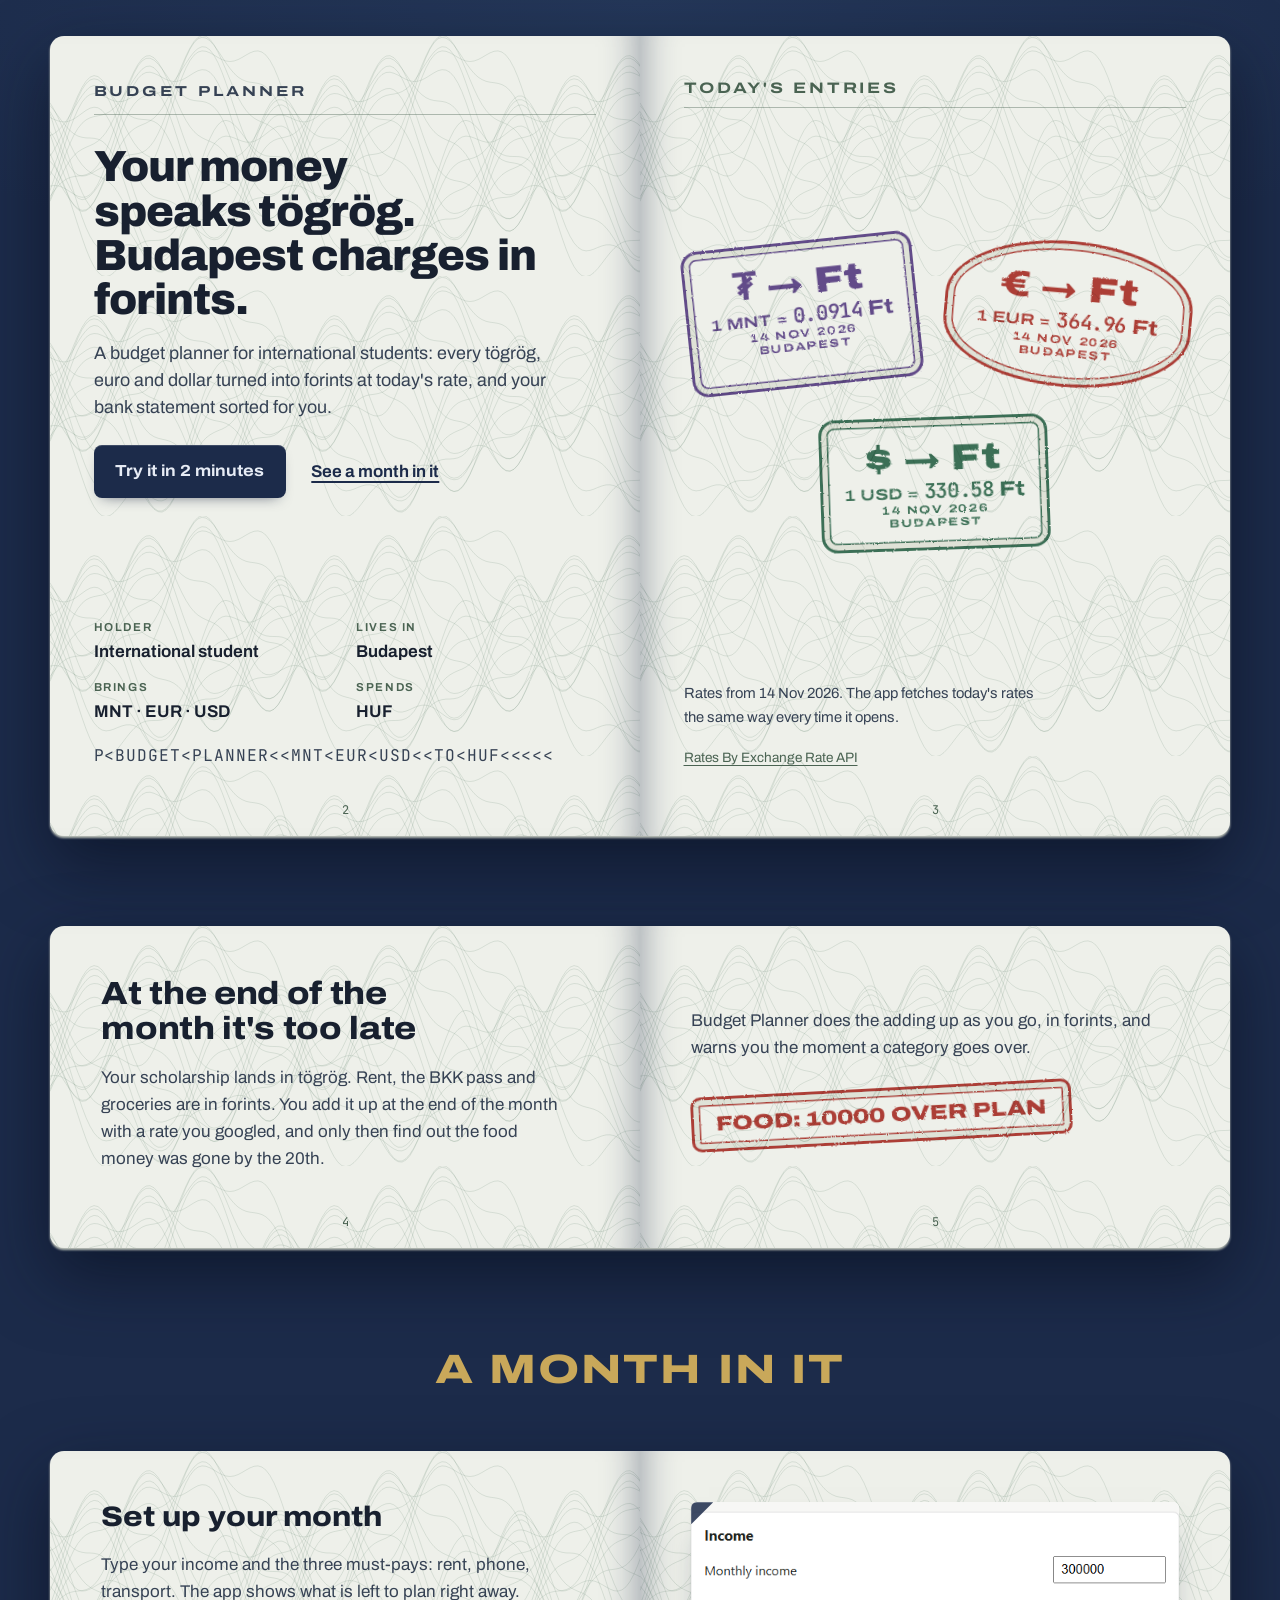
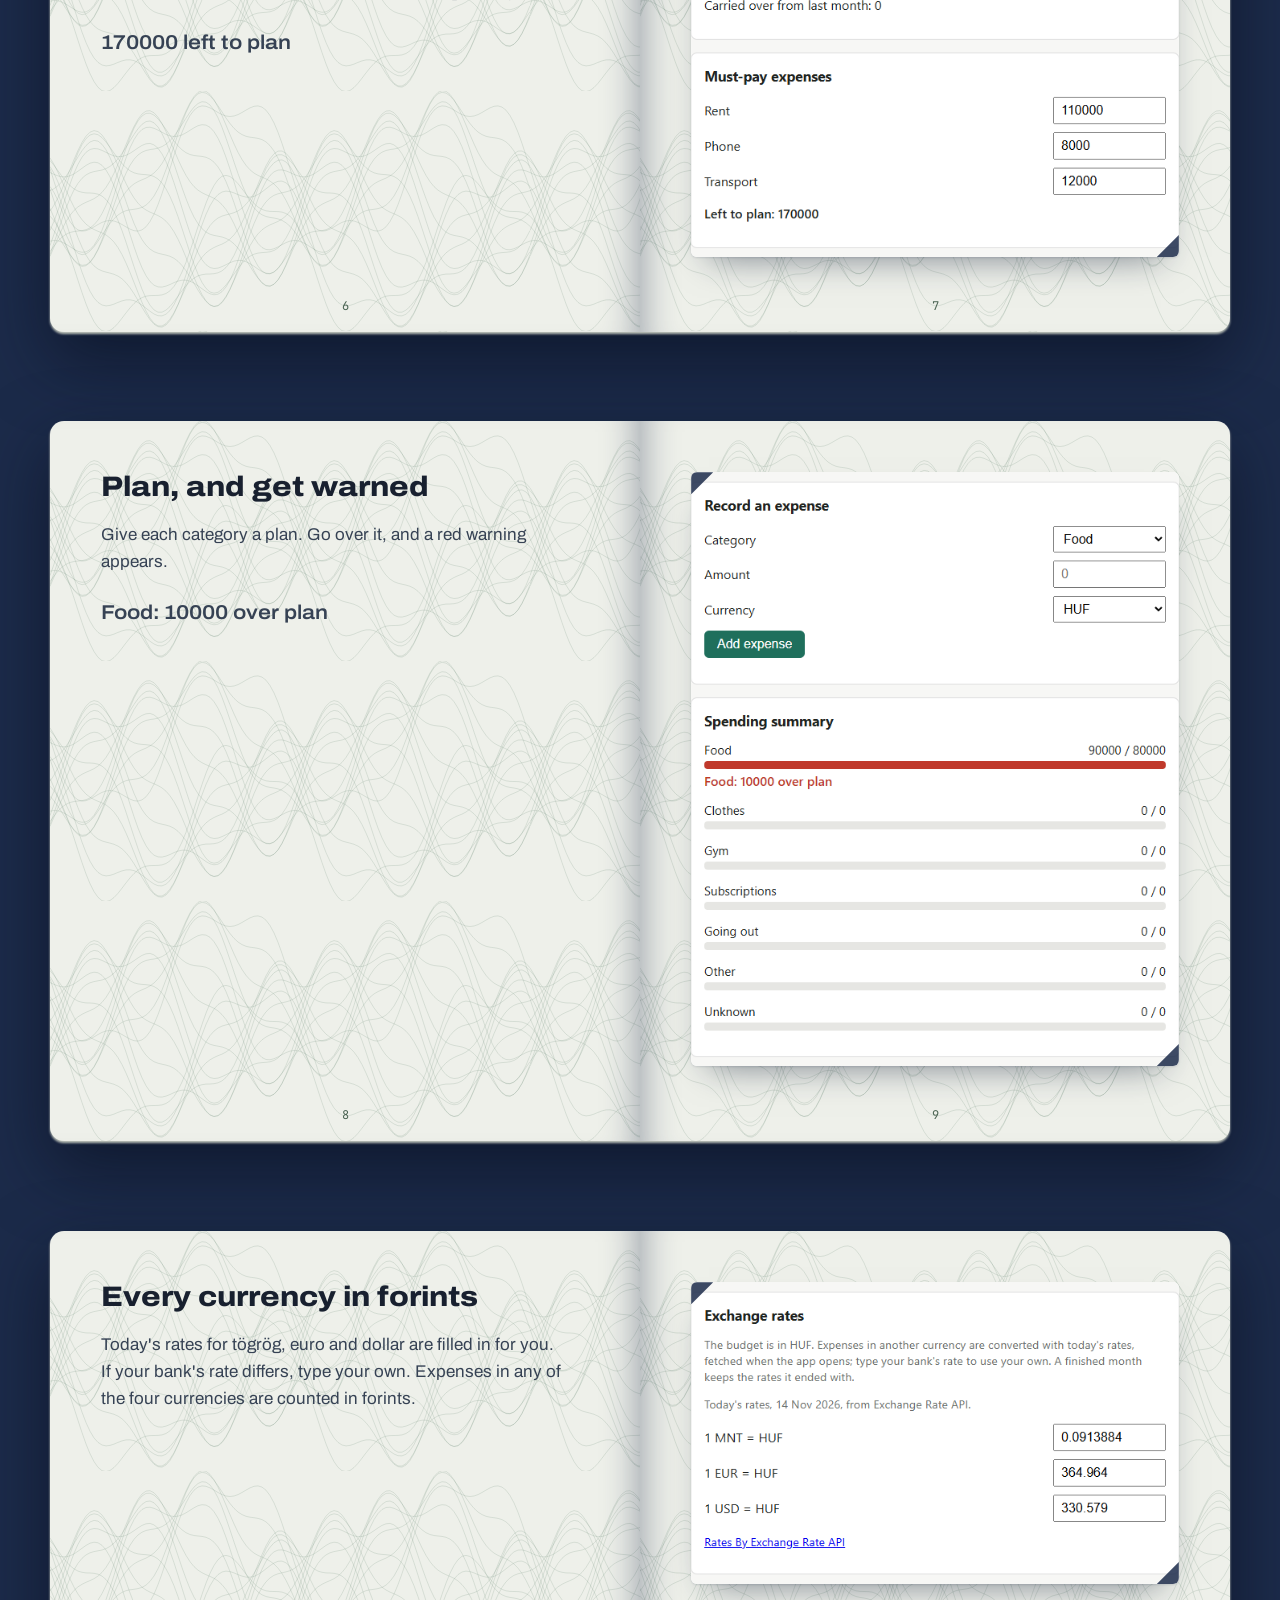
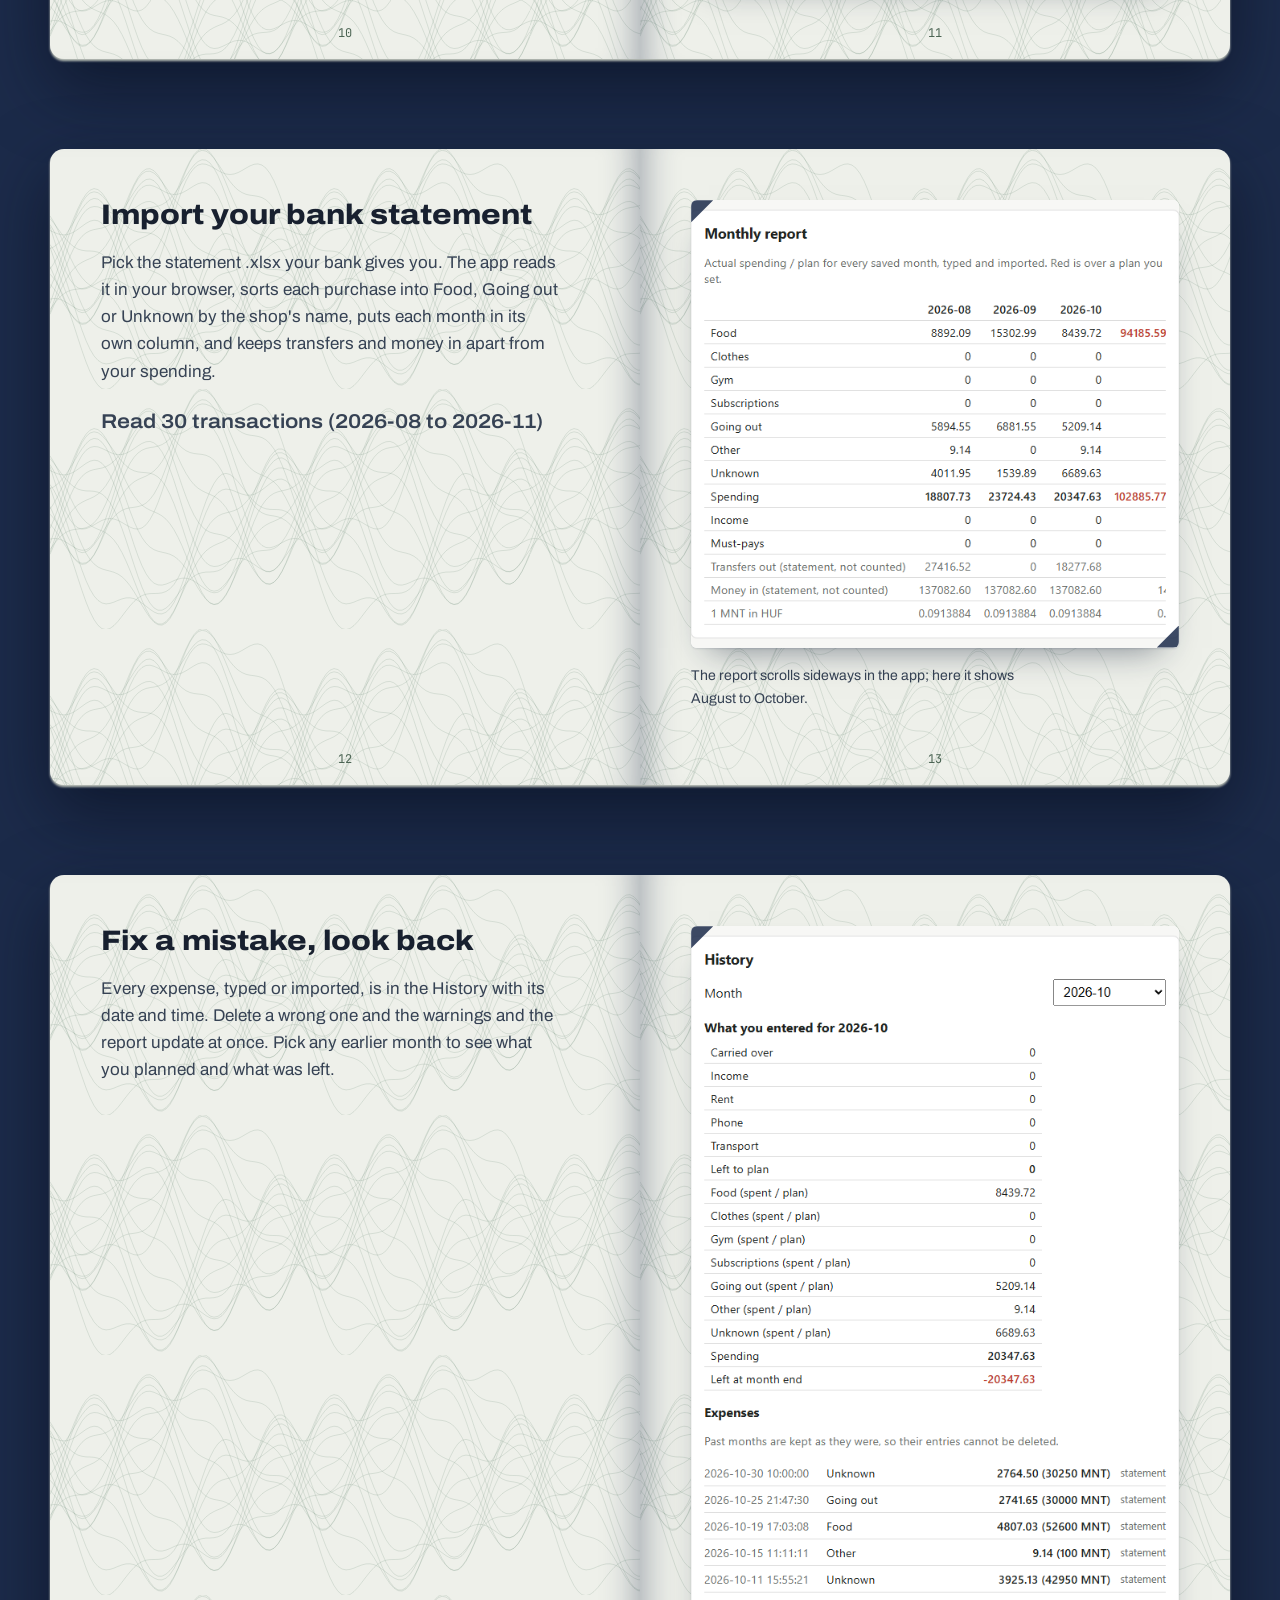
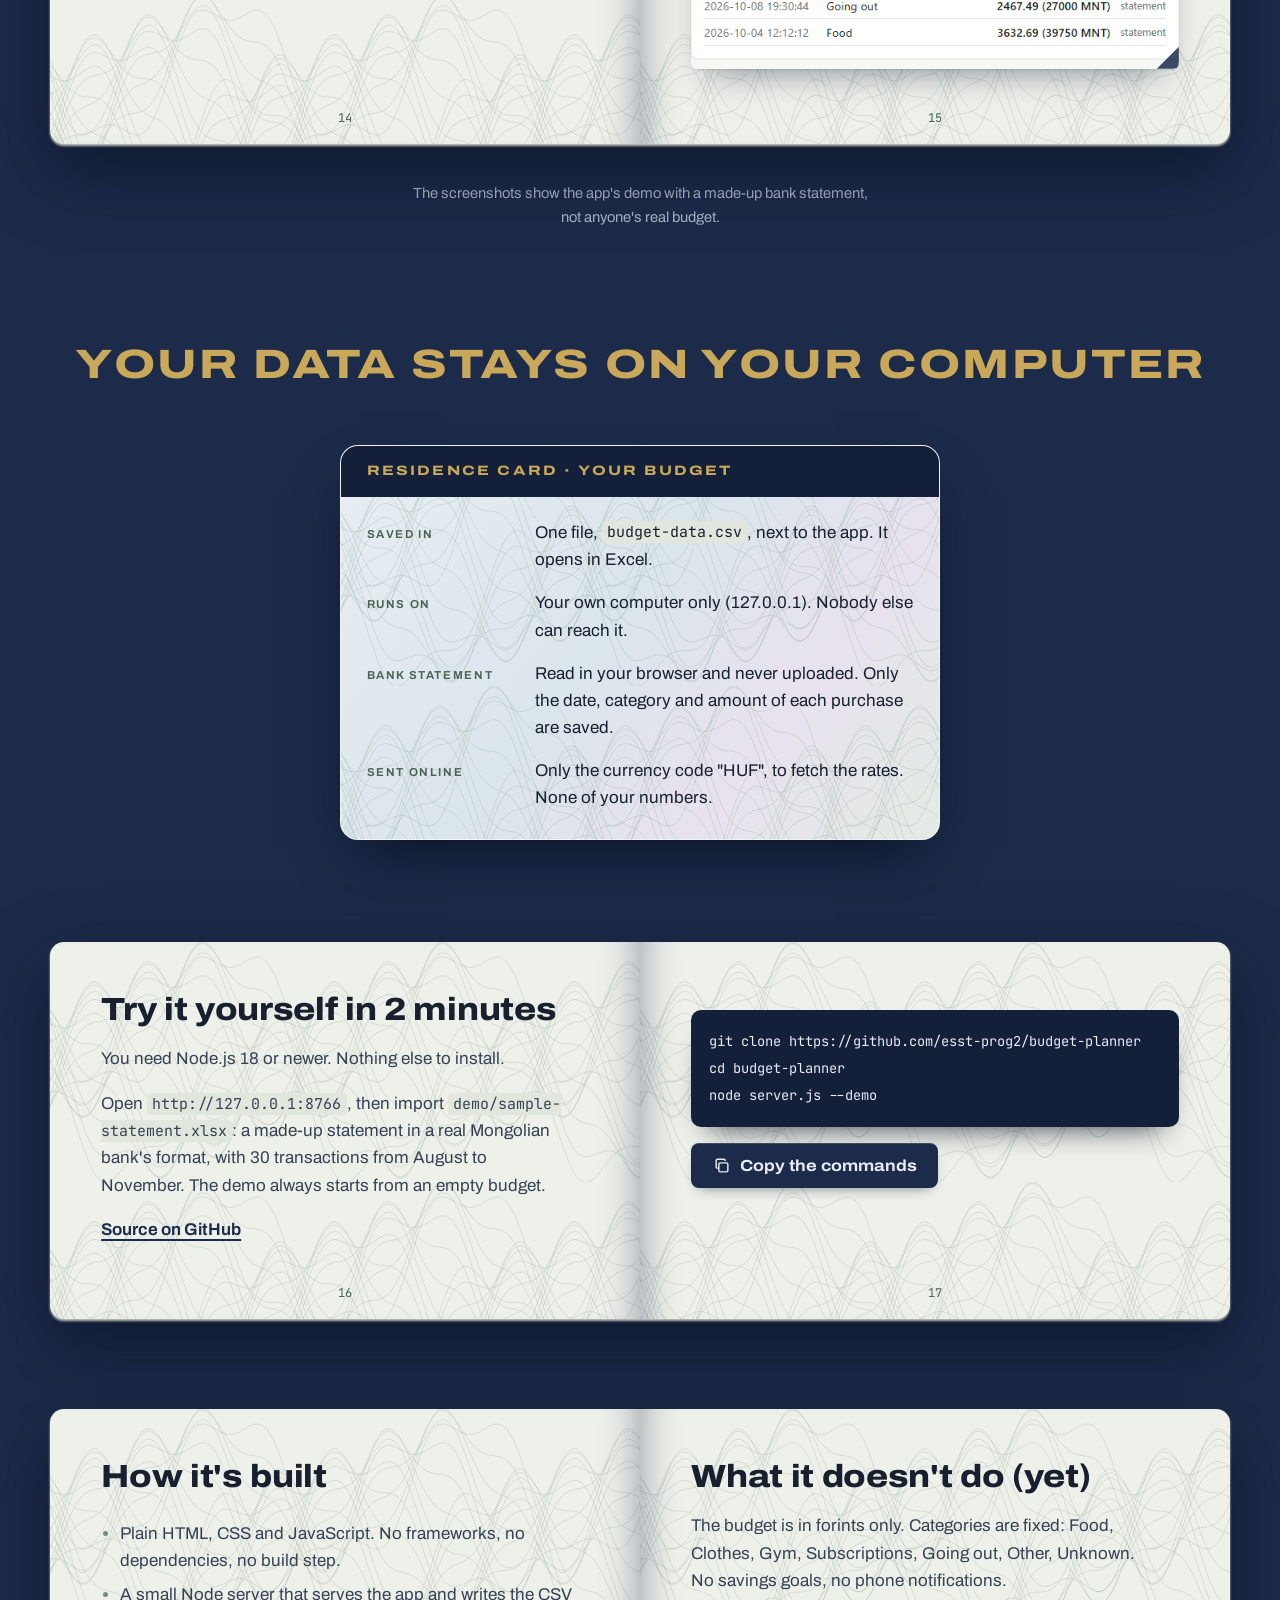
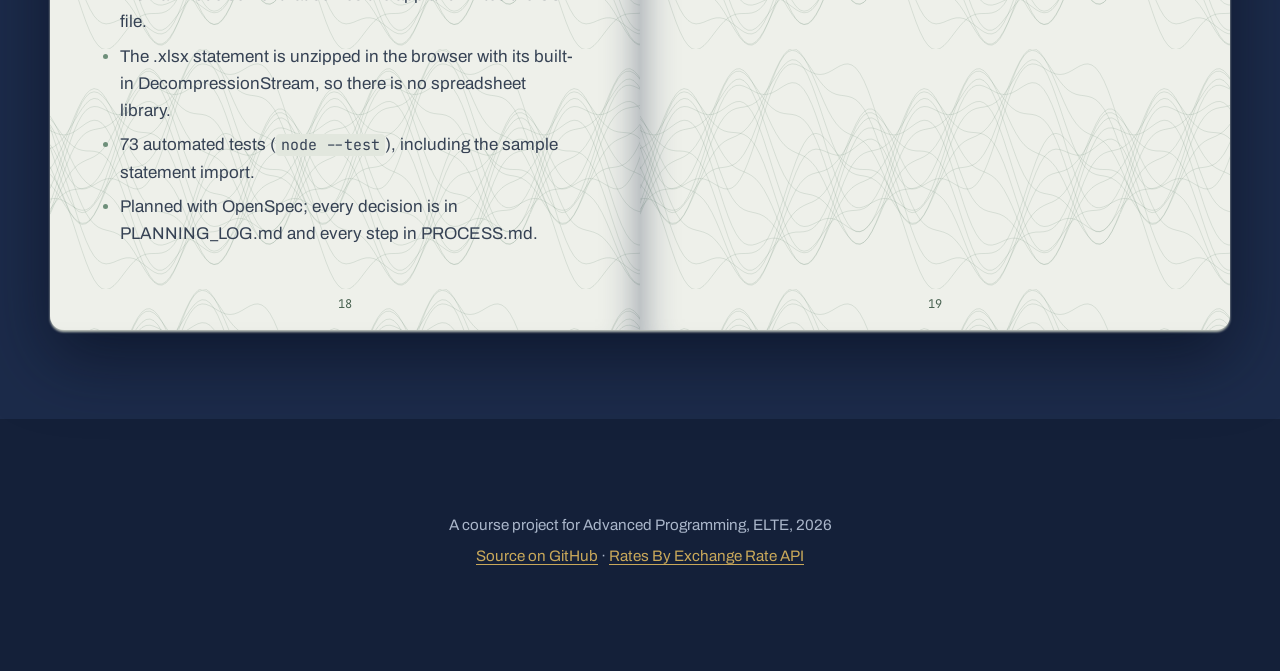
==== docs/index.html @ d9ed2221 "Build the promo page in docs/" ====
<!DOCTYPE html>
<html lang="en">
<head>
  <meta charset="UTF-8">
  <meta name="viewport" content="width=device-width, initial-scale=1.0">
  <title>Budget Planner: your money in forints</title>
  <meta name="description" content="A budget planner for international students in Budapest: every tögrög, euro and dollar turned into forints at today's rate, and your bank statement sorted for you.">
  <link rel="preconnect" href="https://fonts.googleapis.com">
  <link rel="preconnect" href="https://fonts.gstatic.com" crossorigin>
  <link rel="stylesheet" href="https://fonts.googleapis.com/css2?family=Archivo:wdth,wght@62..125,400..900&family=JetBrains+Mono:wght@400;600&display=swap">
  <link rel="stylesheet" href="style.css">
</head>
<body>
  <svg width="0" height="0" aria-hidden="true" focusable="false" class="defs">
    <filter id="ink" x="-10%" y="-10%" width="120%" height="120%">
      <feTurbulence type="fractalNoise" baseFrequency="0.9" numOctaves="2" seed="7" result="noise"/>
      <feDisplacementMap in="SourceGraphic" in2="noise" scale="2.2"/>
    </filter>
  </svg>

  <main>
    <!-- Spread 1: the opened passport -->
    <section class="spread spread--open" aria-labelledby="headline">
      <div class="page page--left">
        <p class="wordmark">Budget Planner</p>
        <h1 id="headline">Your money speaks tögrög.<br> Budapest charges in forints.</h1>
        <p class="lede">A budget planner for international students: every tögrög, euro and dollar turned into forints at today's rate, and your bank statement sorted for you.</p>
        <div class="actions">
          <a class="button" href="#try">Try it in 2 minutes</a>
          <a class="link" href="#month">See a month in it</a>
        </div>
        <dl class="holder">
          <div><dt>Holder</dt><dd>International student</dd></div>
          <div><dt>Lives in</dt><dd>Budapest</dd></div>
          <div><dt>Brings</dt><dd>MNT · EUR · USD</dd></div>
          <div><dt>Spends</dt><dd>HUF</dd></div>
        </dl>
        <p class="mrz" aria-hidden="true">P&lt;BUDGET&lt;PLANNER&lt;&lt;MNT&lt;EUR&lt;USD&lt;&lt;TO&lt;HUF&lt;&lt;&lt;&lt;&lt;&lt;&lt;</p>
        <span class="folio" aria-hidden="true">2</span>
      </div>
      <div class="page page--right">
        <h2 class="page-title">Today's entries</h2>
        <div class="stamps" id="stamps" data-state="static">
          <figure class="stamp stamp--violet">
            <p class="stamp__route">₮ <span aria-hidden="true">→</span><span class="visually-hidden">to</span> Ft</p>
            <p class="stamp__rate"><span class="stamp__one">1 MNT =</span> <span data-rate="MNT">0.0914</span> Ft</p>
            <p class="stamp__meta"><span data-rate-date>14 Nov 2026</span><br>Budapest</p>
          </figure>
          <figure class="stamp stamp--red">
            <p class="stamp__route">€ <span aria-hidden="true">→</span><span class="visually-hidden">to</span> Ft</p>
            <p class="stamp__rate"><span class="stamp__one">1 EUR =</span> <span data-rate="EUR">364.96</span> Ft</p>
            <p class="stamp__meta"><span data-rate-date>14 Nov 2026</span><br>Budapest</p>
          </figure>
          <figure class="stamp stamp--green">
            <p class="stamp__route">$ <span aria-hidden="true">→</span><span class="visually-hidden">to</span> Ft</p>
            <p class="stamp__rate"><span class="stamp__one">1 USD =</span> <span data-rate="USD">330.58</span> Ft</p>
            <p class="stamp__meta"><span data-rate-date>14 Nov 2026</span><br>Budapest</p>
          </figure>
        </div>
        <p class="rates-note" id="rates-note">Rates from 14 Nov 2026. The app fetches today's rates the same way every time it opens.</p>
        <p class="attribution"><a href="https://www.exchangerate-api.com" rel="noopener">Rates By Exchange Rate API</a></p>
        <span class="folio" aria-hidden="true">3</span>
      </div>
    </section>

    <!-- Spread 2: the problem -->
    <section class="spread" aria-labelledby="problem">
      <div class="page page--left">
        <h2 id="problem">At the end of the month it's too late</h2>
        <p>Your scholarship lands in tögrög. Rent, the BKK pass and groceries are in forints. You add it up at the end of the month with a rate you googled, and only then find out the food money was gone by the 20th.</p>
        <span class="folio" aria-hidden="true">4</span>
      </div>
      <div class="page page--right page--centred">
        <p>Budget Planner does the adding up as you go, in forints, and warns you the moment a category goes over.</p>
        <p class="stamp stamp--red stamp--wide" role="img" aria-label="Warning stamp: Food: 10000 over plan">Food: 10000 over plan</p>
        <span class="folio" aria-hidden="true">5</span>
      </div>
    </section>

    <h2 class="cover-title" id="month">A month in it</h2>

    <section class="spread spread--step" aria-labelledby="step-1">
      <div class="page page--left">
        <h3 id="step-1">Set up your month</h3>
        <p>Type your income and the three must-pays: rent, phone, transport. The app shows what is left to plan right away.</p>
        <p class="quote">170000 left to plan</p>
        <span class="folio" aria-hidden="true">6</span>
      </div>
      <div class="page page--right">
        <a class="shot" data-impeccable-ignore="nested-cards" href="img/01-income-and-must-pays.png"><img src="img/01-income-and-must-pays.png" width="1000" height="441" loading="lazy" alt="The app's Income and Must-pay sections: monthly income 300000, rent 110000, phone 8000, transport 12000, and 'Left to plan: 170000'."></a>
        <span class="folio" aria-hidden="true">7</span>
      </div>
    </section>

    <section class="spread spread--step" aria-labelledby="step-2">
      <div class="page page--left">
        <h3 id="step-2">Plan, and get warned</h3>
        <p>Give each category a plan. Go over it, and a red warning appears.</p>
        <p class="quote quote--over">Food: 10000 over plan</p>
        <span class="folio" aria-hidden="true">8</span>
      </div>
      <div class="page page--right">
        <a class="shot" data-impeccable-ignore="nested-cards" href="img/02-food-over-plan.png"><img src="img/02-food-over-plan.png" width="1000" height="738" loading="lazy" alt="Recording a 90000 food expense; the spending summary shows Food at 90000 of an 80000 plan with a red bar and the warning 'Food: 10000 over plan'."></a>
        <span class="folio" aria-hidden="true">9</span>
      </div>
    </section>

    <section class="spread spread--step" aria-labelledby="step-3">
      <div class="page page--left">
        <h3 id="step-3">Every currency in forints</h3>
        <p>Today's rates for tögrög, euro and dollar are filled in for you. If your bank's rate differs, type your own. Expenses in any of the four currencies are counted in forints.</p>
        <span class="folio" aria-hidden="true">10</span>
      </div>
      <div class="page page--right">
        <a class="shot" data-impeccable-ignore="nested-cards" href="img/03-import-statement.png"><img src="img/03-import-statement.png" width="1000" height="375" loading="lazy" alt="The app's Exchange rates section: 'Today's rates, 14 Nov 2026, from Exchange Rate API', with 1 MNT = 0.0913884, 1 EUR = 364.964 and 1 USD = 330.579 forints."></a>
        <span class="folio" aria-hidden="true">11</span>
      </div>
    </section>

    <section class="spread spread--step" aria-labelledby="step-4">
      <div class="page page--left">
        <h3 id="step-4">Import your bank statement</h3>
        <p>Pick the statement .xlsx your bank gives you. The app reads it in your browser, sorts each purchase into Food, Going out or Unknown by the shop's name, puts each month in its own column, and keeps transfers and money in apart from your spending.</p>
        <p class="quote">Read 30 transactions (2026-08 to 2026-11)</p>
        <span class="folio" aria-hidden="true">12</span>
      </div>
      <div class="page page--right">
        <a class="shot" data-impeccable-ignore="nested-cards" href="img/05-monthly-report.png"><img src="img/05-monthly-report.png" width="1000" height="556" loading="lazy" alt="The monthly report with one column per month from 2026-08: spending per category in forints (Food, Clothes, Gym, Subscriptions, Going out, Other, Unknown), income, must-pays, and transfers and money in from the statement listed apart."></a>
        <p class="shot-note">The report scrolls sideways in the app; here it shows August to October.</p>
        <span class="folio" aria-hidden="true">13</span>
      </div>
    </section>

    <section class="spread spread--step" aria-labelledby="step-5">
      <div class="page page--left">
        <h3 id="step-5">Fix a mistake, look back</h3>
        <p>Every expense, typed or imported, is in the History with its date and time. Delete a wrong one and the warnings and the report update at once. Pick any earlier month to see what you planned and what was left.</p>
        <span class="folio" aria-hidden="true">14</span>
      </div>
      <div class="page page--right">
        <a class="shot" data-impeccable-ignore="nested-cards" href="img/10-history-past-month.png"><img src="img/10-history-past-month.png" width="1000" height="923" loading="lazy" alt="The History for October 2026: what was entered for the month, each category's spending, 'Left at month end', and the month's imported expenses with their tögrög amounts in forints."></a>
        <span class="folio" aria-hidden="true">15</span>
      </div>
    </section>

    <p class="cover-note">The screenshots show the app's demo with a made-up bank statement, not anyone's real budget.</p>

    <!-- The residence card -->
    <section class="card-section" aria-labelledby="data">
      <h2 class="cover-title" id="data">Your data stays on your computer</h2>
      <div class="residence-card">
        <p class="residence-card__title">Residence card · Your budget</p>
        <dl>
          <div><dt>Saved in</dt><dd>One file, <code>budget-data.csv</code>, next to the app. It opens in Excel.</dd></div>
          <div><dt>Runs on</dt><dd>Your own computer only (127.0.0.1). Nobody else can reach it.</dd></div>
          <div><dt>Bank statement</dt><dd>Read in your browser and never uploaded. Only the date, category and amount of each purchase are saved.</dd></div>
          <div><dt>Sent online</dt><dd>Only the currency code "HUF", to fetch the rates. None of your numbers.</dd></div>
        </dl>
      </div>
    </section>

    <!-- Try it -->
    <section class="spread" id="try" aria-labelledby="try-title">
      <div class="page page--left">
        <h2 id="try-title">Try it yourself in 2 minutes</h2>
        <p>You need Node.js 18 or newer. Nothing else to install.</p>
        <p>Open <code>http://127.0.0.1:8766</code>, then import <code>demo/sample-statement.xlsx</code>: a made-up statement in a real Mongolian bank's format, with 30 transactions from August to November. The demo always starts from an empty budget.</p>
        <p><a class="link" href="https://github.com/esst-prog2/budget-planner">Source on GitHub</a></p>
        <span class="folio" aria-hidden="true">16</span>
      </div>
      <div class="page page--right">
        <div class="command">
          <pre id="command"><code>git clone https://github.com/<wbr>esst-prog2/<wbr>budget-planner
cd budget-planner
node server.js --demo</code></pre>
          <button class="button button--copy" type="button" id="copy" aria-describedby="copy-status">
            <svg viewBox="0 0 20 20" width="18" height="18" aria-hidden="true" focusable="false"><rect x="6.5" y="6.5" width="10" height="10" rx="1.5" fill="none" stroke="currentColor" stroke-width="1.6"/><path d="M13.5 4.5v-.5a1.5 1.5 0 0 0-1.5-1.5H5A1.5 1.5 0 0 0 3.5 4v7A1.5 1.5 0 0 0 5 12.5h.5" fill="none" stroke="currentColor" stroke-width="1.6"/></svg>
            <span>Copy the commands</span>
          </button>
          <p class="copy-status" id="copy-status" role="status" aria-live="polite"></p>
        </div>
        <span class="folio" aria-hidden="true">17</span>
      </div>
    </section>

    <!-- Built / not yet -->
    <section class="spread" aria-labelledby="built">
      <div class="page page--left">
        <h2 id="built">How it's built</h2>
        <ul>
          <li>Plain HTML, CSS and JavaScript. No frameworks, no dependencies, no build step.</li>
          <li>A small Node server that serves the app and writes the CSV file.</li>
          <li>The .xlsx statement is unzipped in the browser with its built-in DecompressionStream, so there is no spreadsheet library.</li>
          <li>73 automated tests (<code>node --test</code>), including the sample statement import.</li>
          <li>Planned with OpenSpec; every decision is in PLANNING_LOG.md and every step in PROCESS.md.</li>
        </ul>
        <span class="folio" aria-hidden="true">18</span>
      </div>
      <div class="page page--right">
        <h2>What it doesn't do (yet)</h2>
        <p>The budget is in forints only. Categories are fixed: Food, Clothes, Gym, Subscriptions, Going out, Other, Unknown. No savings goals, no phone notifications.</p>
        <span class="folio" aria-hidden="true">19</span>
      </div>
    </section>
  </main>

  <footer class="back-cover">
    <p>A course project for Advanced Programming, ELTE, 2026</p>
    <p><a href="https://github.com/esst-prog2/budget-planner">Source on GitHub</a> · <a href="https://www.exchangerate-api.com" rel="noopener">Rates By Exchange Rate API</a></p>
  </footer>

  <script src="rates.js"></script>
</body>
</html>
---- docs/style.css ----
/* Budget Planner promo page: one passport, opened.
   Navy cover as the ground, security-paper pages, rubber-stamp inks. */

:root {
  --cover: #1c2b4a;
  --cover-deep: #142039;
  --foil: #c9a85a;
  --on-cover: #e7ecf5;
  --on-cover-soft: #aab6ca;

  --paper: #eef0ea;
  --paper-band: #e2e7de;
  --ink: #18202f;
  --ink-soft: #364254;
  --label: #4a6352;
  --guilloche: #6e8f7a;

  --violet: #5b3f8c;
  --red: #b3322b;
  --green: #2f6b4f;

  --page-radius: 14px;

  --display: "Archivo", "Arial Narrow", sans-serif;
  --text: "Archivo", system-ui, sans-serif;
  --mono: "JetBrains Mono", ui-monospace, monospace;

  color-scheme: light;
}

* {
  box-sizing: border-box;
}

html {
  scrollbar-color: var(--guilloche) var(--cover-deep);
  scroll-behavior: smooth;
}

@media (prefers-reduced-motion: reduce) {
  html {
    scroll-behavior: auto;
  }
}

body {
  margin: 0;
  font-family: var(--text);
  font-size: 1.0625rem;
  line-height: 1.6;
  color: var(--ink);
  background:
    radial-gradient(ellipse 120% 60% at 50% 0%, #243759 0%, var(--cover) 55%) fixed,
    var(--cover);
  caret-color: var(--violet);
}

::selection {
  background: var(--violet);
  color: #fff;
}

:focus-visible {
  outline: 3px solid var(--violet);
  outline-offset: 3px;
  border-radius: 4px;
}

.defs {
  position: absolute;
}

.visually-hidden {
  position: absolute;
  width: 1px;
  height: 1px;
  overflow: hidden;
  clip-path: inset(50%);
  white-space: nowrap;
}

main {
  padding: clamp(16px, 4vh, 48px) 16px 0;
}

a {
  color: inherit;
}

code {
  font-family: var(--mono);
  font-size: 0.88em;
  background: var(--paper-band);
  padding: 0.1em 0.35em;
  border-radius: 4px;
}

/* ---------- The passport spread ---------- */

.spread {
  position: relative;
  display: grid;
  grid-template-columns: repeat(2, minmax(0, 1fr));
  max-width: 1180px;
  margin: 0 auto clamp(48px, 7vw, 96px);
  /* The stacked page edges under the spread, and the passport's shadow on the cover. */
  filter:
    drop-shadow(0 2px 1px rgba(205, 211, 199, 0.9))
    drop-shadow(0 26px 34px rgba(4, 10, 24, 0.55));
}

.page {
  position: relative;
  display: flex;
  flex-direction: column;
  gap: 1.1rem;
  padding: clamp(24px, 4vw, 64px);
  padding-bottom: calc(clamp(24px, 4vw, 64px) + 1.5rem);
  background-color: var(--paper);
  background-image: url("img/guilloche.svg");
  background-size: 480px 240px;
  min-width: 0;
  container-type: inline-size;
}

.page--left {
  border-radius: var(--page-radius) 0 0 var(--page-radius);
  box-shadow: inset -34px 0 34px -30px rgba(28, 43, 74, 0.38);
}

.page--right {
  border-radius: 0 var(--page-radius) var(--page-radius) 0;
  box-shadow: inset 34px 0 34px -30px rgba(28, 43, 74, 0.38);
}

.page--centred {
  justify-content: center;
}

.page > p:not(.stamp),
.page li {
  max-width: 46ch;
  color: var(--ink-soft);
}

.page p,
.page ul {
  margin: 0;
}

.folio {
  position: absolute;
  bottom: 16px;
  left: 50%;
  transform: translateX(-50%);
  font-family: var(--mono);
  font-size: 0.75rem;
  color: var(--label);
}

h1,
h2,
h3 {
  margin: 0;
  font-family: var(--display);
  color: var(--ink);
  text-wrap: balance;
}

h1 {
  font-size: clamp(2.1rem, 3.4vw, 3.15rem);
  font-weight: 850;
  font-stretch: 100%;
  line-height: 1.02;
  letter-spacing: -0.02em;
  margin-top: 0.8rem;
}

.page h2 {
  font-size: clamp(1.6rem, 2.5vw, 2.2rem);
  font-weight: 800;
  font-stretch: 112%;
  line-height: 1.08;
  letter-spacing: -0.01em;
}

h3 {
  font-size: clamp(1.45rem, 2.2vw, 1.9rem);
  font-weight: 800;
  font-stretch: 112%;
  line-height: 1.1;
}

/* ---------- First spread ---------- */

.spread--open .page {
  padding: clamp(24px, 3.4vw, 52px);
  padding-bottom: calc(clamp(24px, 3.4vw, 52px) + 1.5rem);
  min-height: clamp(560px, calc(100vh - 96px), 800px);
}

.wordmark {
  margin: 0;
  padding-bottom: 0.7rem;
  border-bottom: 1px solid rgba(74, 99, 82, 0.4);
  font-family: var(--display);
  font-size: 0.9rem;
  font-weight: 700;
  font-stretch: 125%;
  letter-spacing: 0.2em;
  text-transform: uppercase;
  color: var(--label);
}

.page > .lede {
  font-size: clamp(1.1rem, 1.4vw, 1.25rem);
  line-height: 1.5;
  color: var(--ink-soft);
}

.actions {
  display: flex;
  flex-wrap: wrap;
  align-items: center;
  gap: 0.9rem 1.6rem;
  margin-top: 0.4rem;
}

.button {
  display: inline-flex;
  align-items: center;
  gap: 0.55rem;
  padding: 0.85rem 1.35rem;
  border: 0;
  border-radius: 8px;
  background: var(--cover);
  color: var(--on-cover);
  font-family: var(--display);
  font-size: 1rem;
  font-weight: 700;
  font-stretch: 112%;
  text-decoration: none;
  cursor: pointer;
  box-shadow: 0 1px 0 rgba(255, 255, 255, 0.15) inset, 0 6px 14px -8px rgba(20, 32, 57, 0.7);
  transition: background-color 0.2s cubic-bezier(0.16, 1, 0.3, 1), transform 0.2s cubic-bezier(0.16, 1, 0.3, 1);
}

.button:hover {
  background: var(--violet);
}

.button:active {
  transform: translateY(1px);
}

.link {
  font-weight: 650;
  color: var(--cover);
  text-decoration-thickness: 1.5px;
  text-underline-offset: 0.22em;
}

.link:hover {
  color: var(--violet);
}

.holder {
  display: grid;
  grid-template-columns: repeat(2, minmax(0, 1fr));
  gap: 0.8rem 1.4rem;
  margin: auto 0 0;
  padding-top: 1rem;
}

.holder dt,
.residence-card dt {
  font-size: 0.72rem;
  font-weight: 650;
  letter-spacing: 0.14em;
  text-transform: uppercase;
  color: var(--label);
}

.holder dd {
  margin: 0.1rem 0 0;
  font-weight: 650;
  color: var(--ink);
}

.mrz {
  margin: 0;
  /* 44 characters, as on a passport, on one line at every width. */
  font-family: var(--mono);
  font-size: calc(100cqi / 31);
  letter-spacing: 0.06em;
  white-space: nowrap;
  overflow: hidden;
  color: var(--ink-soft);
}

/* ---------- Stamps ---------- */

.page .page-title {
  font-size: 0.95rem;
  font-weight: 700;
  font-stretch: 125%;
  letter-spacing: 0.18em;
  text-transform: uppercase;
  color: var(--label);
  padding-bottom: 0.7rem;
  border-bottom: 1px solid rgba(74, 99, 82, 0.4);
}

.stamps {
  display: grid;
  grid-template-columns: repeat(2, minmax(0, 1fr));
  gap: clamp(1rem, 2.4vw, 2rem);
  align-content: center;
  justify-items: center;
  flex: 1;
  padding-block: 1rem;
}

.stamp {
  --r: 0deg;
  margin: 0;
  padding: 1.1rem 1.3rem;
  border: 3px solid currentColor;
  border-radius: 16px;
  box-shadow: inset 0 0 0 5px var(--paper), inset 0 0 0 6.5px currentColor;
  font-family: var(--display);
  font-stretch: 125%;
  text-align: center;
  line-height: 1.15;
  min-width: 13.5rem;
  transform: rotate(var(--r));
  filter: url(#ink);
  mix-blend-mode: multiply;
  opacity: 0.92;
}

.page .stamp p {
  margin: 0;
  max-width: none;
  color: inherit;
}

.stamp--violet {
  --r: -6deg;
  color: var(--violet);
}

.stamp--red {
  --r: 5deg;
  color: var(--red);
  border-radius: 50% / 42%;
  padding: 1.5rem 1.9rem;
}

.stamp--green {
  --r: -2deg;
  color: var(--green);
  grid-column: 1 / -1;
}

.stamp__route {
  white-space: nowrap;
  font-size: clamp(1.8rem, 2.8vw, 2.5rem);
  font-weight: 900;
  letter-spacing: 0.02em;
}

.page .stamp__rate {
  margin-top: 0.35rem;
  white-space: nowrap;
  font-size: clamp(1.1rem, 1.6vw, 1.35rem);
  font-weight: 750;
  font-variant-numeric: tabular-nums;
}

.stamp [data-rate] {
  font-family: var(--mono);
  font-weight: 600;
  letter-spacing: -0.02em;
}

.stamp__one {
  font-size: 0.75em;
  font-weight: 600;
}

.page .stamp__meta {
  margin-top: 0.4rem;
  text-transform: uppercase;
  font-size: 0.7rem;
  font-weight: 650;
  letter-spacing: 0.14em;
}

.page .stamp--wide {
  --r: -3deg;
  align-self: flex-start;
  margin-top: 0.6rem;
  padding: 0.8rem 1.4rem;
  border-radius: 10px;
  font-size: clamp(1.1rem, 1.6vw, 1.35rem);
  font-weight: 850;
  text-transform: uppercase;
  max-width: none;
}

.stamps.is-pressing .stamp {
  animation: press 0.55s cubic-bezier(0.16, 1, 0.3, 1) both;
}

.stamps.is-pressing .stamp:nth-child(2) {
  animation-delay: 0.14s;
}

.stamps.is-pressing .stamp:nth-child(3) {
  animation-delay: 0.28s;
}

@keyframes press {
  0% {
    transform: rotate(var(--r)) scale(1.08);
    opacity: 0.55;
  }
  55% {
    transform: rotate(var(--r)) scale(0.985);
    opacity: 0.95;
  }
  100% {
    transform: rotate(var(--r)) scale(1);
    opacity: 0.92;
  }
}

@media (prefers-reduced-motion: reduce) {
  .stamps.is-pressing .stamp {
    animation: none;
  }
}

.rates-note {
  font-size: 0.92rem;
}

.attribution {
  font-size: 0.85rem;
}

.attribution a {
  color: var(--label);
  text-underline-offset: 0.2em;
}

/* ---------- Steps ---------- */

.page .quote {
  align-self: flex-start;
  margin-top: 0.2rem;
  font-family: var(--display);
  font-size: 1.25rem;
  font-stretch: 112%;
  font-weight: 600;
  color: var(--ink);
  max-width: none;
}

.page .quote--over {
  color: var(--red);
}

.spread--step .page--right {
  justify-content: center;
}

.shot {
  position: relative;
  display: block;
  border-radius: 6px;
  background: #fff;
  box-shadow: 0 1px 2px rgba(20, 32, 57, 0.12), 0 18px 34px -18px rgba(20, 32, 57, 0.55);
  transition: transform 0.25s cubic-bezier(0.16, 1, 0.3, 1);
}

.shot:hover {
  transform: translateY(-3px);
}

/* Photo corners holding the screenshot on the page. */
.shot::before,
.shot::after {
  content: "";
  position: absolute;
  width: 22px;
  height: 22px;
  background: var(--cover);
  opacity: 0.85;
}

.shot::before {
  z-index: 1;
  top: 0;
  left: 0;
  clip-path: polygon(0 0, 100% 0, 0 100%);
}

.shot::after {
  z-index: 1;
  bottom: 0;
  right: 0;
  clip-path: polygon(100% 0, 100% 100%, 0 100%);
}

.shot {
  overflow: hidden;
}

.page .shot-note {
  font-size: 0.88rem;
  color: var(--label);
}

.shot img {
  display: block;
  width: 165%;
  max-width: none;
  height: auto;
  margin-left: -32.5%;
}

/* ---------- On the cover ---------- */

.cover-title {
  max-width: 1180px;
  margin: 0 auto clamp(28px, 4vw, 48px);
  padding: 0 8px;
  font-family: var(--display);
  font-size: clamp(1.5rem, 3.2vw, 2.6rem);
  font-weight: 800;
  font-stretch: 125%;
  letter-spacing: 0.05em;
  text-transform: uppercase;
  text-align: center;
  color: var(--foil);
}

.cover-note {
  max-width: 60ch;
  margin: calc(-1 * clamp(24px, 4vw, 56px)) auto clamp(56px, 8vw, 112px);
  padding: 0 8px;
  text-align: center;
  font-size: 0.92rem;
  color: var(--on-cover-soft);
}

/* ---------- Residence card ---------- */

.card-section {
  margin: 0 auto clamp(56px, 8vw, 112px);
}

.residence-card {
  max-width: 600px;
  margin: 0 auto;
  overflow: hidden;
  border-radius: 18px;
  border: 1px solid rgba(255, 255, 255, 0.55);
  background:
    url("img/guilloche.svg"),
    linear-gradient(128deg, #e8eef3 0%, #dbe5ec 46%, #e8e2ef 72%, #e3ebe4 100%);
  background-size: 480px 240px, auto;
  box-shadow: 0 28px 56px -20px rgba(4, 10, 24, 0.8);
}

.residence-card__title {
  margin: 0;
  padding: 0.9rem 1.6rem;
  background: var(--cover-deep);
  color: var(--foil);
  font-family: var(--display);
  font-size: 0.85rem;
  font-weight: 750;
  font-stretch: 125%;
  letter-spacing: 0.16em;
  text-transform: uppercase;
}

.residence-card dl {
  margin: 0;
  padding: 1.4rem 1.6rem 1.7rem;
  display: grid;
  gap: 1rem;
}

.residence-card dl > div {
  display: grid;
  grid-template-columns: 9.5rem 1fr;
  gap: 1rem;
  align-items: baseline;
}

.residence-card dd {
  margin: 0;
  color: var(--ink);
}

/* ---------- Try it ---------- */

.command {
  display: flex;
  flex-direction: column;
  align-items: flex-start;
  gap: 1rem;
  margin: auto 0;
  width: 100%;
}

.command pre {
  width: 100%;
  margin: 0;
  padding: 1.1rem 1.1rem;
  overflow-x: auto;
  background: var(--cover-deep);
  border-radius: 10px;
  box-shadow: 0 16px 30px -18px rgba(4, 10, 24, 0.9);
}

.command code {
  padding: 0;
  background: none;
  color: var(--on-cover);
  /* The longest line (the clone URL, 54 characters) fits the page; on phones
     it may break only after a "/" (the <wbr> marks), never inside a name.
     Copy uses the exact text, which has no breaks. */
  font-size: clamp(0.78rem, calc((100cqi - 2.2rem) / 33), 0.95rem);
  line-height: 1.75;
  white-space: pre-wrap;
}

.page .copy-status {
  min-height: 1.5em;
  margin: 0;
  font-size: 0.92rem;
  font-weight: 650;
  color: var(--green);
}

.page ul {
  padding-left: 1.15rem;
}

.page li {
  margin: 0.45rem 0;
}

.page li::marker {
  color: var(--guilloche);
}

/* ---------- Back cover ---------- */

.back-cover {
  padding: clamp(48px, 7vw, 88px) 16px clamp(56px, 8vw, 96px);
  background: var(--cover-deep);
  text-align: center;
  color: var(--on-cover-soft);
  font-size: 0.95rem;
}

.back-cover p {
  margin: 0.4rem 0;
}

.back-cover a {
  color: var(--foil);
  text-underline-offset: 0.2em;
}

/* ---------- Phones and narrow windows: pages stack in reading order ---------- */

@media (max-width: 860px) {
  .spread {
    grid-template-columns: minmax(0, 1fr);
  }

  .page--left {
    border-radius: var(--page-radius) var(--page-radius) 0 0;
    box-shadow: inset 0 -30px 30px -28px rgba(28, 43, 74, 0.38);
  }

  .page--right {
    border-radius: 0 0 var(--page-radius) var(--page-radius);
    box-shadow: inset 0 30px 30px -28px rgba(28, 43, 74, 0.38);
  }

  /* The opening spread reads as one page on a phone, so the stamps follow the
     headline and the action instead of waiting below the holder fields. */
  .spread--open {
    display: flex;
    flex-direction: column;
    gap: 1rem;
    padding: 24px 22px 32px;
    border-radius: var(--page-radius);
    background: var(--paper) url("img/guilloche.svg");
    background-size: 480px 240px;
    container-type: inline-size;
  }

  .spread--open .page {
    display: contents;
  }

  .spread--open .folio {
    display: none;
  }

  .spread--open .wordmark { order: 1; }
  .spread--open h1 { order: 2; margin-top: 0.2rem; }
  .spread--open .lede { order: 3; }
  .spread--open .actions { order: 4; }
  .spread--open .page-title { order: 5; margin-top: 0.6rem; }
  .spread--open .stamps { order: 6; padding-block: 0.4rem; }
  .spread--open .rates-note { order: 7; }
  .spread--open .attribution { order: 8; }
  .spread--open .holder { order: 9; margin-top: 0.6rem; }
  .spread--open .mrz { order: 10; }

  .holder {
    margin-top: 0.6rem;
  }

  .residence-card dl > div {
    grid-template-columns: 1fr;
    gap: 0.15rem;
  }
}

@media (max-width: 420px) {
  .stamp {
    min-width: 0;
    padding: 0.8rem 0.9rem;
  }

  .stamp--red {
    padding: 1.1rem 1.2rem;
  }

  .page .stamp__rate {
    white-space: normal;
  }

  .stamp__route {
    font-size: 1.45rem;
  }
}
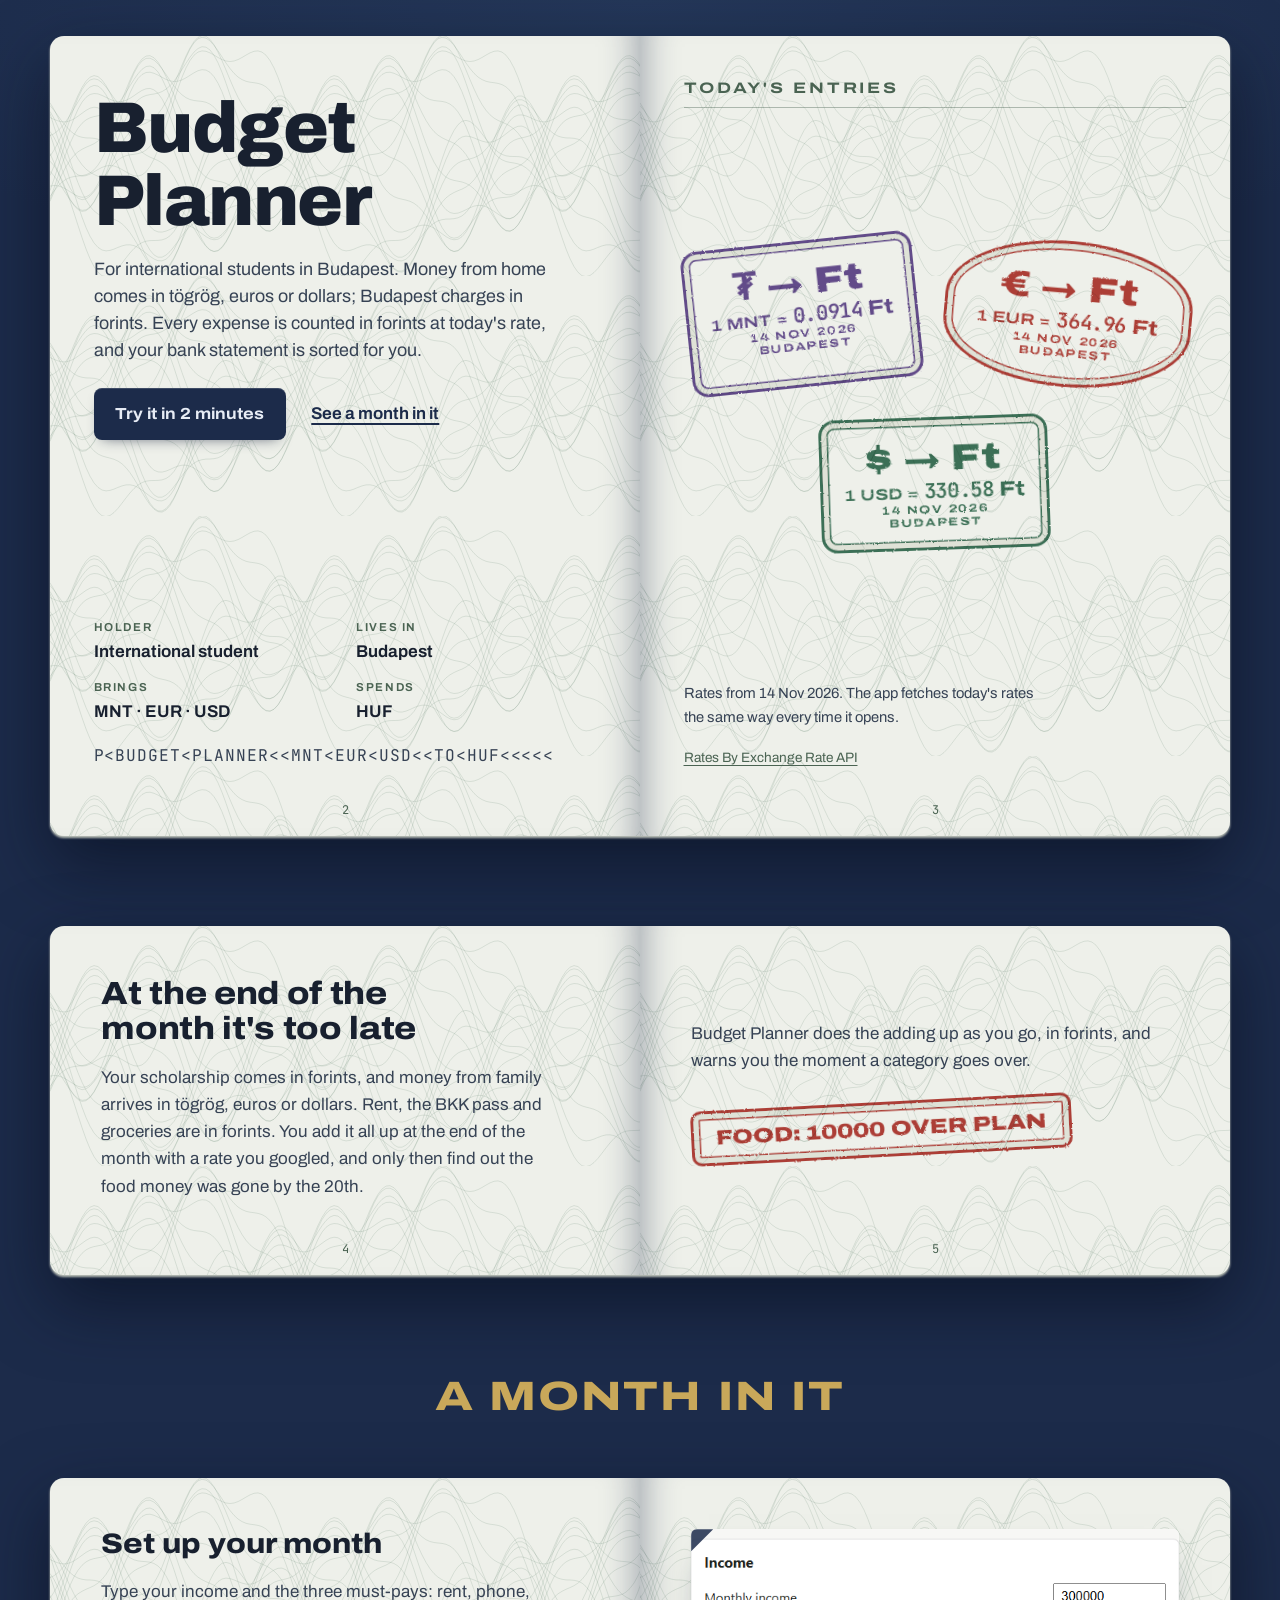
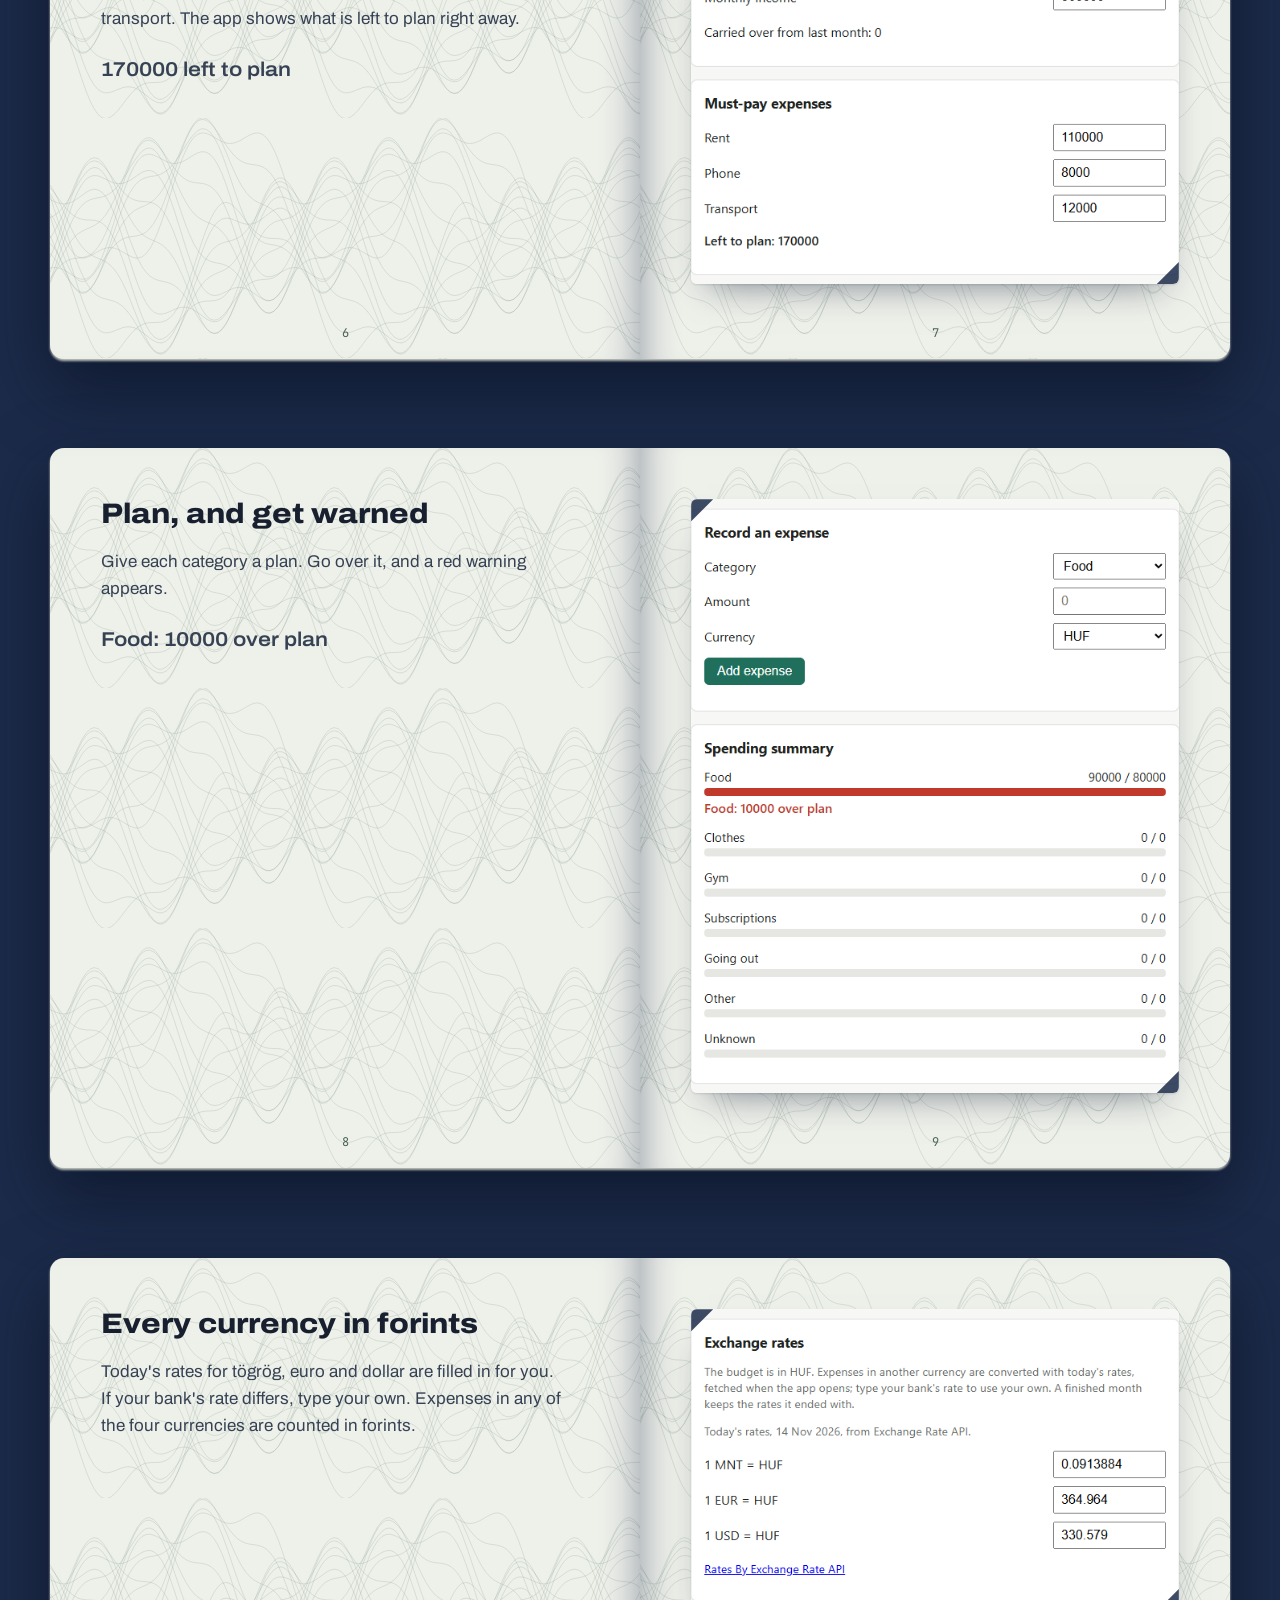
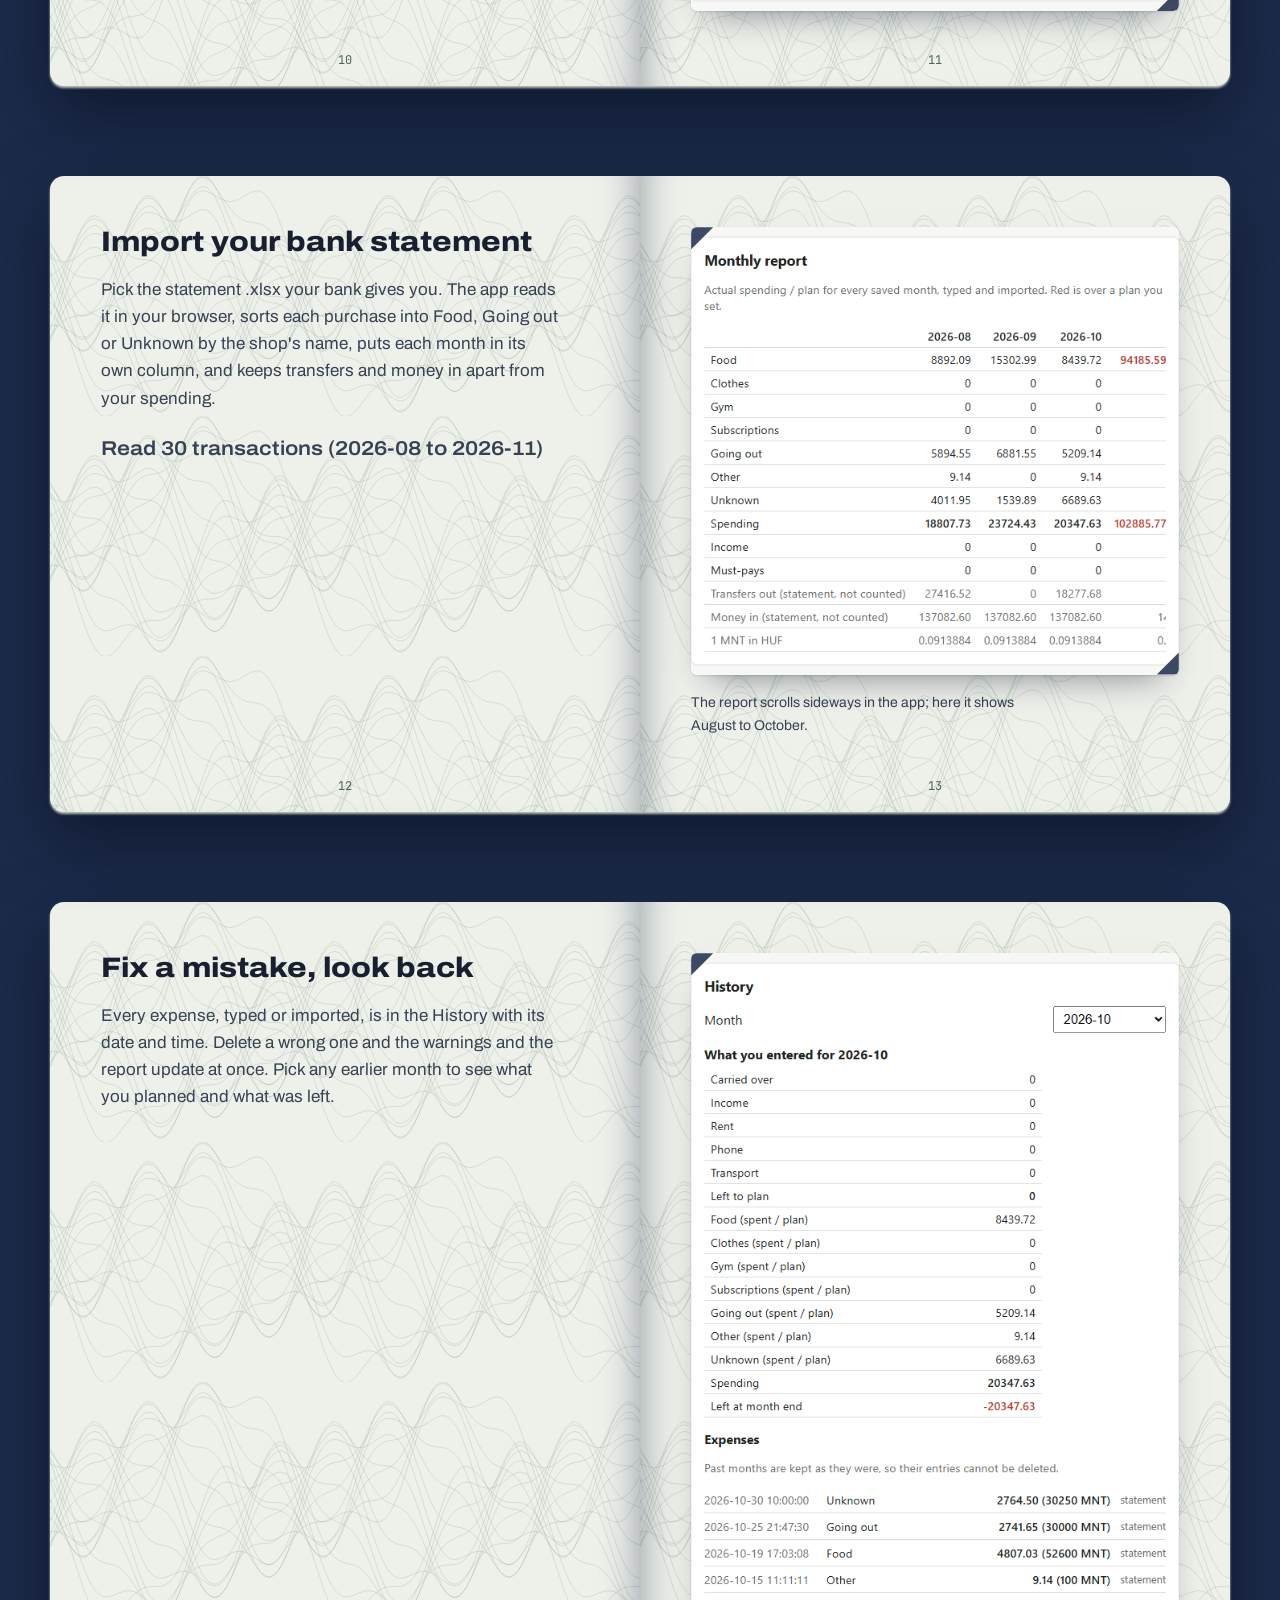
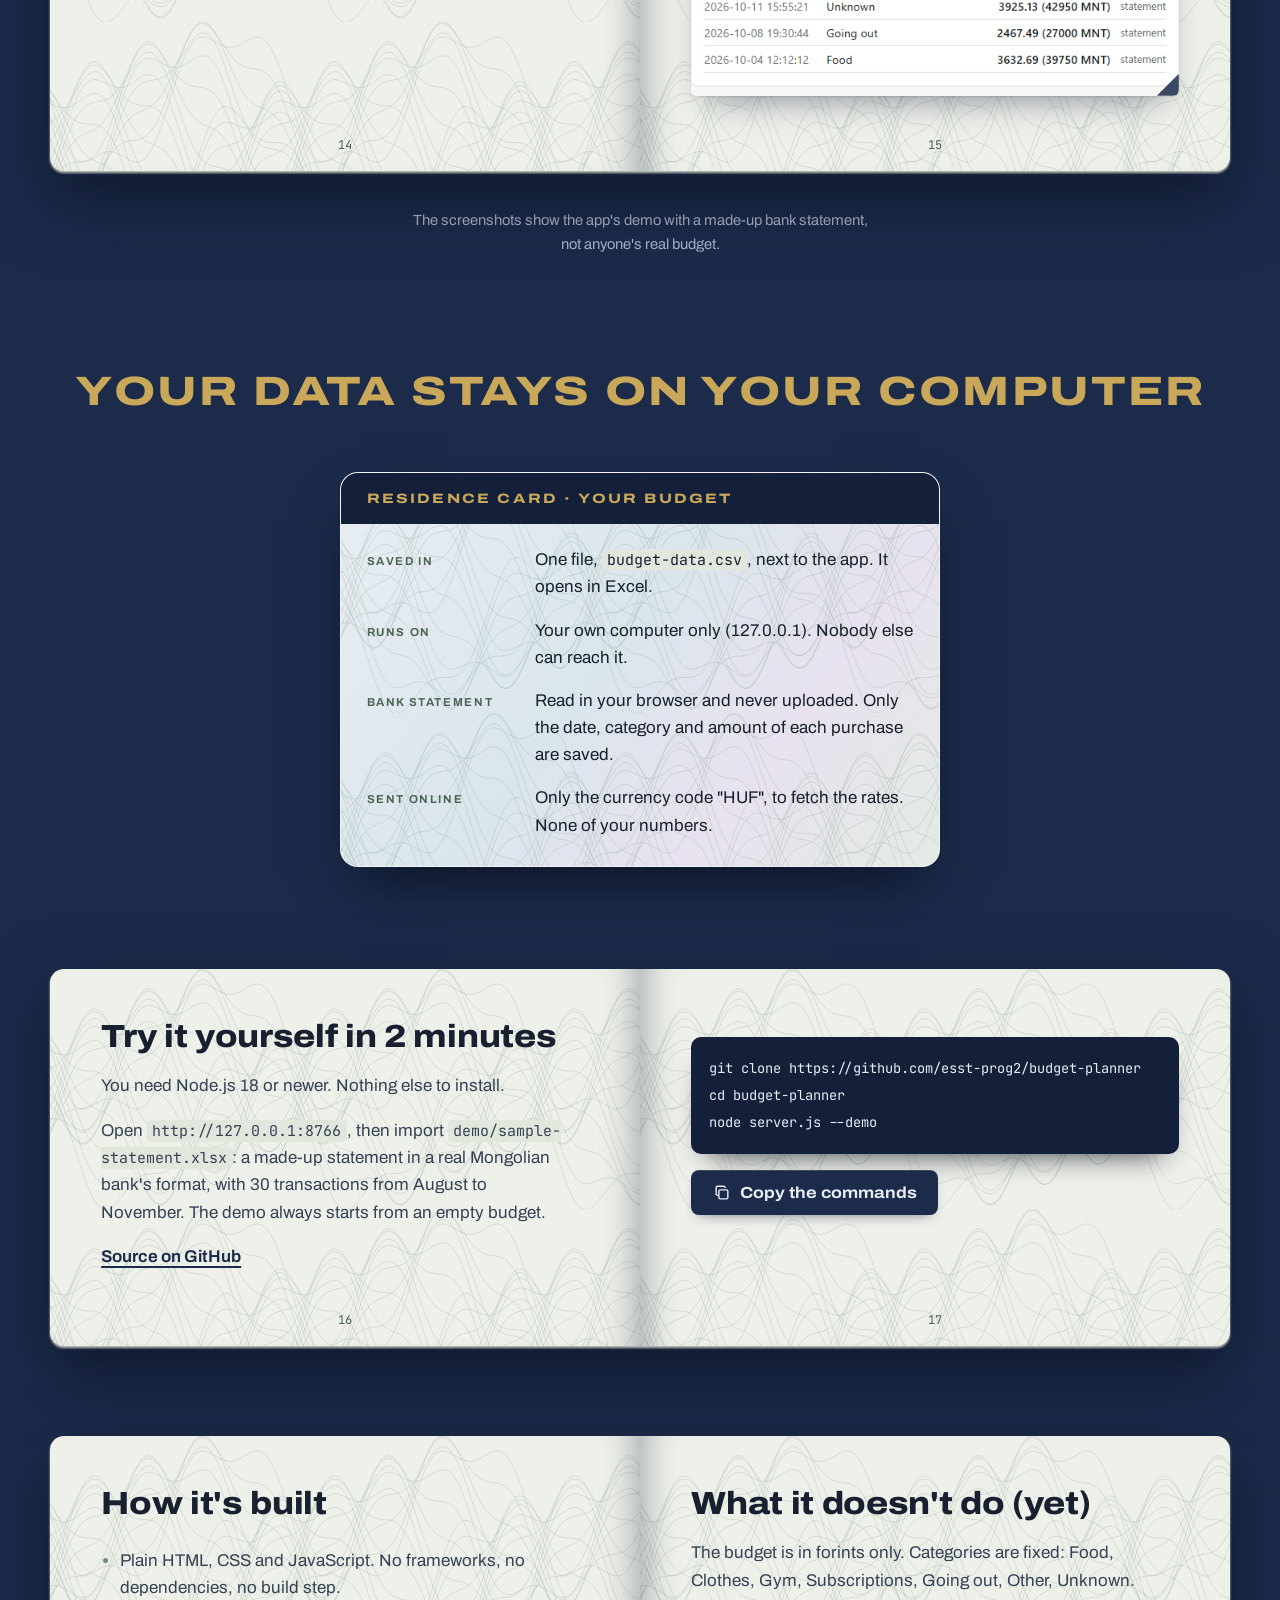
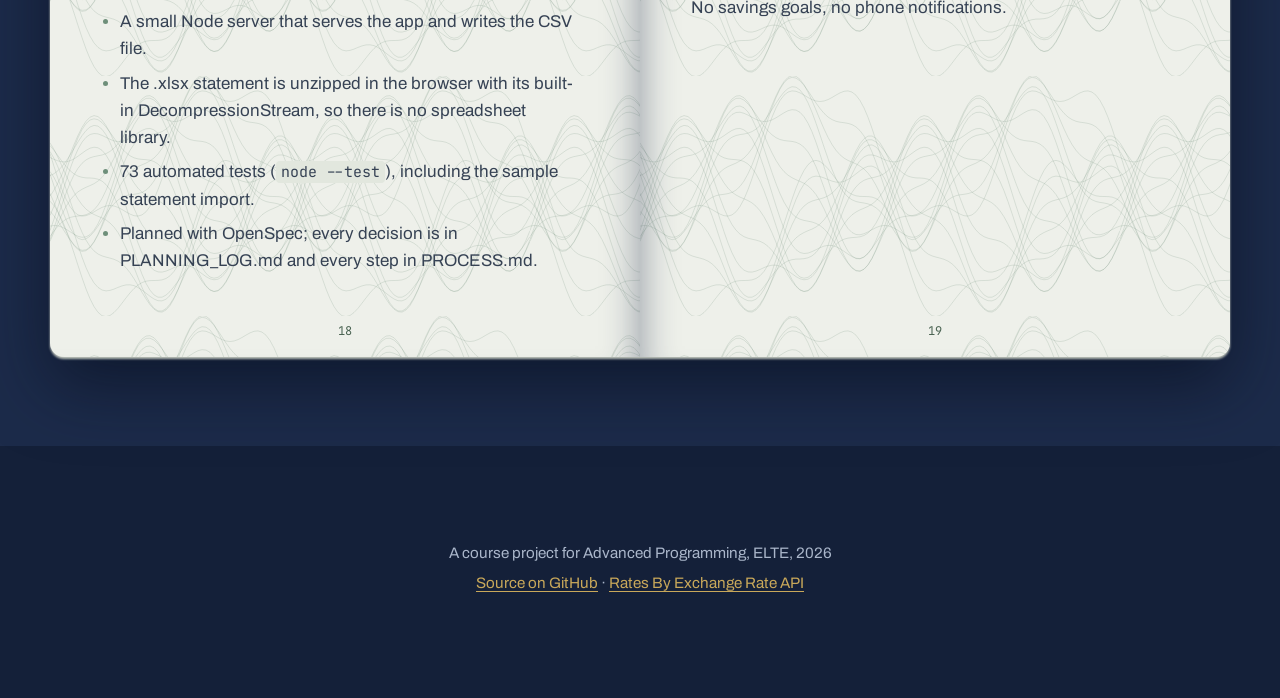
==== commit 4d1764e1: "Make the promo headline Budget Planner and fix the currency text" ====
--- a/docs/index.html
+++ b/docs/index.html
@@ -3,8 +3,8 @@
 <head>
   <meta charset="UTF-8">
   <meta name="viewport" content="width=device-width, initial-scale=1.0">
-  <title>Budget Planner: your money in forints</title>
-  <meta name="description" content="A budget planner for international students in Budapest: every tögrög, euro and dollar turned into forints at today's rate, and your bank statement sorted for you.">
+  <title>Budget Planner</title>
+  <meta name="description" content="A budget planner for international students in Budapest: every expense in tögrög, euros or dollars turned into forints at today's rate, and your bank statement sorted for you.">
   <link rel="preconnect" href="https://fonts.googleapis.com">
   <link rel="preconnect" href="https://fonts.gstatic.com" crossorigin>
   <link rel="stylesheet" href="https://fonts.googleapis.com/css2?family=Archivo:wdth,wght@62..125,400..900&family=JetBrains+Mono:wght@400;600&display=swap">
@@ -22,9 +22,8 @@
     <!-- Spread 1: the opened passport -->
     <section class="spread spread--open" aria-labelledby="headline">
       <div class="page page--left">
-        <p class="wordmark">Budget Planner</p>
-        <h1 id="headline">Your money speaks tögrög.<br> Budapest charges in forints.</h1>
-        <p class="lede">A budget planner for international students: every tögrög, euro and dollar turned into forints at today's rate, and your bank statement sorted for you.</p>
+        <h1 id="headline">Budget Planner</h1>
+        <p class="lede">For international students in Budapest. Money from home comes in tögrög, euros or dollars; Budapest charges in forints. Every expense is counted in forints at today's rate, and your bank statement is sorted for you.</p>
         <div class="actions">
           <a class="button" href="#try">Try it in 2 minutes</a>
           <a class="link" href="#month">See a month in it</a>
@@ -67,7 +66,7 @@
     <section class="spread" aria-labelledby="problem">
       <div class="page page--left">
         <h2 id="problem">At the end of the month it's too late</h2>
-        <p>Your scholarship lands in tögrög. Rent, the BKK pass and groceries are in forints. You add it up at the end of the month with a rate you googled, and only then find out the food money was gone by the 20th.</p>
+        <p>Your scholarship comes in forints, and money from family arrives in tögrög, euros or dollars. Rent, the BKK pass and groceries are in forints. You add it all up at the end of the month with a rate you googled, and only then find out the food money was gone by the 20th.</p>
         <span class="folio" aria-hidden="true">4</span>
       </div>
       <div class="page page--right page--centred">
--- a/docs/style.css
+++ b/docs/style.css
@@ -168,7 +168,7 @@
 }
 
 h1 {
-  font-size: clamp(2.1rem, 3.4vw, 3.15rem);
+  font-size: clamp(2.8rem, 5.6vw, 5.2rem);
   font-weight: 850;
   font-stretch: 100%;
   line-height: 1.02;
@@ -197,19 +197,6 @@
   padding: clamp(24px, 3.4vw, 52px);
   padding-bottom: calc(clamp(24px, 3.4vw, 52px) + 1.5rem);
   min-height: clamp(560px, calc(100vh - 96px), 800px);
-}
-
-.wordmark {
-  margin: 0;
-  padding-bottom: 0.7rem;
-  border-bottom: 1px solid rgba(74, 99, 82, 0.4);
-  font-family: var(--display);
-  font-size: 0.9rem;
-  font-weight: 700;
-  font-stretch: 125%;
-  letter-spacing: 0.2em;
-  text-transform: uppercase;
-  color: var(--label);
 }
 
 .page > .lede {
@@ -717,7 +704,6 @@
     display: none;
   }
 
-  .spread--open .wordmark { order: 1; }
   .spread--open h1 { order: 2; margin-top: 0.2rem; }
   .spread--open .lede { order: 3; }
   .spread--open .actions { order: 4; }
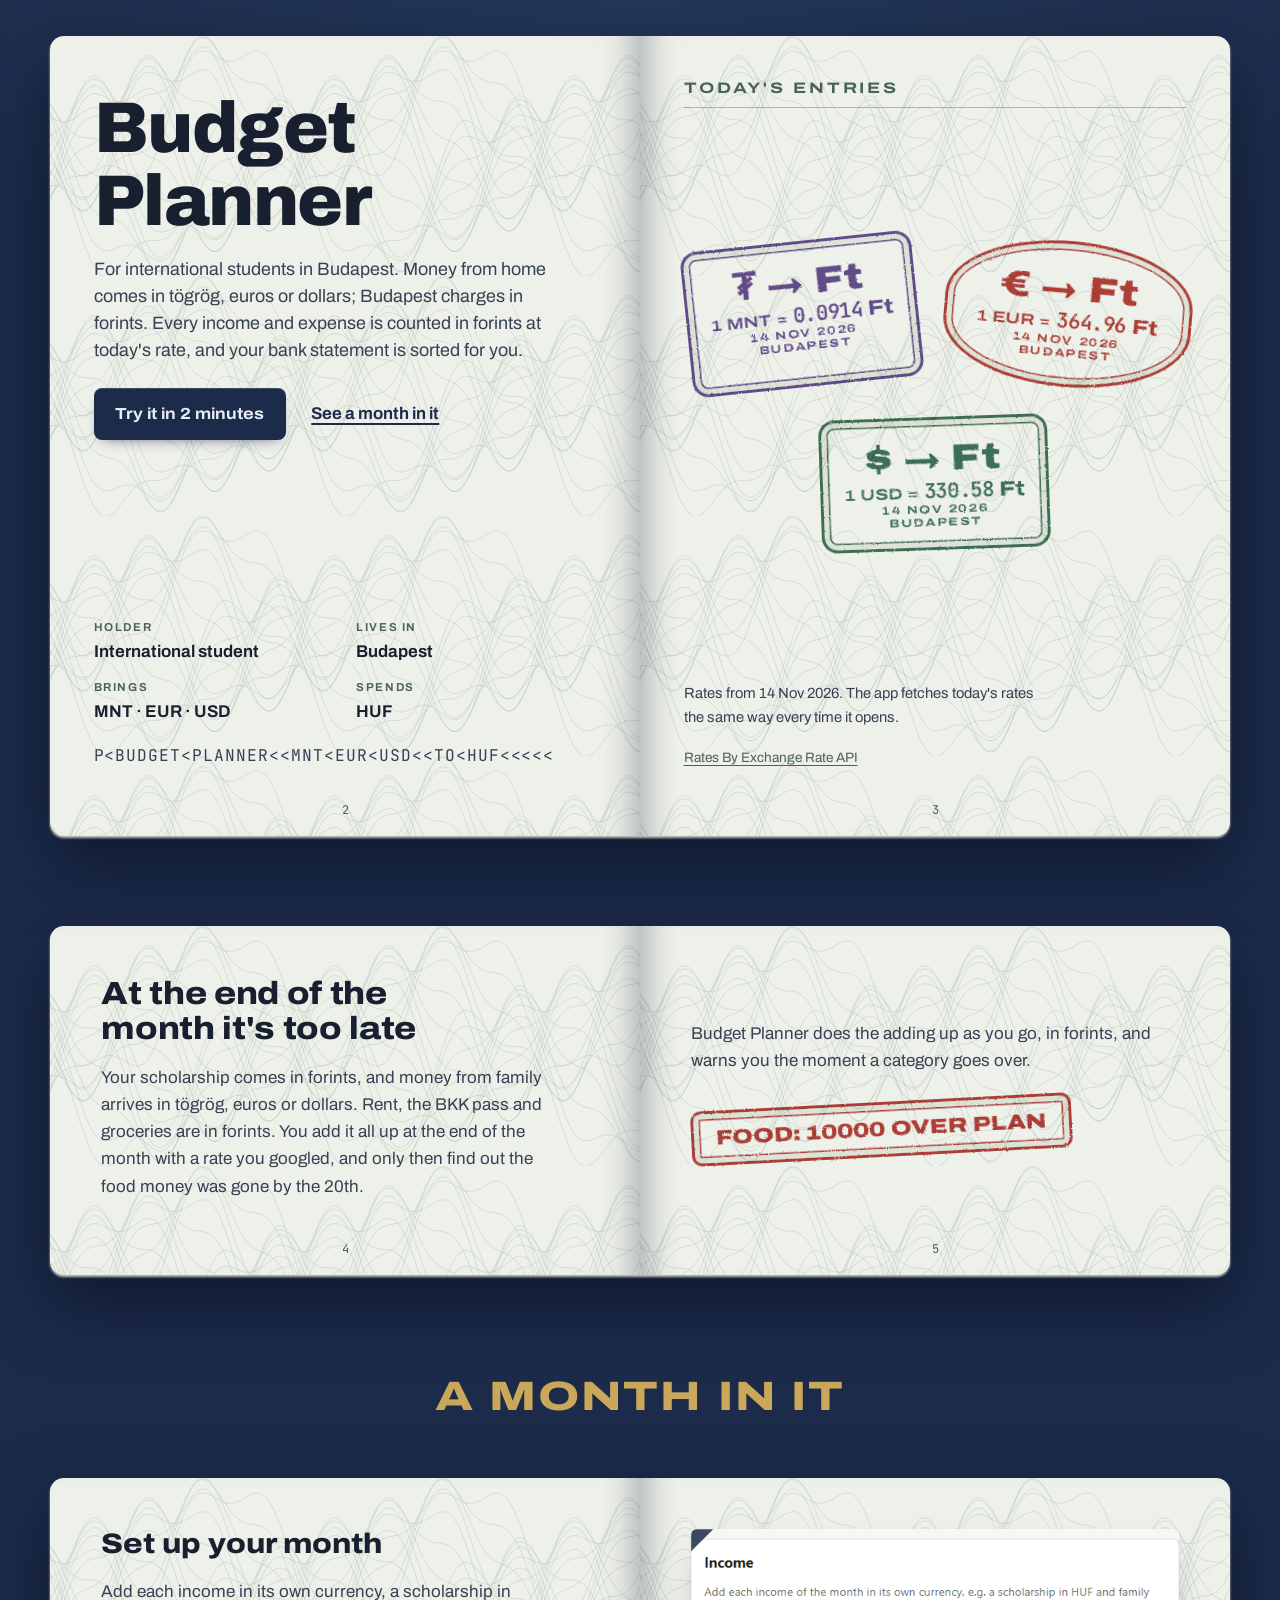
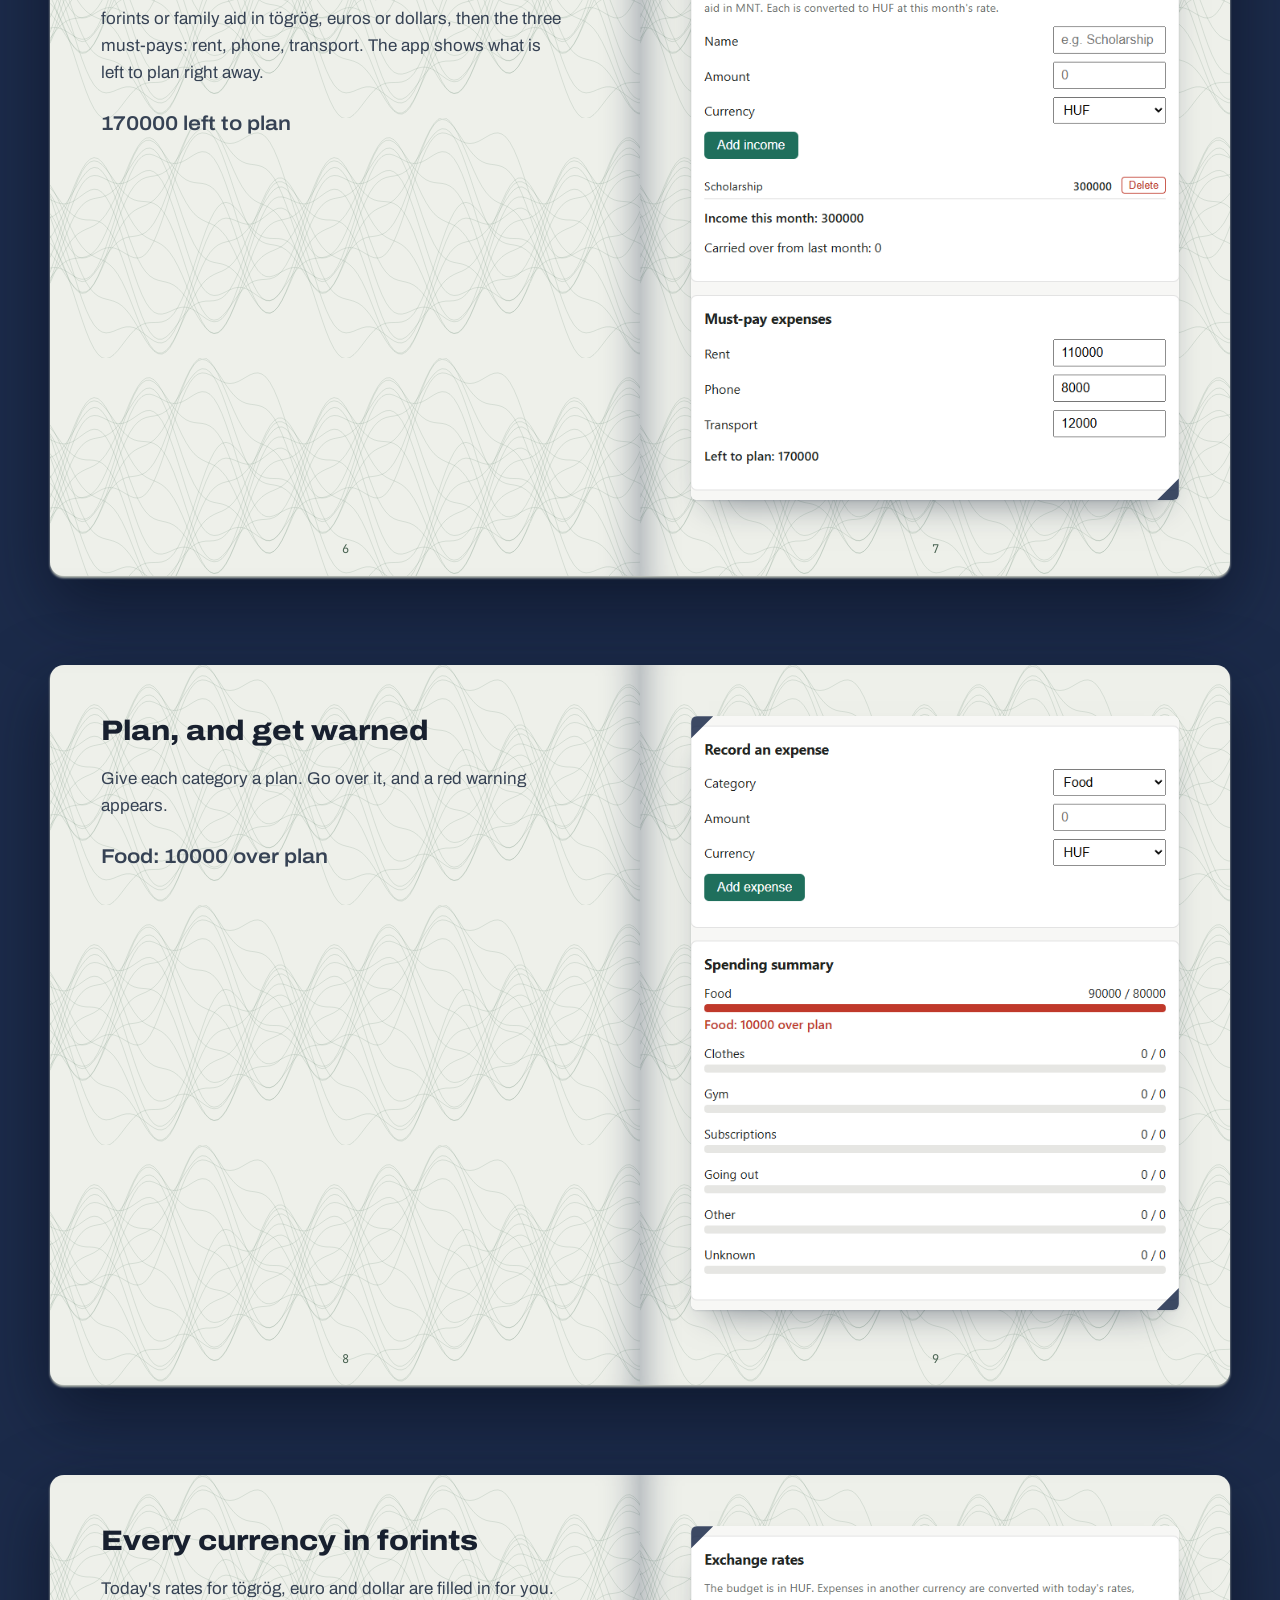
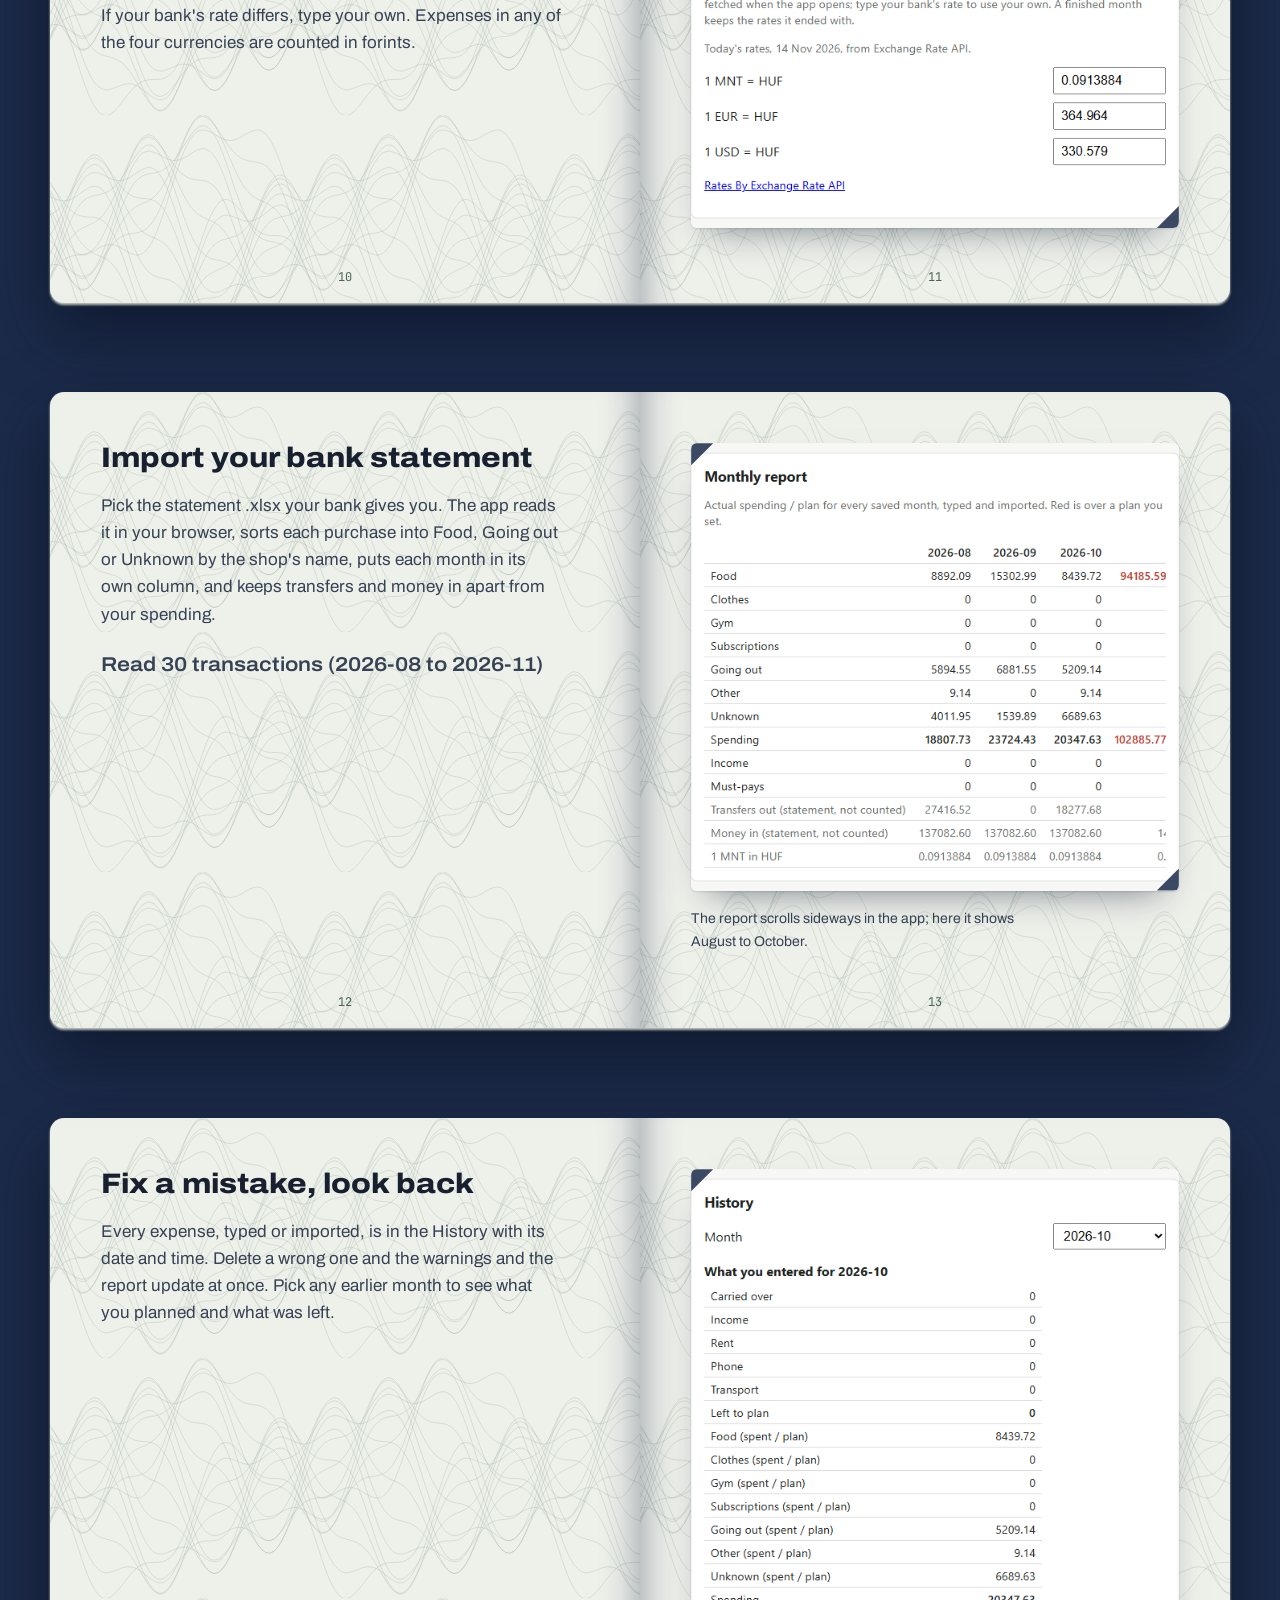
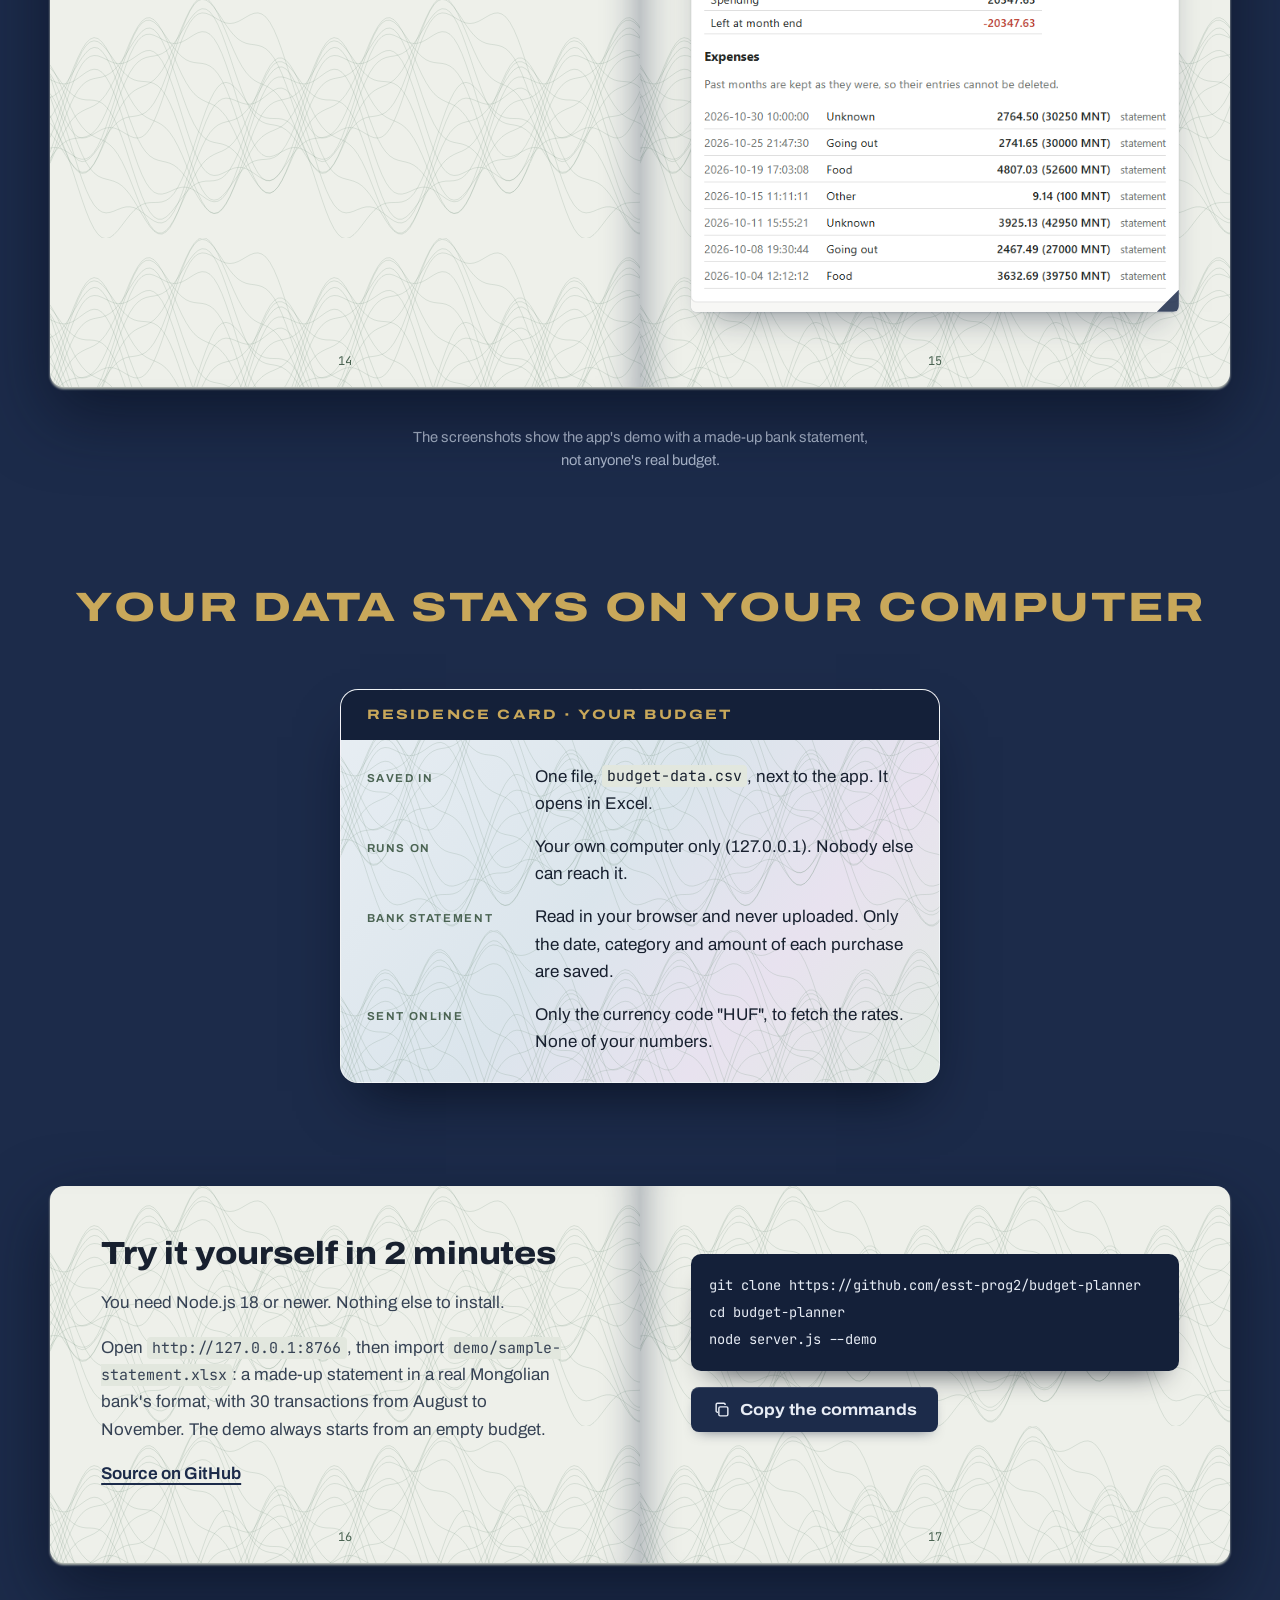
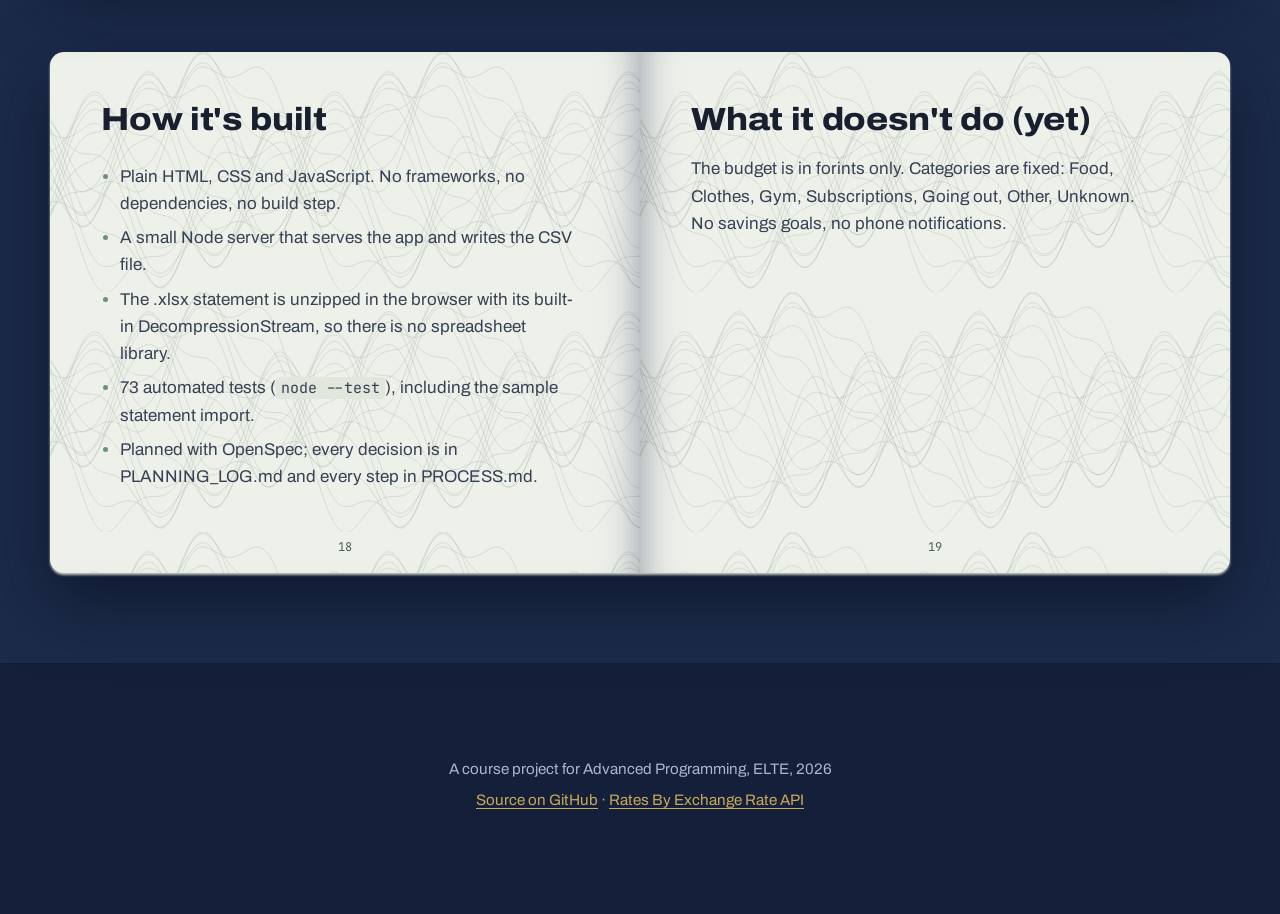
==== commit 10ca4b27: "Add income in multiple currencies" ====
--- a/docs/index.html
+++ b/docs/index.html
@@ -4,7 +4,7 @@
   <meta charset="UTF-8">
   <meta name="viewport" content="width=device-width, initial-scale=1.0">
   <title>Budget Planner</title>
-  <meta name="description" content="A budget planner for international students in Budapest: every expense in tögrög, euros or dollars turned into forints at today's rate, and your bank statement sorted for you.">
+  <meta name="description" content="A budget planner for international students in Budapest: every income and expense in tögrög, euros or dollars turned into forints at today's rate, and your bank statement sorted for you.">
   <link rel="preconnect" href="https://fonts.googleapis.com">
   <link rel="preconnect" href="https://fonts.gstatic.com" crossorigin>
   <link rel="stylesheet" href="https://fonts.googleapis.com/css2?family=Archivo:wdth,wght@62..125,400..900&family=JetBrains+Mono:wght@400;600&display=swap">
@@ -23,7 +23,7 @@
     <section class="spread spread--open" aria-labelledby="headline">
       <div class="page page--left">
         <h1 id="headline">Budget Planner</h1>
-        <p class="lede">For international students in Budapest. Money from home comes in tögrög, euros or dollars; Budapest charges in forints. Every expense is counted in forints at today's rate, and your bank statement is sorted for you.</p>
+        <p class="lede">For international students in Budapest. Money from home comes in tögrög, euros or dollars; Budapest charges in forints. Every income and expense is counted in forints at today's rate, and your bank statement is sorted for you.</p>
         <div class="actions">
           <a class="button" href="#try">Try it in 2 minutes</a>
           <a class="link" href="#month">See a month in it</a>
@@ -81,12 +81,12 @@
     <section class="spread spread--step" aria-labelledby="step-1">
       <div class="page page--left">
         <h3 id="step-1">Set up your month</h3>
-        <p>Type your income and the three must-pays: rent, phone, transport. The app shows what is left to plan right away.</p>
+        <p>Add each income in its own currency, a scholarship in forints or family aid in tögrög, euros or dollars, then the three must-pays: rent, phone, transport. The app shows what is left to plan right away.</p>
         <p class="quote">170000 left to plan</p>
         <span class="folio" aria-hidden="true">6</span>
       </div>
       <div class="page page--right">
-        <a class="shot" data-impeccable-ignore="nested-cards" href="img/01-income-and-must-pays.png"><img src="img/01-income-and-must-pays.png" width="1000" height="441" loading="lazy" alt="The app's Income and Must-pay sections: monthly income 300000, rent 110000, phone 8000, transport 12000, and 'Left to plan: 170000'."></a>
+        <a class="shot" data-impeccable-ignore="nested-cards" href="img/01-income-and-must-pays.png"><img src="img/01-income-and-must-pays.png" width="1000" height="710" loading="lazy" alt="The app's Income section with a form for name, amount and currency and one income, Scholarship 300000, then Must-pay expenses: rent 110000, phone 8000, transport 12000, and 'Left to plan: 170000'."></a>
         <span class="folio" aria-hidden="true">7</span>
       </div>
     </section>
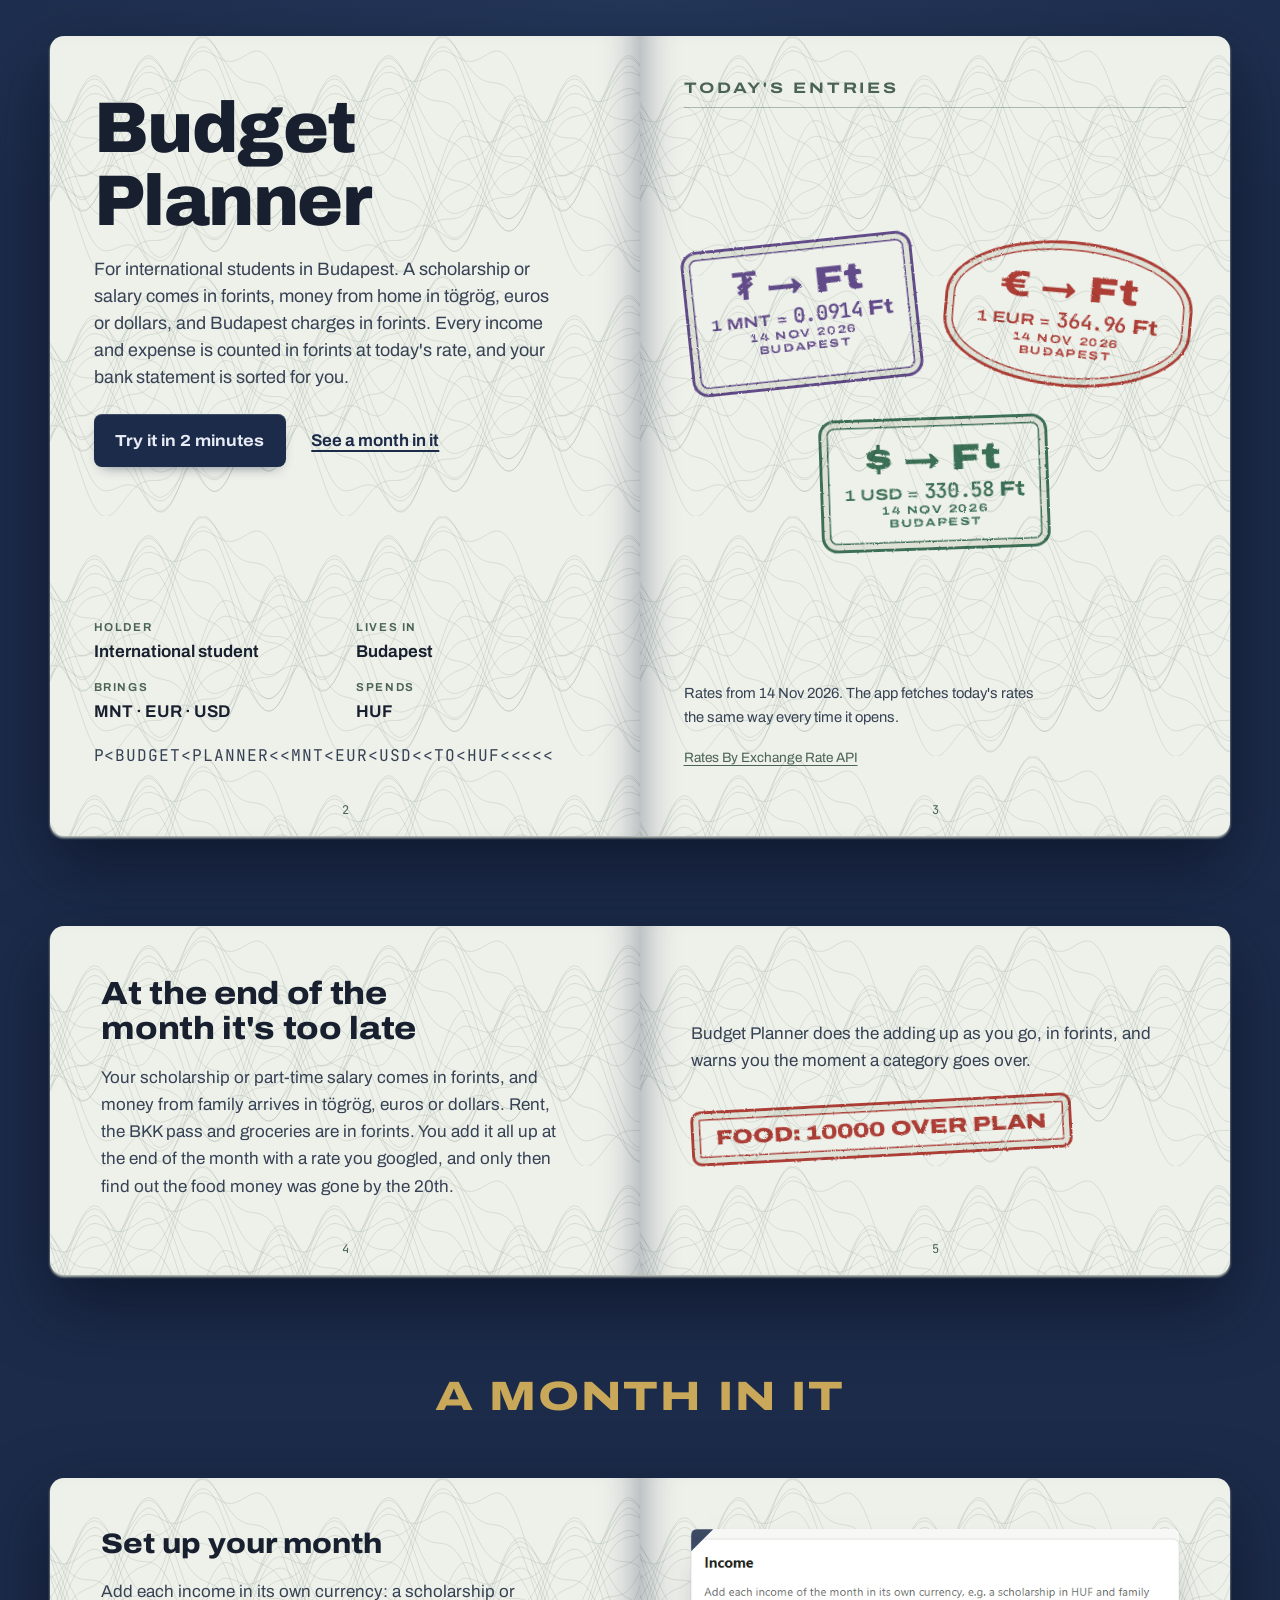
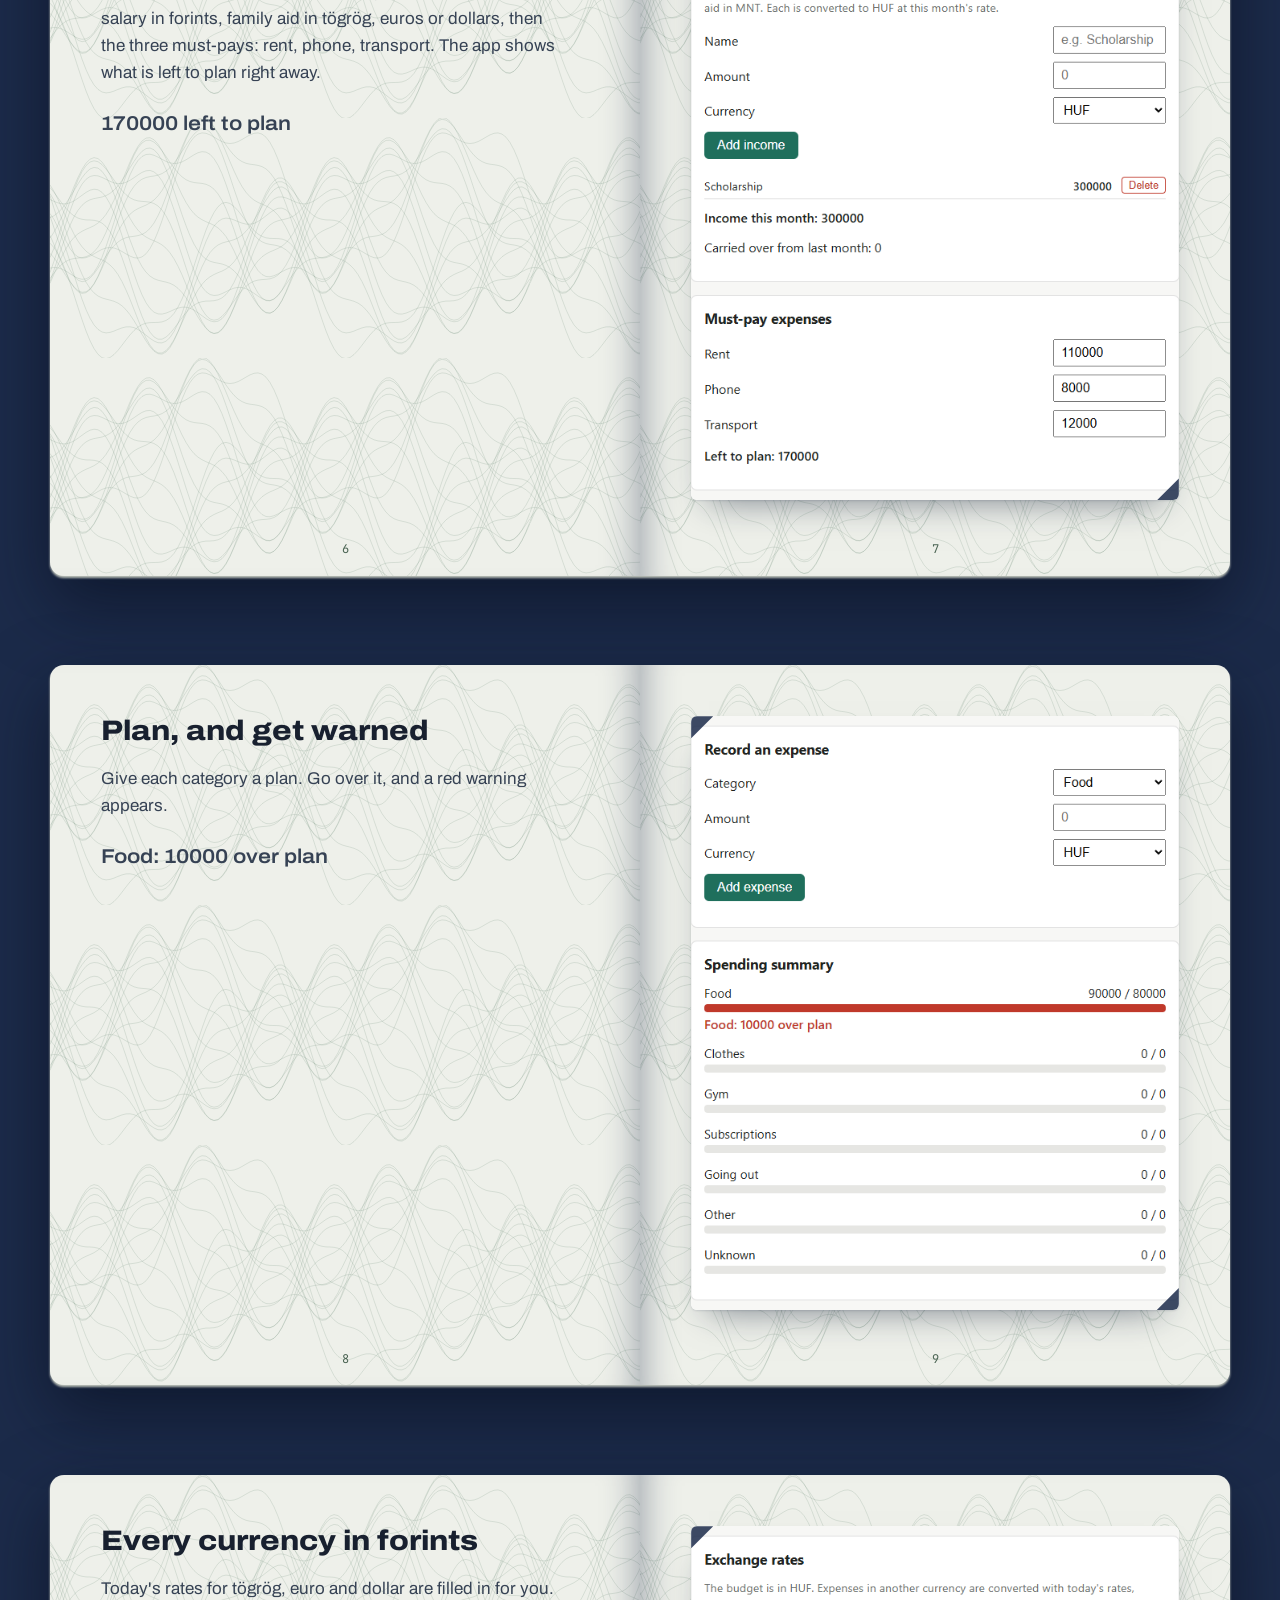
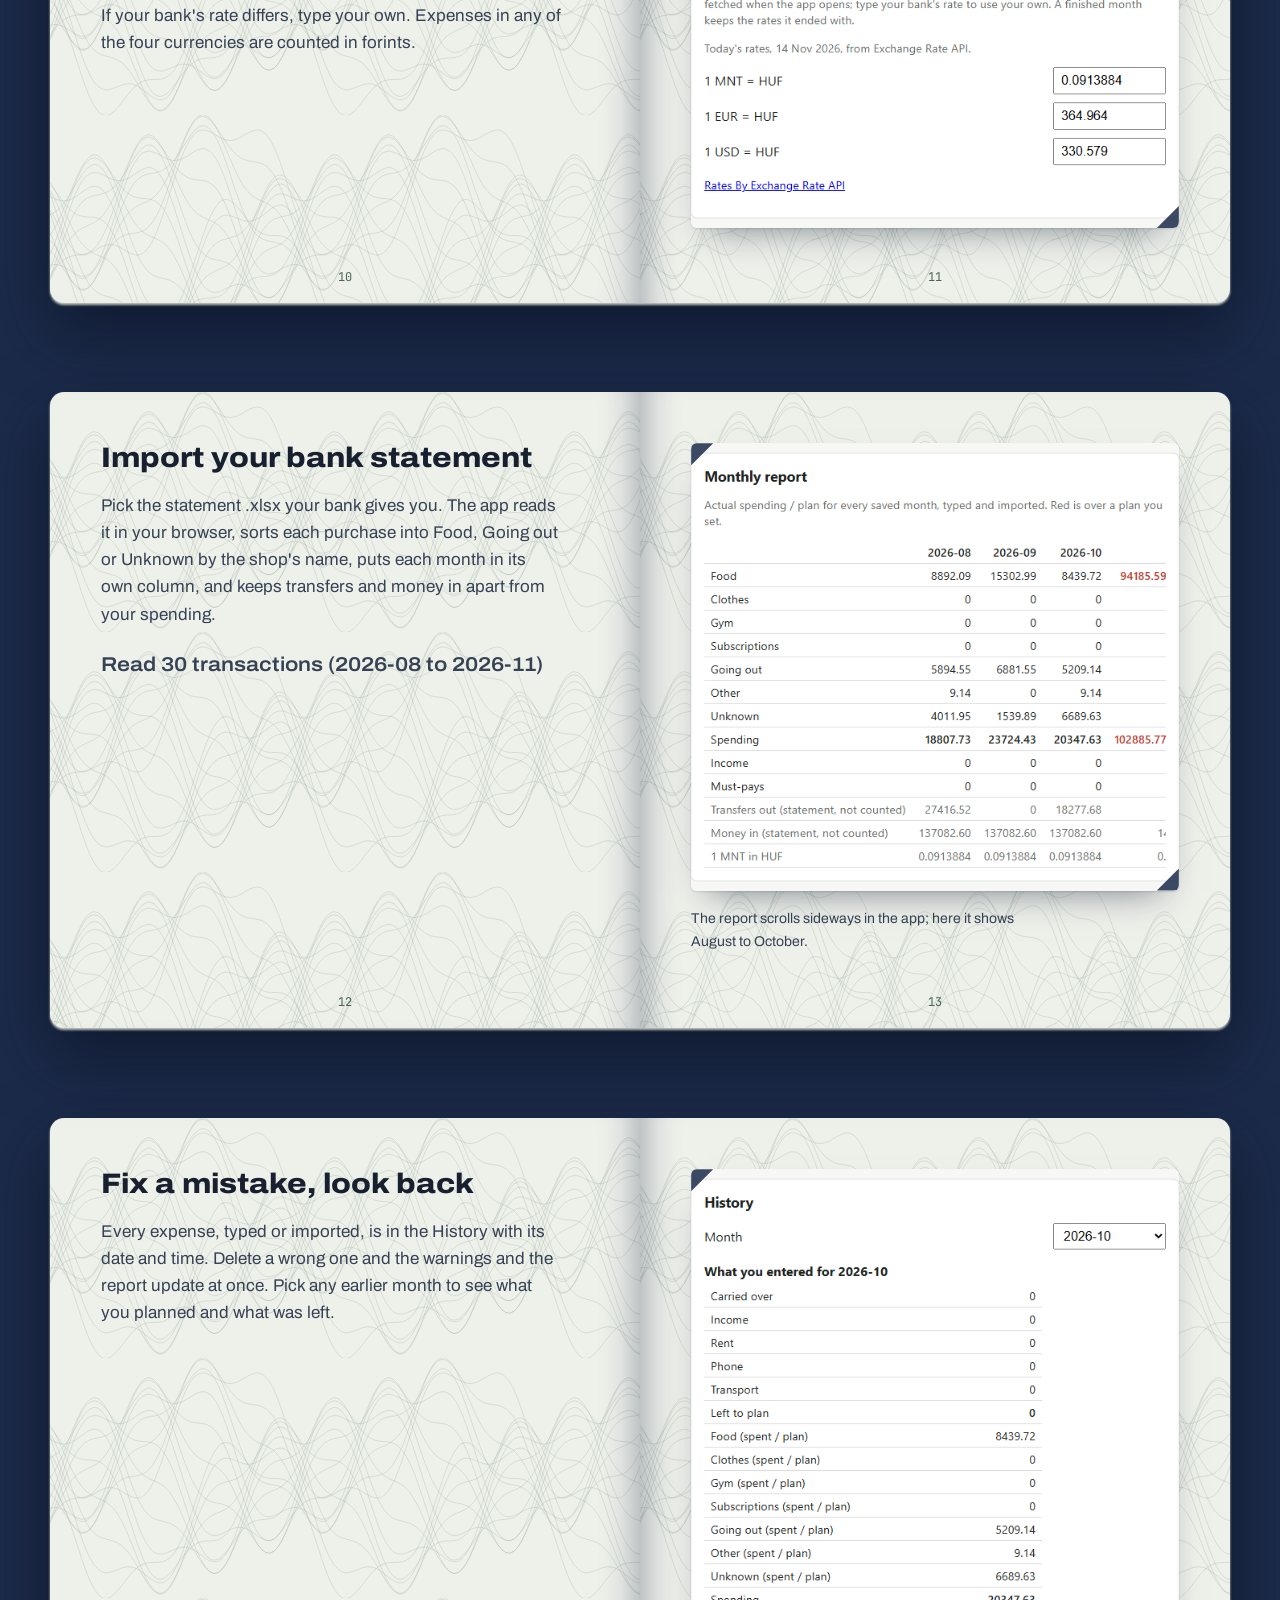
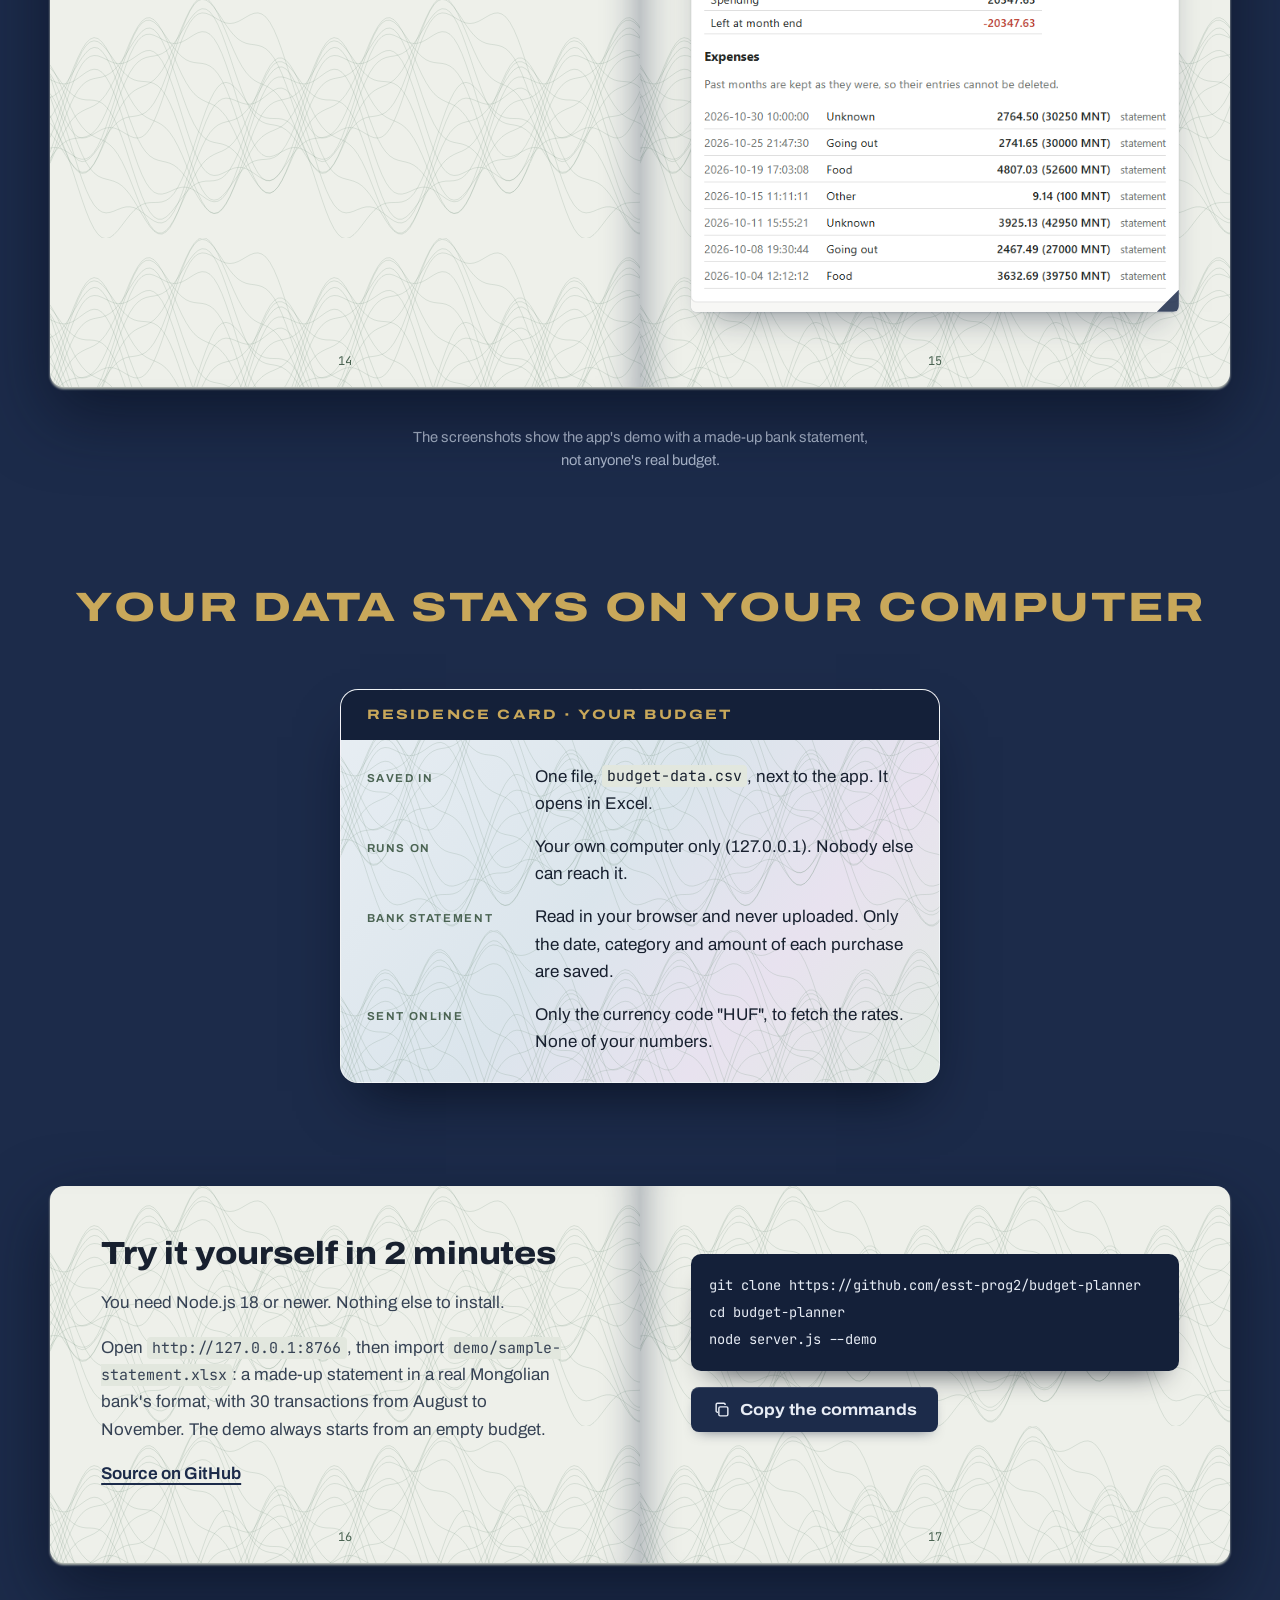
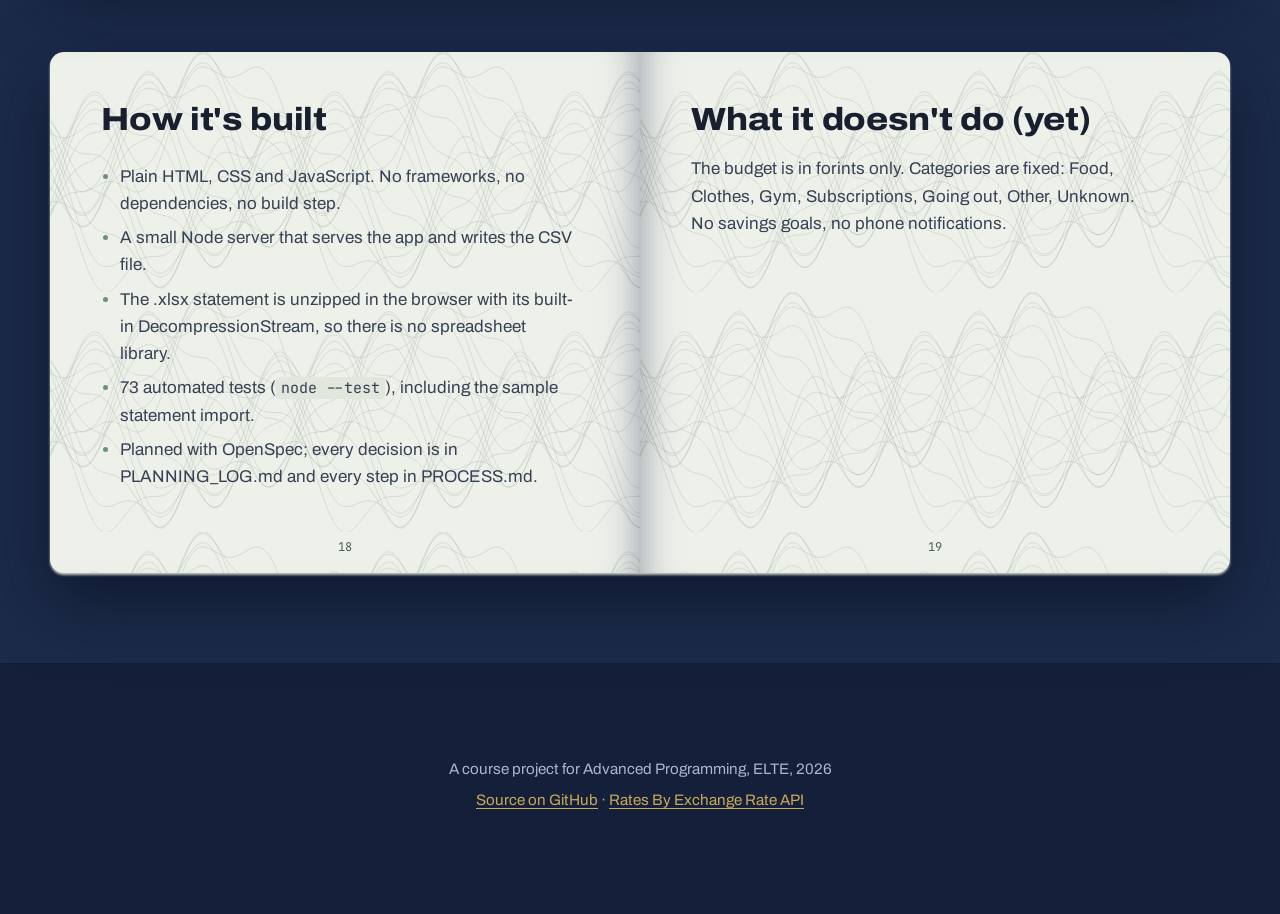
==== commit 316a991c: "Name salary alongside scholarship in the income text" ====
--- a/docs/index.html
+++ b/docs/index.html
@@ -23,7 +23,7 @@
     <section class="spread spread--open" aria-labelledby="headline">
       <div class="page page--left">
         <h1 id="headline">Budget Planner</h1>
-        <p class="lede">For international students in Budapest. Money from home comes in tögrög, euros or dollars; Budapest charges in forints. Every income and expense is counted in forints at today's rate, and your bank statement is sorted for you.</p>
+        <p class="lede">For international students in Budapest. A scholarship or salary comes in forints, money from home in tögrög, euros or dollars, and Budapest charges in forints. Every income and expense is counted in forints at today's rate, and your bank statement is sorted for you.</p>
         <div class="actions">
           <a class="button" href="#try">Try it in 2 minutes</a>
           <a class="link" href="#month">See a month in it</a>
@@ -66,7 +66,7 @@
     <section class="spread" aria-labelledby="problem">
       <div class="page page--left">
         <h2 id="problem">At the end of the month it's too late</h2>
-        <p>Your scholarship comes in forints, and money from family arrives in tögrög, euros or dollars. Rent, the BKK pass and groceries are in forints. You add it all up at the end of the month with a rate you googled, and only then find out the food money was gone by the 20th.</p>
+        <p>Your scholarship or part-time salary comes in forints, and money from family arrives in tögrög, euros or dollars. Rent, the BKK pass and groceries are in forints. You add it all up at the end of the month with a rate you googled, and only then find out the food money was gone by the 20th.</p>
         <span class="folio" aria-hidden="true">4</span>
       </div>
       <div class="page page--right page--centred">
@@ -81,7 +81,7 @@
     <section class="spread spread--step" aria-labelledby="step-1">
       <div class="page page--left">
         <h3 id="step-1">Set up your month</h3>
-        <p>Add each income in its own currency, a scholarship in forints or family aid in tögrög, euros or dollars, then the three must-pays: rent, phone, transport. The app shows what is left to plan right away.</p>
+        <p>Add each income in its own currency: a scholarship or salary in forints, family aid in tögrög, euros or dollars, then the three must-pays: rent, phone, transport. The app shows what is left to plan right away.</p>
         <p class="quote">170000 left to plan</p>
         <span class="folio" aria-hidden="true">6</span>
       </div>
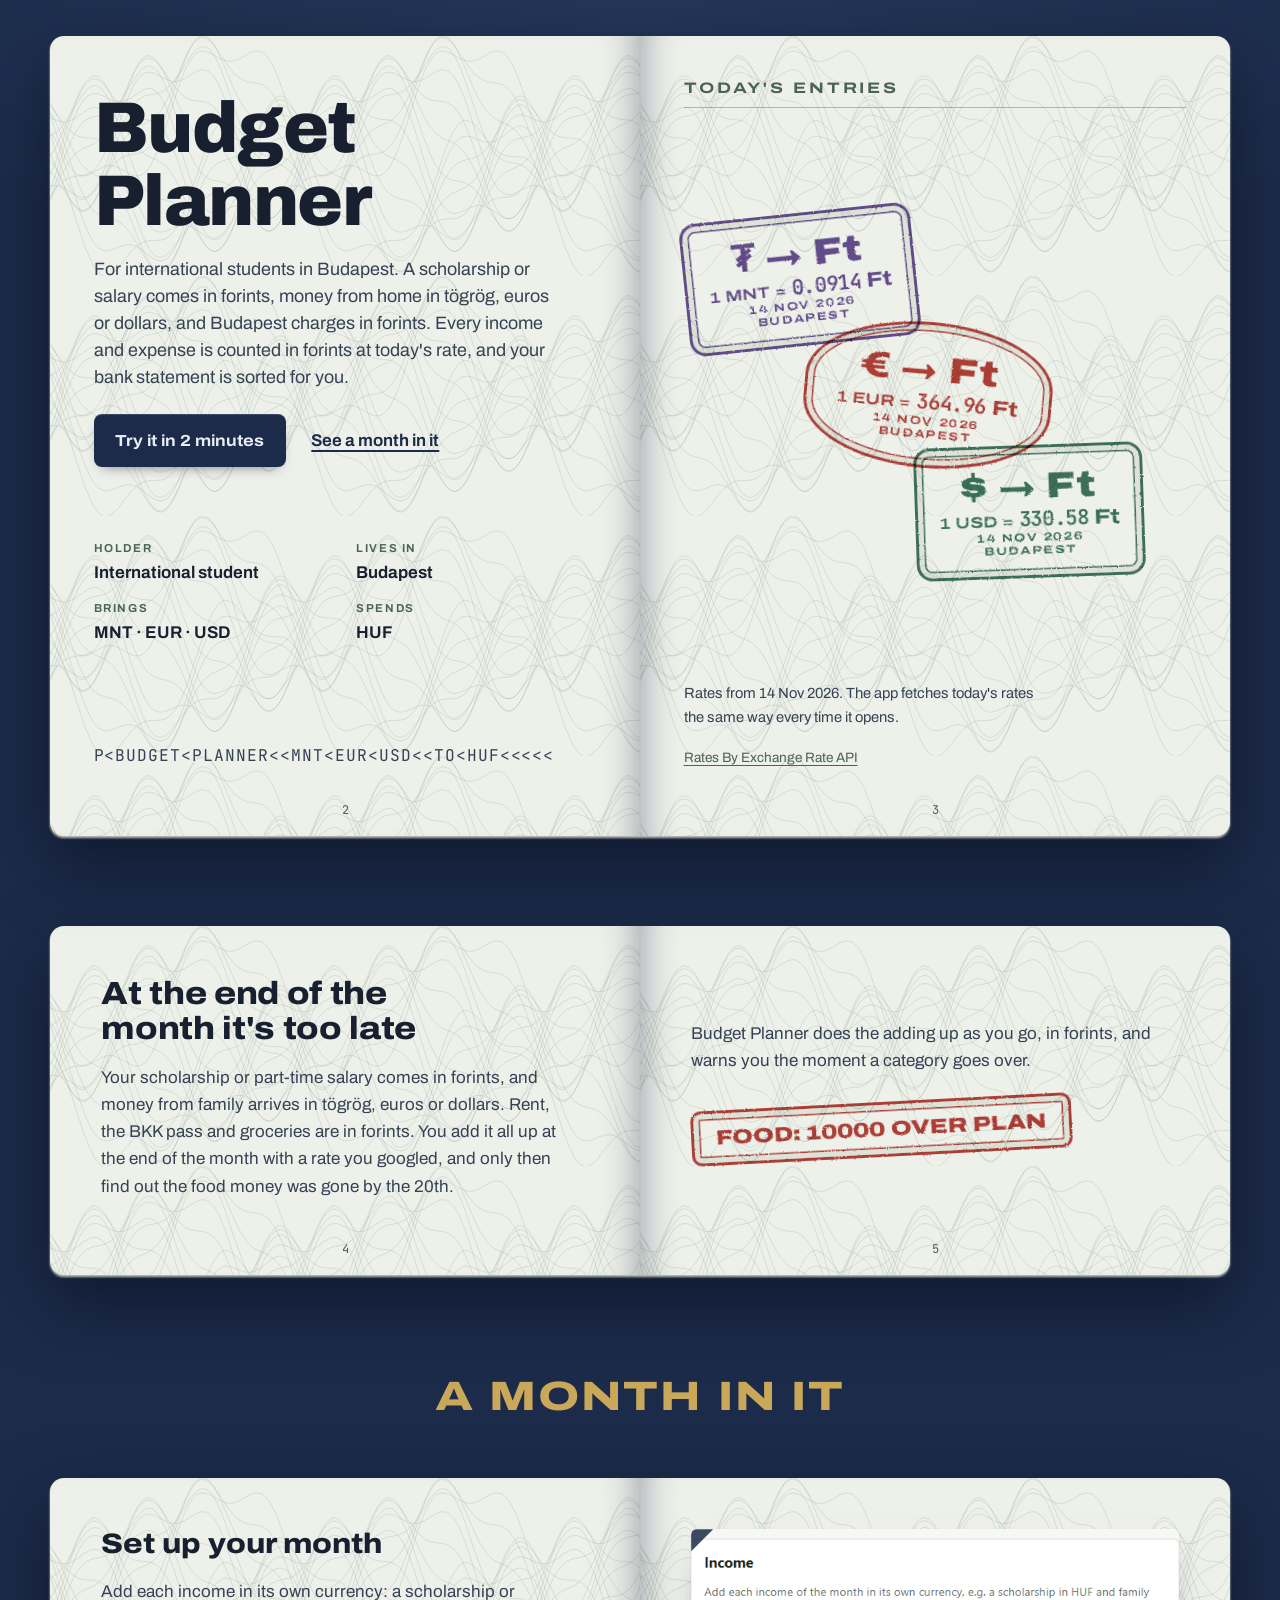
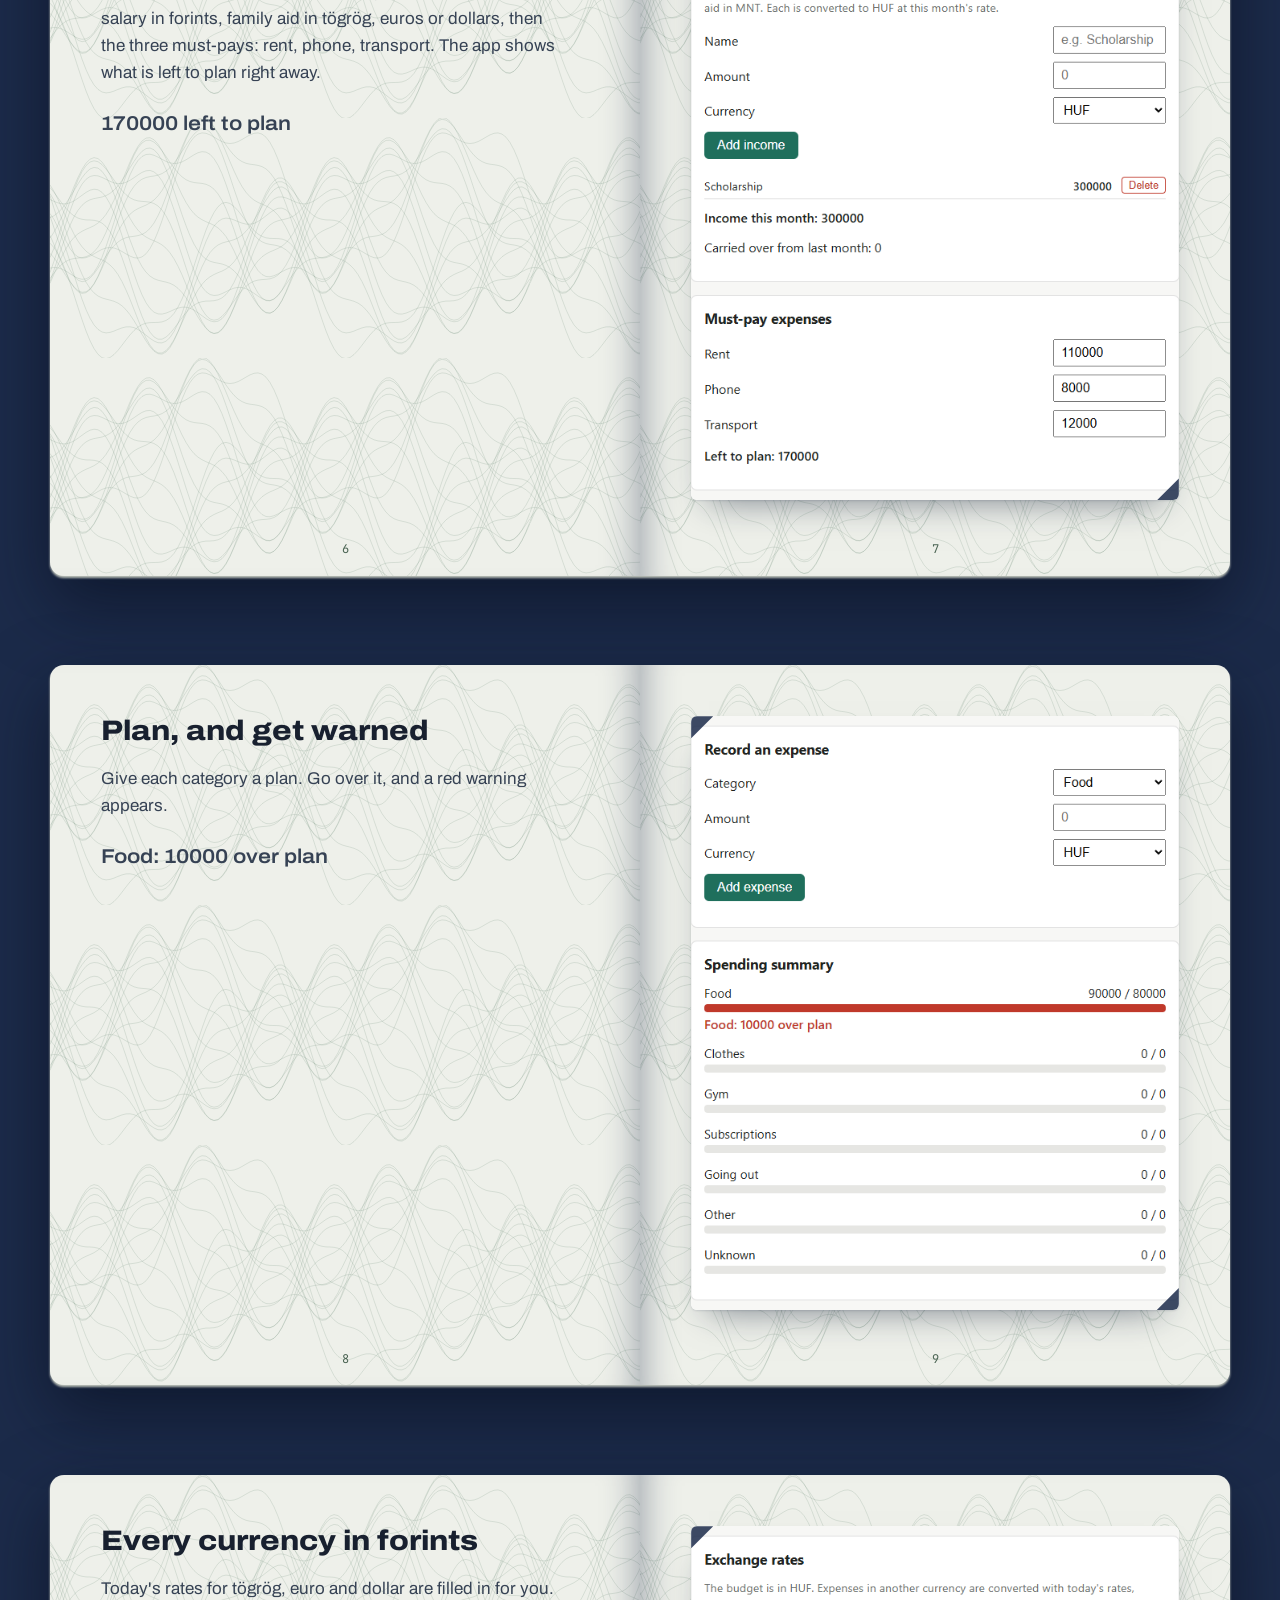
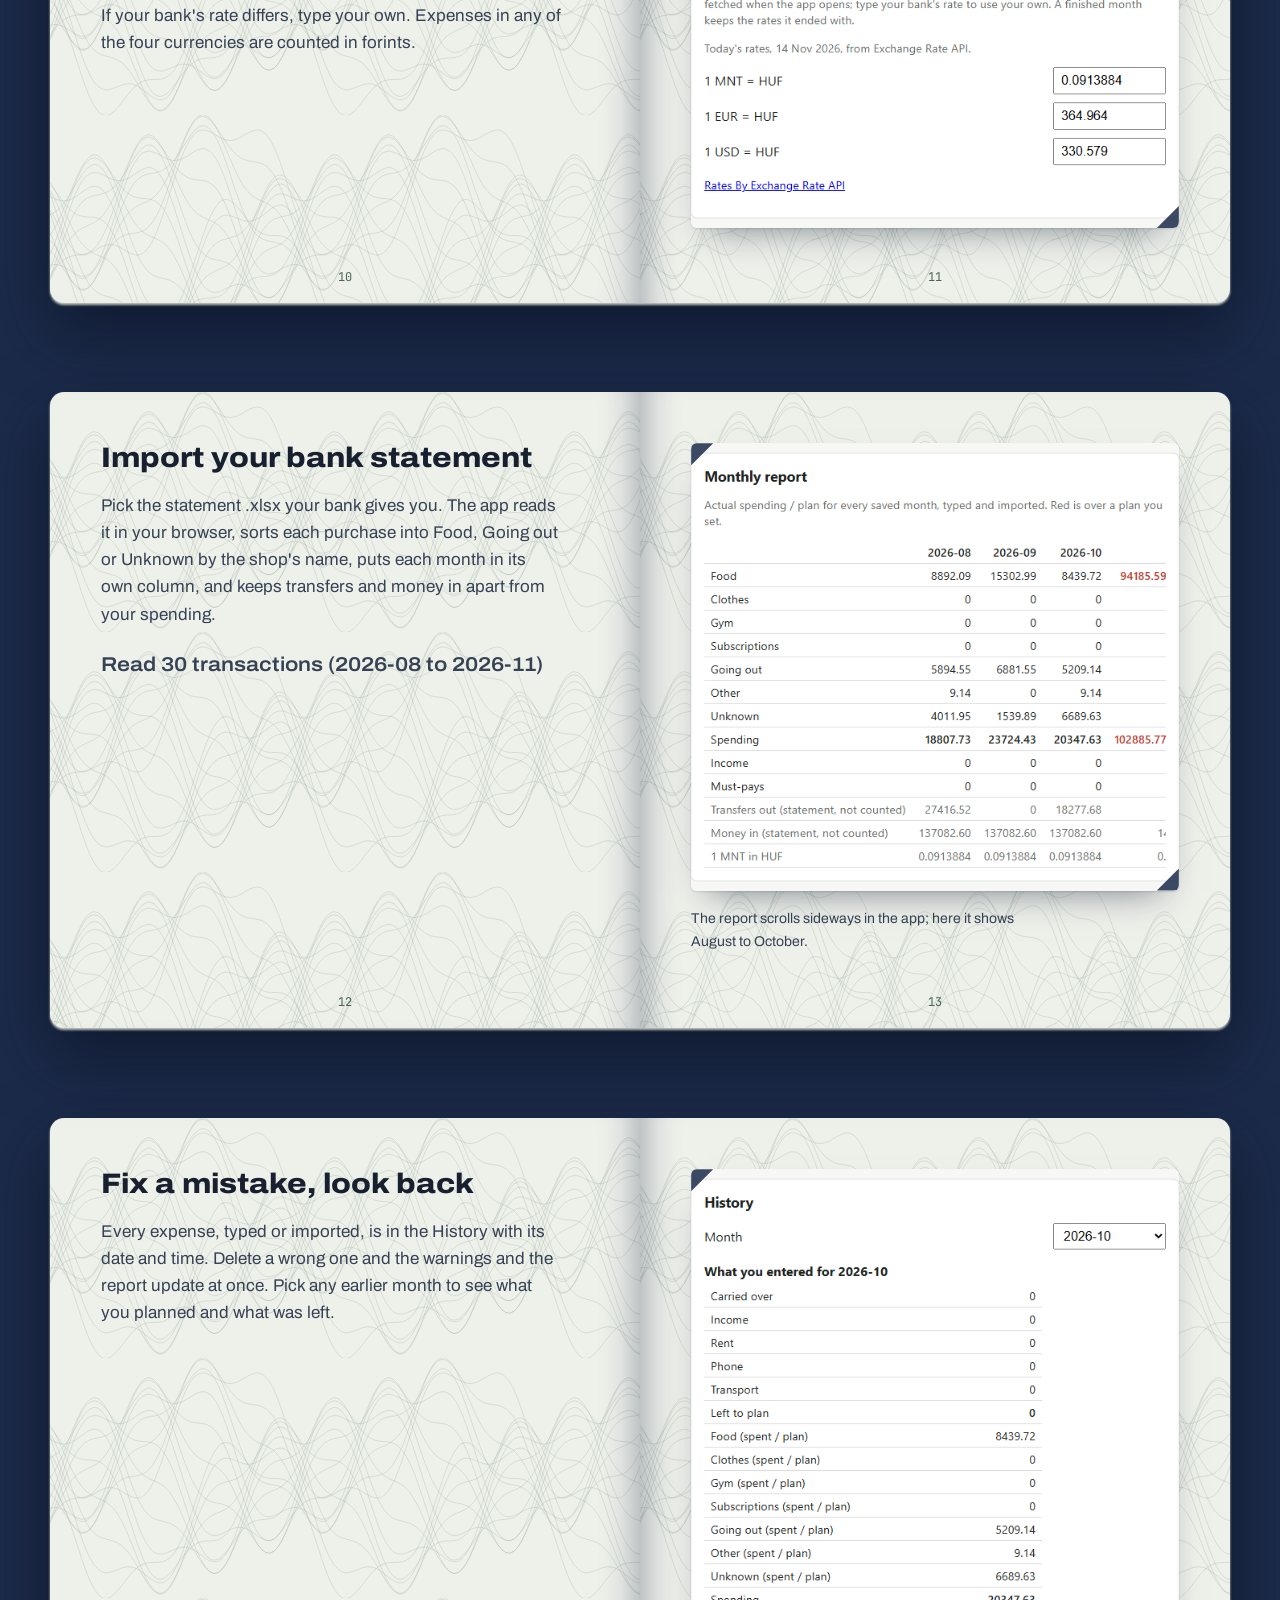
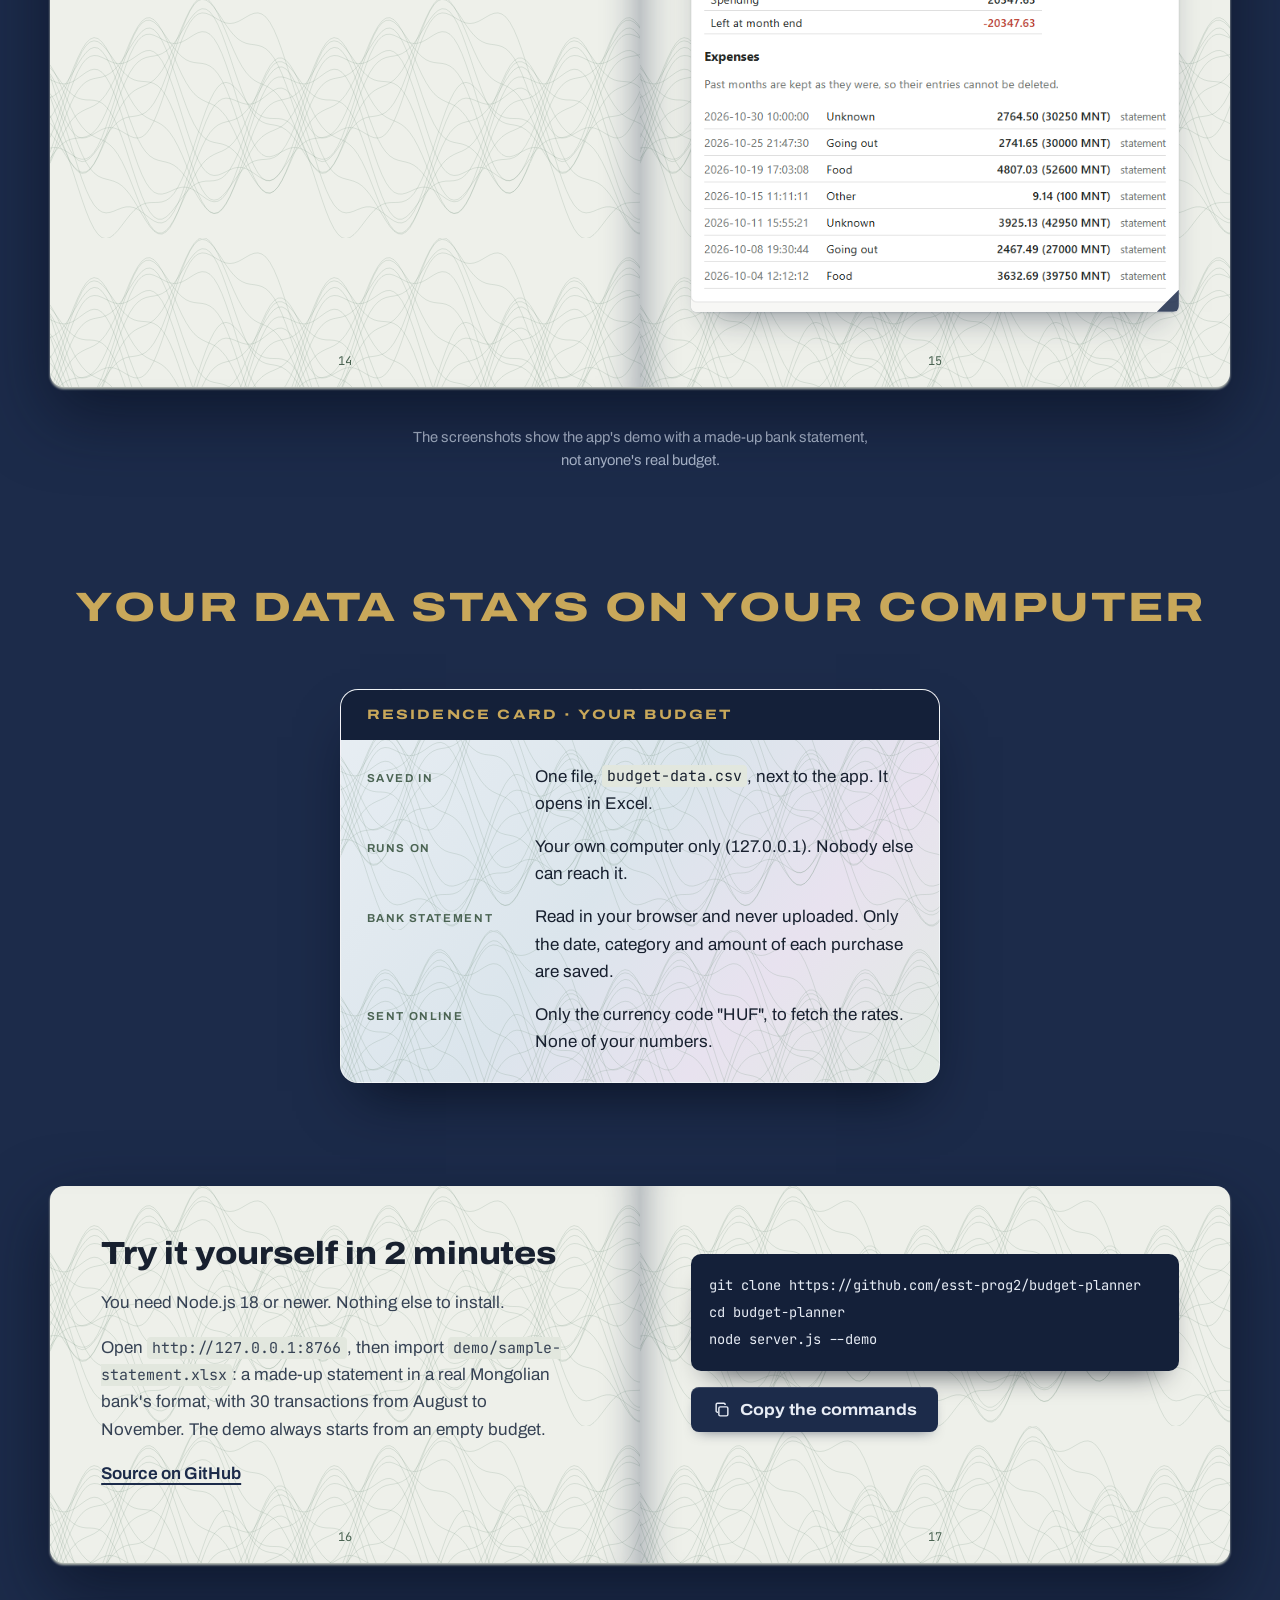
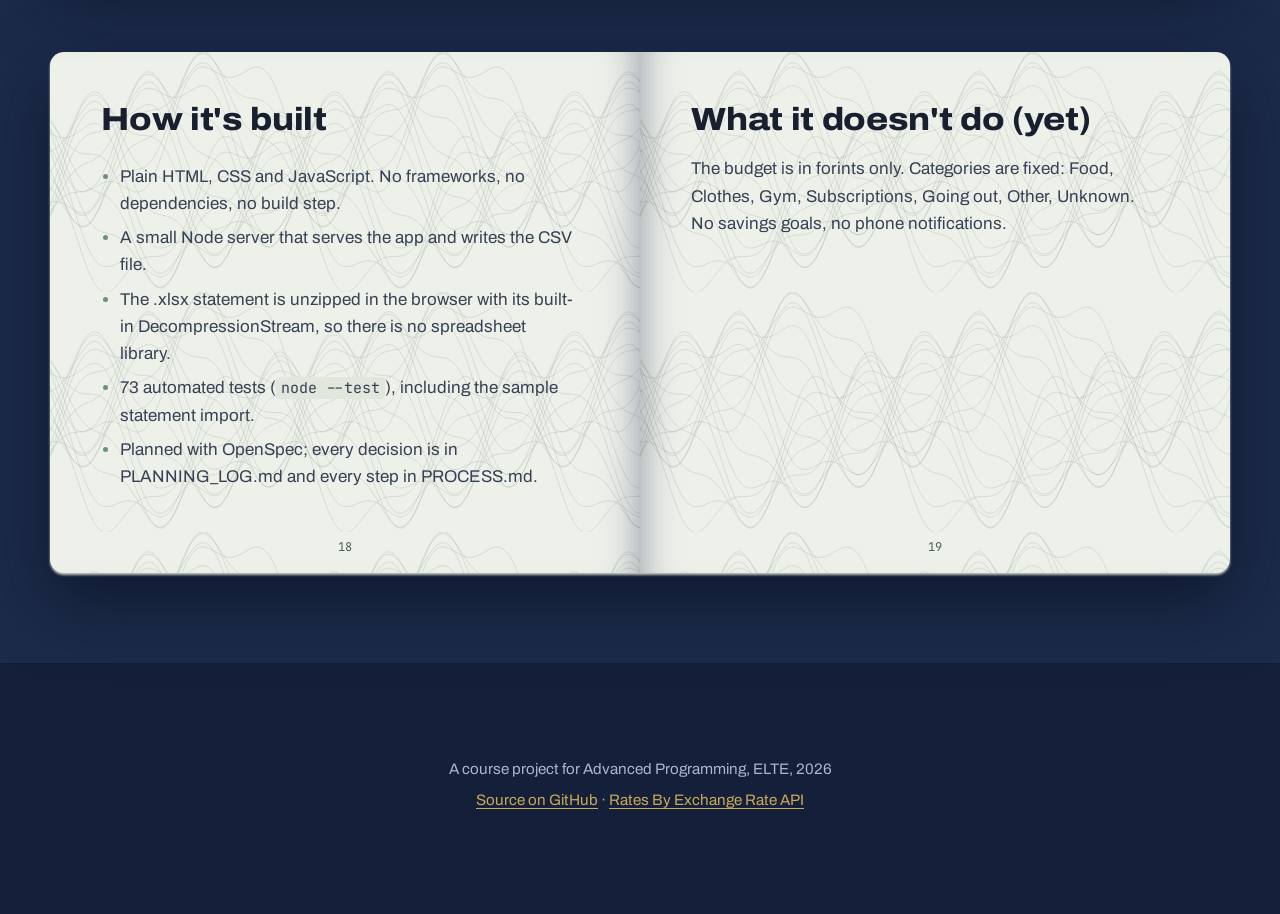
==== commit 8dfc9049: "Use the cascade layout for the promo page's first spread" ====
--- a/docs/index.html
+++ b/docs/index.html
@@ -20,7 +20,7 @@
 
   <main>
     <!-- Spread 1: the opened passport -->
-    <section class="spread spread--open" aria-labelledby="headline">
+    <section class="spread spread--open spread--cascade" aria-labelledby="headline">
       <div class="page page--left">
         <h1 id="headline">Budget Planner</h1>
         <p class="lede">For international students in Budapest. A scholarship or salary comes in forints, money from home in tögrög, euros or dollars, and Budapest charges in forints. Every income and expense is counted in forints at today's rate, and your bank statement is sorted for you.</p>
--- a/docs/style.css
+++ b/docs/style.css
@@ -285,6 +285,39 @@
   color: var(--ink-soft);
 }
 
+/* The opening spread (layout chosen with /impeccable generate): the left page
+   groups headline, action and holder fields at the top with the MRZ line at
+   its foot; the stamps step diagonally down the visa page, overlapping like a
+   page stamped over a semester. Phones keep the stacked order below. */
+@media (min-width: 861px) {
+  .spread--cascade .holder {
+    margin-top: 2.4rem;
+  }
+
+  .spread--cascade .mrz {
+    margin-top: auto;
+  }
+
+  .spread--cascade .stamps {
+    display: flex;
+    flex-direction: column;
+    align-items: flex-start;
+    justify-content: center;
+    gap: 0;
+    padding-block: 1.2rem;
+  }
+
+  .spread--cascade .stamp:nth-child(2) {
+    margin-left: 24%;
+    margin-top: -1.44rem;
+  }
+
+  .spread--cascade .stamp:nth-child(3) {
+    margin-left: 46%;
+    margin-top: -1.44rem;
+  }
+}
+
 /* ---------- Stamps ---------- */
 
 .page .page-title {
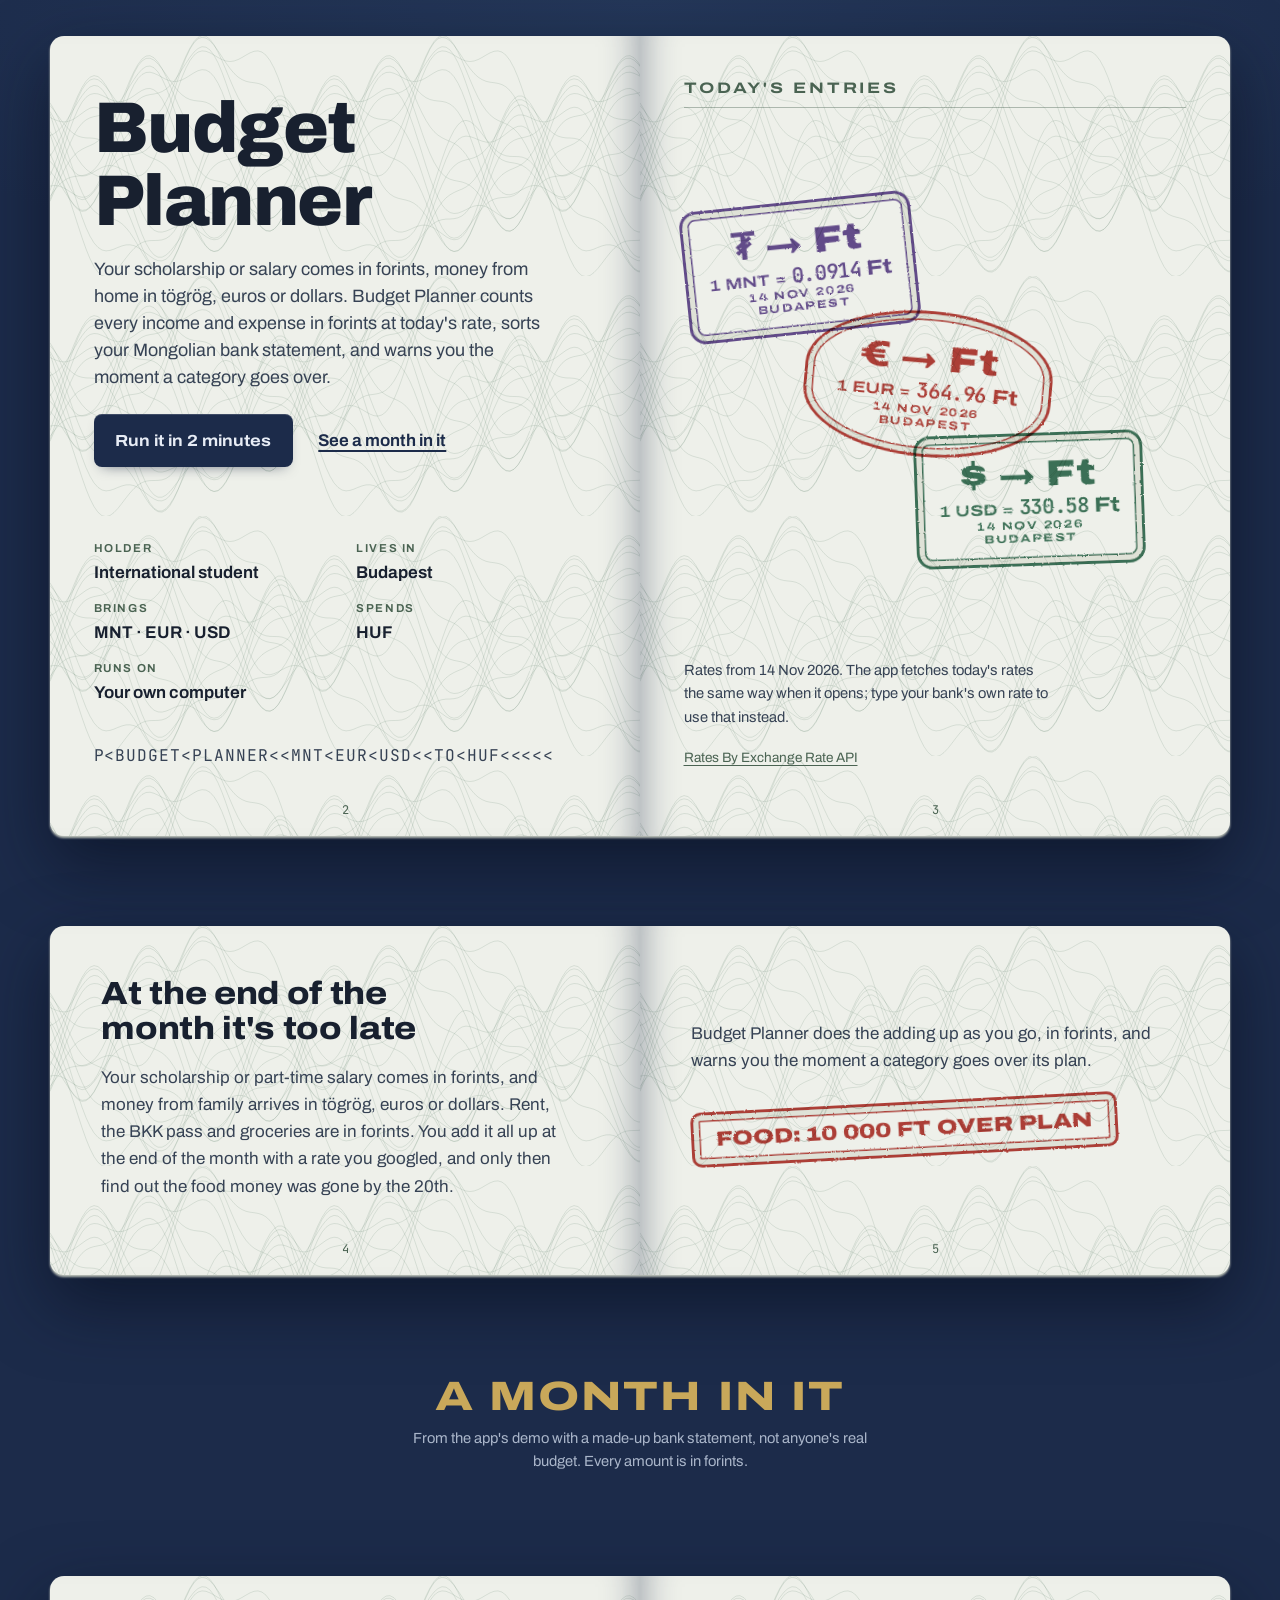
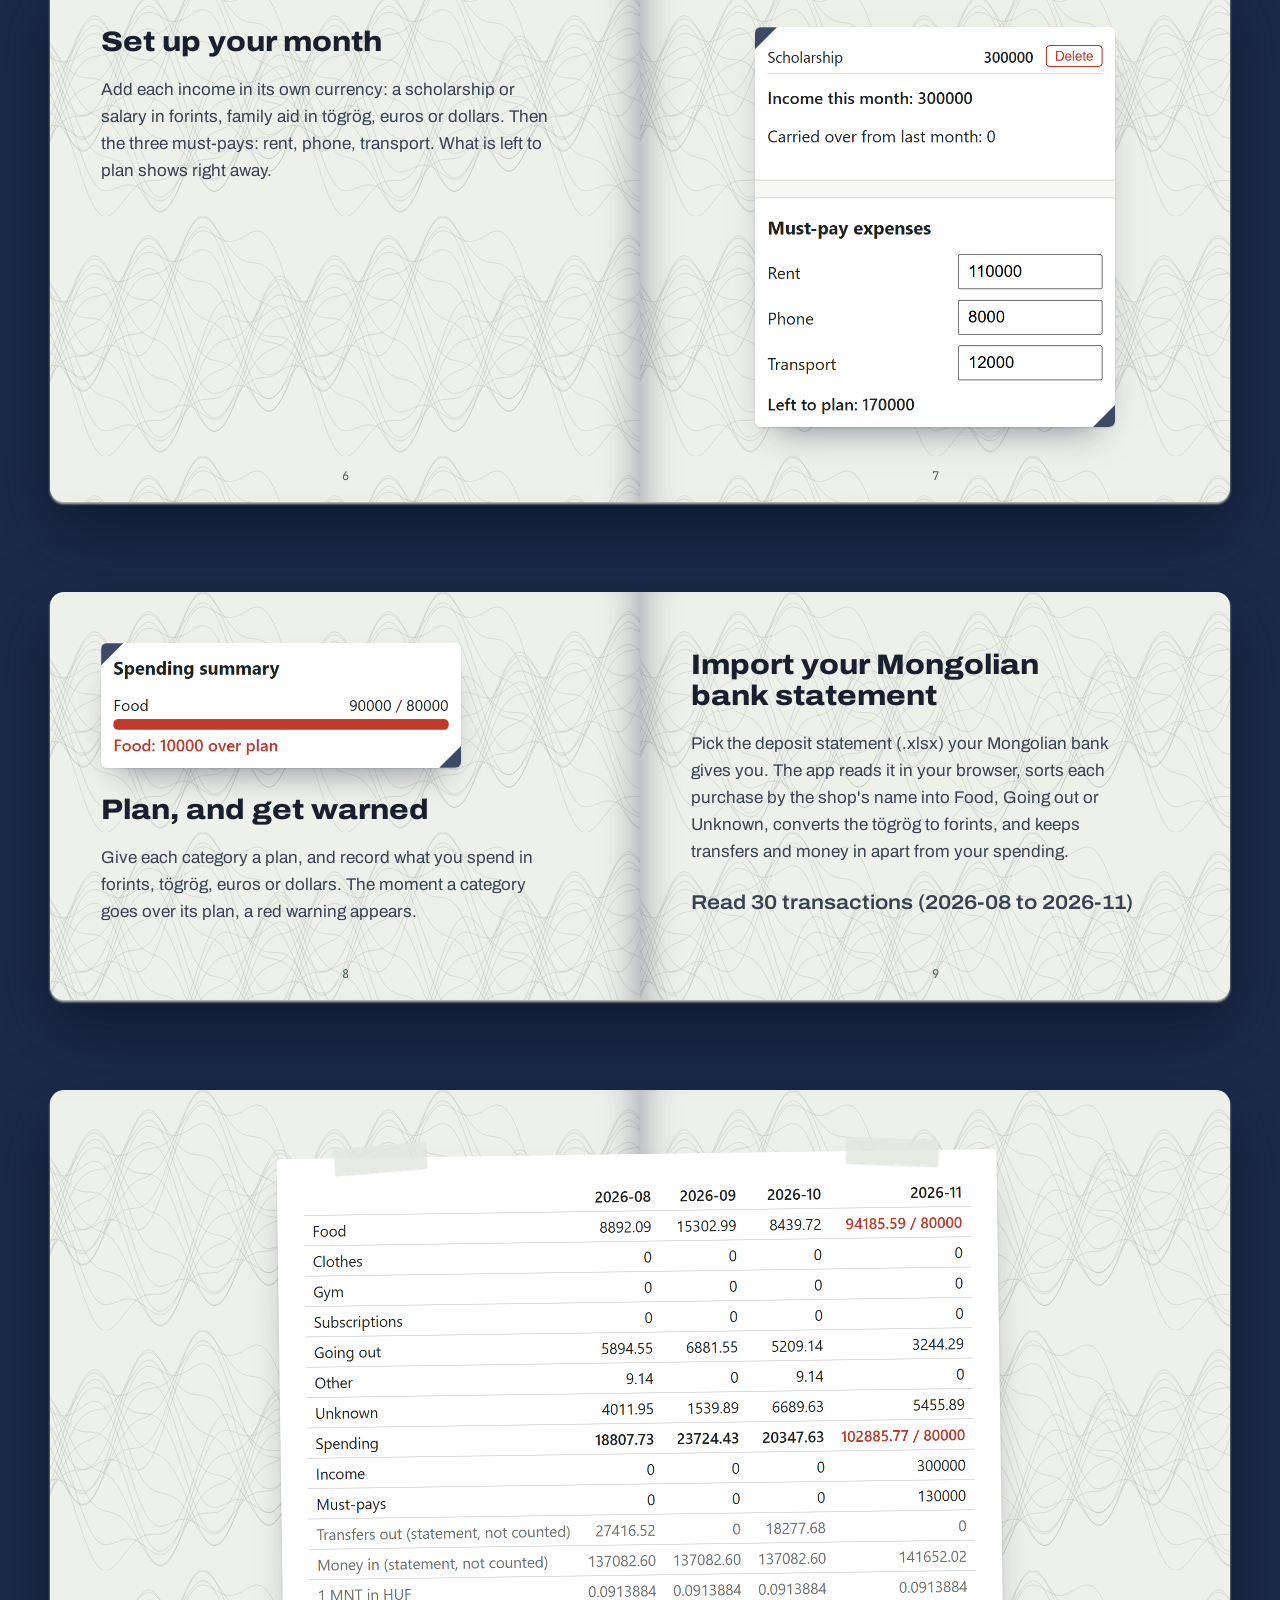
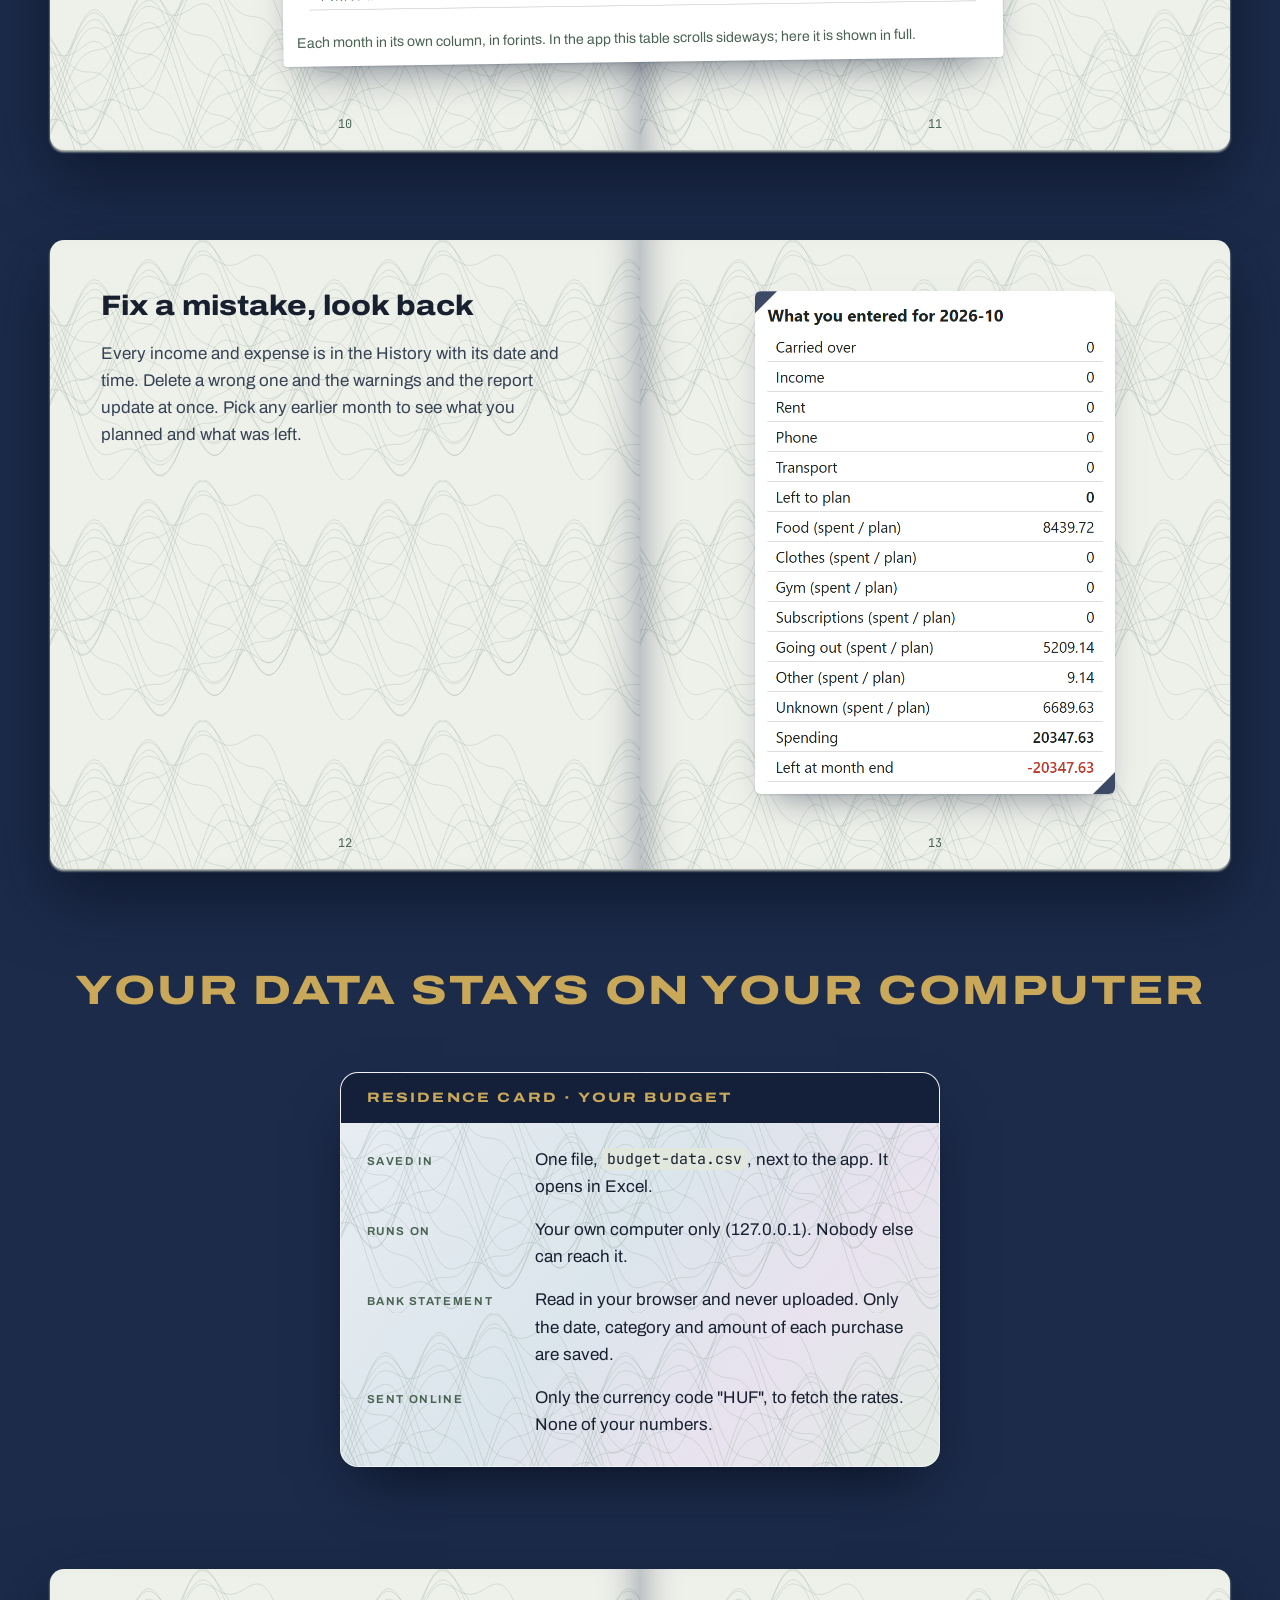
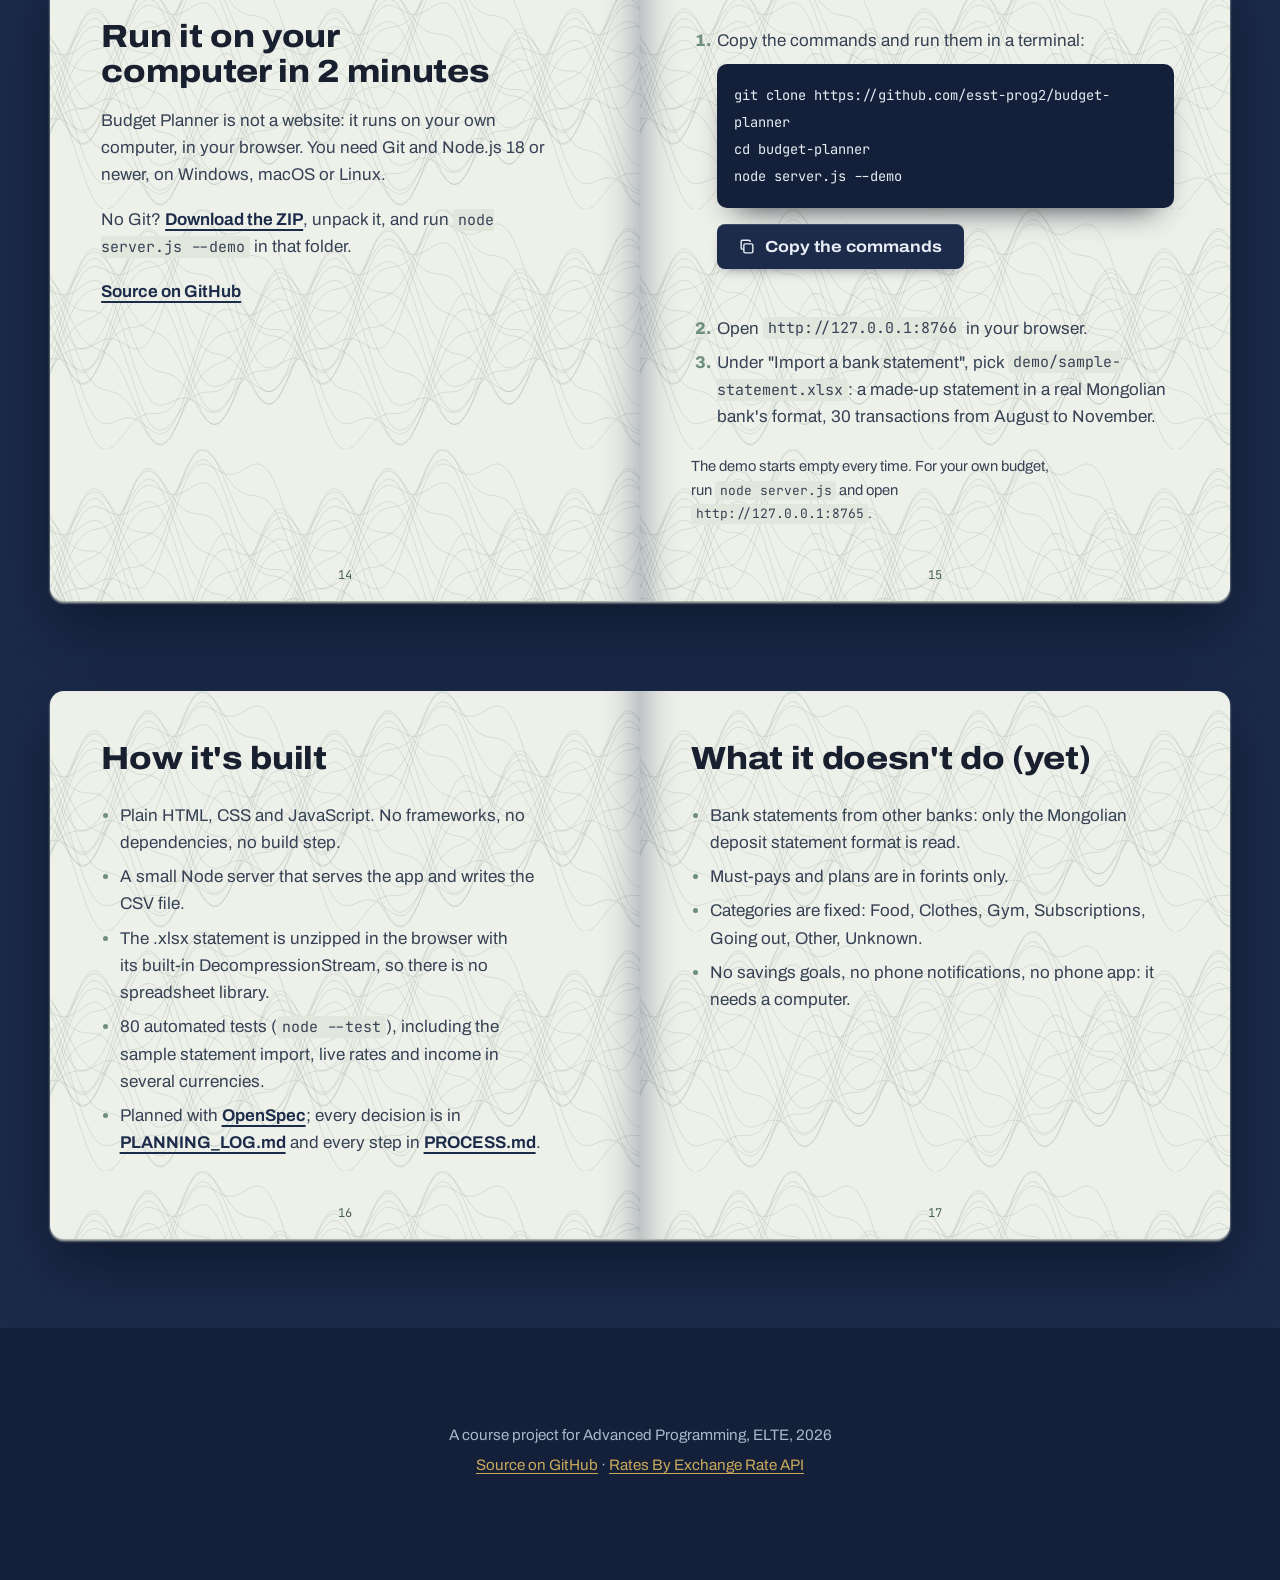
==== commit d227a024: "Fix the top critique issues on the promo page" ====
--- a/docs/index.html
+++ b/docs/index.html
@@ -23,9 +23,9 @@
     <section class="spread spread--open spread--cascade" aria-labelledby="headline">
       <div class="page page--left">
         <h1 id="headline">Budget Planner</h1>
-        <p class="lede">For international students in Budapest. A scholarship or salary comes in forints, money from home in tögrög, euros or dollars, and Budapest charges in forints. Every income and expense is counted in forints at today's rate, and your bank statement is sorted for you.</p>
+        <p class="lede">Your scholarship or salary comes in forints, money from home in tögrög, euros or dollars. Budget Planner counts every income and expense in forints at today's rate, sorts your Mongolian bank statement, and warns you the moment a category goes over.</p>
         <div class="actions">
-          <a class="button" href="#try">Try it in 2 minutes</a>
+          <a class="button" href="#try">Run it in 2 minutes</a>
           <a class="link" href="#month">See a month in it</a>
         </div>
         <dl class="holder">
@@ -33,6 +33,7 @@
           <div><dt>Lives in</dt><dd>Budapest</dd></div>
           <div><dt>Brings</dt><dd>MNT · EUR · USD</dd></div>
           <div><dt>Spends</dt><dd>HUF</dd></div>
+          <div><dt>Runs on</dt><dd>Your own computer</dd></div>
         </dl>
         <p class="mrz" aria-hidden="true">P&lt;BUDGET&lt;PLANNER&lt;&lt;MNT&lt;EUR&lt;USD&lt;&lt;TO&lt;HUF&lt;&lt;&lt;&lt;&lt;&lt;&lt;</p>
         <span class="folio" aria-hidden="true">2</span>
@@ -56,7 +57,7 @@
             <p class="stamp__meta"><span data-rate-date>14 Nov 2026</span><br>Budapest</p>
           </figure>
         </div>
-        <p class="rates-note" id="rates-note">Rates from 14 Nov 2026. The app fetches today's rates the same way every time it opens.</p>
+        <p class="rates-note" id="rates-note">Rates from 14 Nov 2026. The app fetches today's rates the same way when it opens; type your bank's own rate to use that instead.</p>
         <p class="attribution"><a href="https://www.exchangerate-api.com" rel="noopener">Rates By Exchange Rate API</a></p>
         <span class="folio" aria-hidden="true">3</span>
       </div>
@@ -70,79 +71,62 @@
         <span class="folio" aria-hidden="true">4</span>
       </div>
       <div class="page page--right page--centred">
-        <p>Budget Planner does the adding up as you go, in forints, and warns you the moment a category goes over.</p>
-        <p class="stamp stamp--red stamp--wide" role="img" aria-label="Warning stamp: Food: 10000 over plan">Food: 10000 over plan</p>
+        <p>Budget Planner does the adding up as you go, in forints, and warns you the moment a category goes over its plan.</p>
+        <p class="stamp stamp--red stamp--wide" role="img" aria-label="Warning stamp: Food: 10 000 Ft over plan">Food: 10 000 Ft over plan</p>
         <span class="folio" aria-hidden="true">5</span>
       </div>
     </section>
 
     <h2 class="cover-title" id="month">A month in it</h2>
+    <p class="cover-note">From the app's demo with a made-up bank statement, not anyone's real budget. Every amount is in forints.</p>
 
     <section class="spread spread--step" aria-labelledby="step-1">
       <div class="page page--left">
         <h3 id="step-1">Set up your month</h3>
-        <p>Add each income in its own currency: a scholarship or salary in forints, family aid in tögrög, euros or dollars, then the three must-pays: rent, phone, transport. The app shows what is left to plan right away.</p>
-        <p class="quote">170000 left to plan</p>
+        <p>Add each income in its own currency: a scholarship or salary in forints, family aid in tögrög, euros or dollars. Then the three must-pays: rent, phone, transport. What is left to plan shows right away.</p>
         <span class="folio" aria-hidden="true">6</span>
       </div>
       <div class="page page--right">
-        <a class="shot" data-impeccable-ignore="nested-cards" href="img/01-income-and-must-pays.png"><img src="img/01-income-and-must-pays.png" width="1000" height="710" loading="lazy" alt="The app's Income section with a form for name, amount and currency and one income, Scholarship 300000, then Must-pay expenses: rent 110000, phone 8000, transport 12000, and 'Left to plan: 170000'."></a>
+        <figure class="shot" data-impeccable-ignore="nested-cards"><img src="img/step-left-to-plan.png" width="348" height="387" loading="lazy" alt="In the app: an income 'Scholarship 300000', 'Income this month: 300000', must-pays rent 110000, phone 8000 and transport 12000, and 'Left to plan: 170000'."></figure>
         <span class="folio" aria-hidden="true">7</span>
       </div>
     </section>
 
     <section class="spread spread--step" aria-labelledby="step-2">
       <div class="page page--left">
+        <figure class="shot shot--strip" data-impeccable-ignore="nested-cards"><img src="img/step-over-plan.png" width="348" height="121" loading="lazy" alt="In the app's spending summary: Food 90000 of an 80000 plan, a full red bar, and the warning 'Food: 10000 over plan'."></figure>
         <h3 id="step-2">Plan, and get warned</h3>
-        <p>Give each category a plan. Go over it, and a red warning appears.</p>
-        <p class="quote quote--over">Food: 10000 over plan</p>
+        <p>Give each category a plan, and record what you spend in forints, tögrög, euros or dollars. The moment a category goes over its plan, a red warning appears.</p>
         <span class="folio" aria-hidden="true">8</span>
       </div>
       <div class="page page--right">
-        <a class="shot" data-impeccable-ignore="nested-cards" href="img/02-food-over-plan.png"><img src="img/02-food-over-plan.png" width="1000" height="738" loading="lazy" alt="Recording a 90000 food expense; the spending summary shows Food at 90000 of an 80000 plan with a red bar and the warning 'Food: 10000 over plan'."></a>
+        <h3 id="step-3">Import your Mongolian bank statement</h3>
+        <p>Pick the deposit statement (.xlsx) your Mongolian bank gives you. The app reads it in your browser, sorts each purchase by the shop's name into Food, Going out or Unknown, converts the tögrög to forints, and keeps transfers and money in apart from your spending.</p>
+        <p class="quote">Read 30 transactions (2026-08 to 2026-11)</p>
         <span class="folio" aria-hidden="true">9</span>
       </div>
     </section>
 
-    <section class="spread spread--step" aria-labelledby="step-3">
-      <div class="page page--left">
-        <h3 id="step-3">Every currency in forints</h3>
-        <p>Today's rates for tögrög, euro and dollar are filled in for you. If your bank's rate differs, type your own. Expenses in any of the four currencies are counted in forints.</p>
-        <span class="folio" aria-hidden="true">10</span>
-      </div>
-      <div class="page page--right">
-        <a class="shot" data-impeccable-ignore="nested-cards" href="img/03-import-statement.png"><img src="img/03-import-statement.png" width="1000" height="375" loading="lazy" alt="The app's Exchange rates section: 'Today's rates, 14 Nov 2026, from Exchange Rate API', with 1 MNT = 0.0913884, 1 EUR = 364.964 and 1 USD = 330.579 forints."></a>
-        <span class="folio" aria-hidden="true">11</span>
-      </div>
+    <section class="spread spread--pasted" aria-label="The monthly report">
+      <div class="page page--left" aria-hidden="true"><span class="folio">10</span></div>
+      <div class="page page--right" aria-hidden="true"><span class="folio">11</span></div>
+      <figure class="pasted" data-impeccable-ignore="nested-cards">
+        <img src="img/step-report.png" width="661" height="430" loading="lazy" alt="The monthly report, one column per month from 2026-08 to 2026-11: spending per category in forints with November's food 94185.59 over its 80000 plan in red, income, must-pays, transfers and money in from the statement listed apart, and the MNT rate each month used.">
+        <figcaption>Each month in its own column, in forints. In the app this table scrolls sideways; here it is shown in full.</figcaption>
+      </figure>
     </section>
 
     <section class="spread spread--step" aria-labelledby="step-4">
       <div class="page page--left">
-        <h3 id="step-4">Import your bank statement</h3>
-        <p>Pick the statement .xlsx your bank gives you. The app reads it in your browser, sorts each purchase into Food, Going out or Unknown by the shop's name, puts each month in its own column, and keeps transfers and money in apart from your spending.</p>
-        <p class="quote">Read 30 transactions (2026-08 to 2026-11)</p>
+        <h3 id="step-4">Fix a mistake, look back</h3>
+        <p>Every income and expense is in the History with its date and time. Delete a wrong one and the warnings and the report update at once. Pick any earlier month to see what you planned and what was left.</p>
         <span class="folio" aria-hidden="true">12</span>
       </div>
       <div class="page page--right">
-        <a class="shot" data-impeccable-ignore="nested-cards" href="img/05-monthly-report.png"><img src="img/05-monthly-report.png" width="1000" height="556" loading="lazy" alt="The monthly report with one column per month from 2026-08: spending per category in forints (Food, Clothes, Gym, Subscriptions, Going out, Other, Unknown), income, must-pays, and transfers and money in from the statement listed apart."></a>
-        <p class="shot-note">The report scrolls sideways in the app; here it shows August to October.</p>
+        <figure class="shot" data-impeccable-ignore="nested-cards"><img src="img/step-past-month.png" width="348" height="486" loading="lazy" alt="In the app's History for October 2026: carried over, income, rent, phone, transport, left to plan, each category's spending, total spending and 'Left at month end'."></figure>
         <span class="folio" aria-hidden="true">13</span>
       </div>
     </section>
-
-    <section class="spread spread--step" aria-labelledby="step-5">
-      <div class="page page--left">
-        <h3 id="step-5">Fix a mistake, look back</h3>
-        <p>Every expense, typed or imported, is in the History with its date and time. Delete a wrong one and the warnings and the report update at once. Pick any earlier month to see what you planned and what was left.</p>
-        <span class="folio" aria-hidden="true">14</span>
-      </div>
-      <div class="page page--right">
-        <a class="shot" data-impeccable-ignore="nested-cards" href="img/10-history-past-month.png"><img src="img/10-history-past-month.png" width="1000" height="923" loading="lazy" alt="The History for October 2026: what was entered for the month, each category's spending, 'Left at month end', and the month's imported expenses with their tögrög amounts in forints."></a>
-        <span class="folio" aria-hidden="true">15</span>
-      </div>
-    </section>
-
-    <p class="cover-note">The screenshots show the app's demo with a made-up bank statement, not anyone's real budget.</p>
 
     <!-- The residence card -->
     <section class="card-section" aria-labelledby="data">
@@ -158,27 +142,35 @@
       </div>
     </section>
 
-    <!-- Try it -->
+    <!-- Run it -->
     <section class="spread" id="try" aria-labelledby="try-title">
       <div class="page page--left">
-        <h2 id="try-title">Try it yourself in 2 minutes</h2>
-        <p>You need Node.js 18 or newer. Nothing else to install.</p>
-        <p>Open <code>http://127.0.0.1:8766</code>, then import <code>demo/sample-statement.xlsx</code>: a made-up statement in a real Mongolian bank's format, with 30 transactions from August to November. The demo always starts from an empty budget.</p>
+        <h2 id="try-title">Run it on your computer in 2 minutes</h2>
+        <p>Budget Planner is not a website: it runs on your own computer, in your browser. You need Git and Node.js 18 or newer, on Windows, macOS or Linux.</p>
+        <p>No Git? <a class="link" href="https://github.com/esst-prog2/budget-planner/archive/refs/heads/main.zip">Download the ZIP</a>, unpack it, and run <code>node server.js --demo</code> in that folder.</p>
         <p><a class="link" href="https://github.com/esst-prog2/budget-planner">Source on GitHub</a></p>
-        <span class="folio" aria-hidden="true">16</span>
-      </div>
-      <div class="page page--right">
-        <div class="command">
-          <pre id="command"><code>git clone https://github.com/<wbr>esst-prog2/<wbr>budget-planner
+        <span class="folio" aria-hidden="true">14</span>
+      </div>
+      <div class="page page--right">
+        <ol class="run-steps">
+          <li>
+            <p>Copy the commands and run them in a terminal:</p>
+            <div class="command">
+              <pre id="command"><code>git clone https://github.com/<wbr>esst-prog2/<wbr>budget-planner
 cd budget-planner
 node server.js --demo</code></pre>
-          <button class="button button--copy" type="button" id="copy" aria-describedby="copy-status">
-            <svg viewBox="0 0 20 20" width="18" height="18" aria-hidden="true" focusable="false"><rect x="6.5" y="6.5" width="10" height="10" rx="1.5" fill="none" stroke="currentColor" stroke-width="1.6"/><path d="M13.5 4.5v-.5a1.5 1.5 0 0 0-1.5-1.5H5A1.5 1.5 0 0 0 3.5 4v7A1.5 1.5 0 0 0 5 12.5h.5" fill="none" stroke="currentColor" stroke-width="1.6"/></svg>
-            <span>Copy the commands</span>
-          </button>
-          <p class="copy-status" id="copy-status" role="status" aria-live="polite"></p>
-        </div>
-        <span class="folio" aria-hidden="true">17</span>
+              <button class="button button--copy" type="button" id="copy" aria-describedby="copy-status">
+                <svg viewBox="0 0 20 20" width="18" height="18" aria-hidden="true" focusable="false"><rect x="6.5" y="6.5" width="10" height="10" rx="1.5" fill="none" stroke="currentColor" stroke-width="1.6"/><path d="M13.5 4.5v-.5a1.5 1.5 0 0 0-1.5-1.5H5A1.5 1.5 0 0 0 3.5 4v7A1.5 1.5 0 0 0 5 12.5h.5" fill="none" stroke="currentColor" stroke-width="1.6"/></svg>
+                <span>Copy the commands</span>
+              </button>
+              <p class="copy-status" id="copy-status" role="status" aria-live="polite"></p>
+            </div>
+          </li>
+          <li><p>Open <code>http://127.0.0.1:8766</code> in your browser.</p></li>
+          <li><p>Under "Import a bank statement", pick <code>demo/sample-statement.xlsx</code>: a made-up statement in a real Mongolian bank's format, 30 transactions from August to November.</p></li>
+        </ol>
+        <p class="run-note">The demo starts empty every time. For your own budget, run <code>node server.js</code> and open <code>http://127.0.0.1:8765</code>.</p>
+        <span class="folio" aria-hidden="true">15</span>
       </div>
     </section>
 
@@ -190,15 +182,20 @@
           <li>Plain HTML, CSS and JavaScript. No frameworks, no dependencies, no build step.</li>
           <li>A small Node server that serves the app and writes the CSV file.</li>
           <li>The .xlsx statement is unzipped in the browser with its built-in DecompressionStream, so there is no spreadsheet library.</li>
-          <li>73 automated tests (<code>node --test</code>), including the sample statement import.</li>
-          <li>Planned with OpenSpec; every decision is in PLANNING_LOG.md and every step in PROCESS.md.</li>
+          <li>80 automated tests (<code>node --test</code>), including the sample statement import, live rates and income in several currencies.</li>
+          <li>Planned with <a class="link" href="https://github.com/esst-prog2/budget-planner/tree/main/openspec">OpenSpec</a>; every decision is in <a class="link" href="https://github.com/esst-prog2/budget-planner/blob/main/PLANNING_LOG.md">PLANNING_LOG.md</a> and every step in <a class="link" href="https://github.com/esst-prog2/budget-planner/blob/main/PROCESS.md">PROCESS.md</a>.</li>
         </ul>
-        <span class="folio" aria-hidden="true">18</span>
+        <span class="folio" aria-hidden="true">16</span>
       </div>
       <div class="page page--right">
         <h2>What it doesn't do (yet)</h2>
-        <p>The budget is in forints only. Categories are fixed: Food, Clothes, Gym, Subscriptions, Going out, Other, Unknown. No savings goals, no phone notifications.</p>
-        <span class="folio" aria-hidden="true">19</span>
+        <ul>
+          <li>Bank statements from other banks: only the Mongolian deposit statement format is read.</li>
+          <li>Must-pays and plans are in forints only.</li>
+          <li>Categories are fixed: Food, Clothes, Gym, Subscriptions, Going out, Other, Unknown.</li>
+          <li>No savings goals, no phone notifications, no phone app: it needs a computer.</li>
+        </ul>
+        <span class="folio" aria-hidden="true">17</span>
       </div>
     </section>
   </main>
--- a/docs/style.css
+++ b/docs/style.css
@@ -496,24 +496,31 @@
   justify-content: center;
 }
 
+/* A crop of the real app, mounted on the page with photo corners. The crops
+   are taken at phone width and twice the density, so the app's text reads at
+   its own size. */
 .shot {
   position: relative;
-  display: block;
+  align-self: center;
+  width: min(100%, 360px);
+  margin: 0;
+  overflow: hidden;
   border-radius: 6px;
   background: #fff;
   box-shadow: 0 1px 2px rgba(20, 32, 57, 0.12), 0 18px 34px -18px rgba(20, 32, 57, 0.55);
-  transition: transform 0.25s cubic-bezier(0.16, 1, 0.3, 1);
-}
-
-.shot:hover {
-  transform: translateY(-3px);
-}
-
-/* Photo corners holding the screenshot on the page. */
+}
+
+.shot--strip {
+  align-self: flex-start;
+  margin-bottom: 0.6rem;
+}
+
+/* Photo corners holding the crop on the page. */
 .shot::before,
 .shot::after {
   content: "";
   position: absolute;
+  z-index: 1;
   width: 22px;
   height: 22px;
   background: var(--cover);
@@ -521,34 +528,116 @@
 }
 
 .shot::before {
-  z-index: 1;
   top: 0;
   left: 0;
   clip-path: polygon(0 0, 100% 0, 0 100%);
 }
 
 .shot::after {
-  z-index: 1;
   bottom: 0;
   right: 0;
   clip-path: polygon(100% 0, 100% 100%, 0 100%);
 }
 
-.shot {
-  overflow: hidden;
-}
-
-.page .shot-note {
+.shot img {
+  display: block;
+  width: 100%;
+  height: auto;
+}
+
+/* The report, pasted across the gutter of its own spread. */
+.spread--pasted .page {
+  grid-row: 1;
+}
+
+.spread--pasted .page--left {
+  grid-column: 1;
+}
+
+.spread--pasted .page--right {
+  grid-column: 2;
+}
+
+.pasted {
+  position: relative;
+  z-index: 1;
+  grid-row: 1;
+  grid-column: 1 / -1;
+  justify-self: center;
+  align-self: center;
+  width: min(100% - 2 * clamp(16px, 4vw, 64px), 720px);
+  margin: clamp(32px, 5vw, 72px) 0 calc(clamp(32px, 5vw, 72px) + 1.5rem);
+  padding: 14px 14px 12px;
+  border-radius: 4px;
+  background: #fff;
+  transform: rotate(-0.8deg);
+  box-shadow: 0 1px 2px rgba(20, 32, 57, 0.15), 0 22px 40px -20px rgba(20, 32, 57, 0.6);
+}
+
+/* Two strips of tape holding the sheet. */
+.pasted::before,
+.pasted::after {
+  content: "";
+  position: absolute;
+  top: -12px;
+  width: 92px;
+  height: 26px;
+  background: rgba(226, 231, 222, 0.82);
+  box-shadow: 0 1px 2px rgba(20, 32, 57, 0.12);
+}
+
+.pasted::before {
+  left: 8%;
+  transform: rotate(-4deg);
+}
+
+.pasted::after {
+  right: 8%;
+  transform: rotate(3deg);
+}
+
+.pasted img {
+  display: block;
+  width: 100%;
+  height: auto;
+}
+
+.pasted figcaption {
+  margin-top: 0.6rem;
   font-size: 0.88rem;
   color: var(--label);
 }
 
-.shot img {
-  display: block;
-  width: 165%;
-  max-width: none;
-  height: auto;
-  margin-left: -32.5%;
+/* ---------- Run it ---------- */
+
+.run-steps {
+  margin: 0;
+  padding-left: 1.4rem;
+}
+
+.run-steps > li {
+  margin: 0 0 1.1rem;
+  padding-left: 0.2rem;
+}
+
+.run-steps > li::marker {
+  font-family: var(--display);
+  font-weight: 800;
+  color: var(--cover);
+}
+
+.run-steps .command {
+  margin: 0.6rem 0 0;
+}
+
+.page .run-note {
+  font-size: 0.92rem;
+}
+
+/* No word left alone on the last line of a paragraph. */
+.page p,
+.page li {
+  text-wrap: pretty;
 }
 
 /* ---------- On the cover ---------- */
@@ -755,6 +844,33 @@
     grid-template-columns: 1fr;
     gap: 0.15rem;
   }
+
+  /* The report is wider than a phone: it keeps its size and scrolls
+     sideways, as it does in the app. */
+  .spread--pasted {
+    display: block;
+  }
+
+  .spread--pasted .page {
+    display: none;
+  }
+
+  .pasted {
+    width: auto;
+    margin: 0;
+    overflow-x: auto;
+    transform: none;
+  }
+
+  .pasted::before,
+  .pasted::after {
+    display: none;
+  }
+
+  .pasted img {
+    width: 661px;
+    max-width: none;
+  }
 }
 
 @media (max-width: 420px) {
